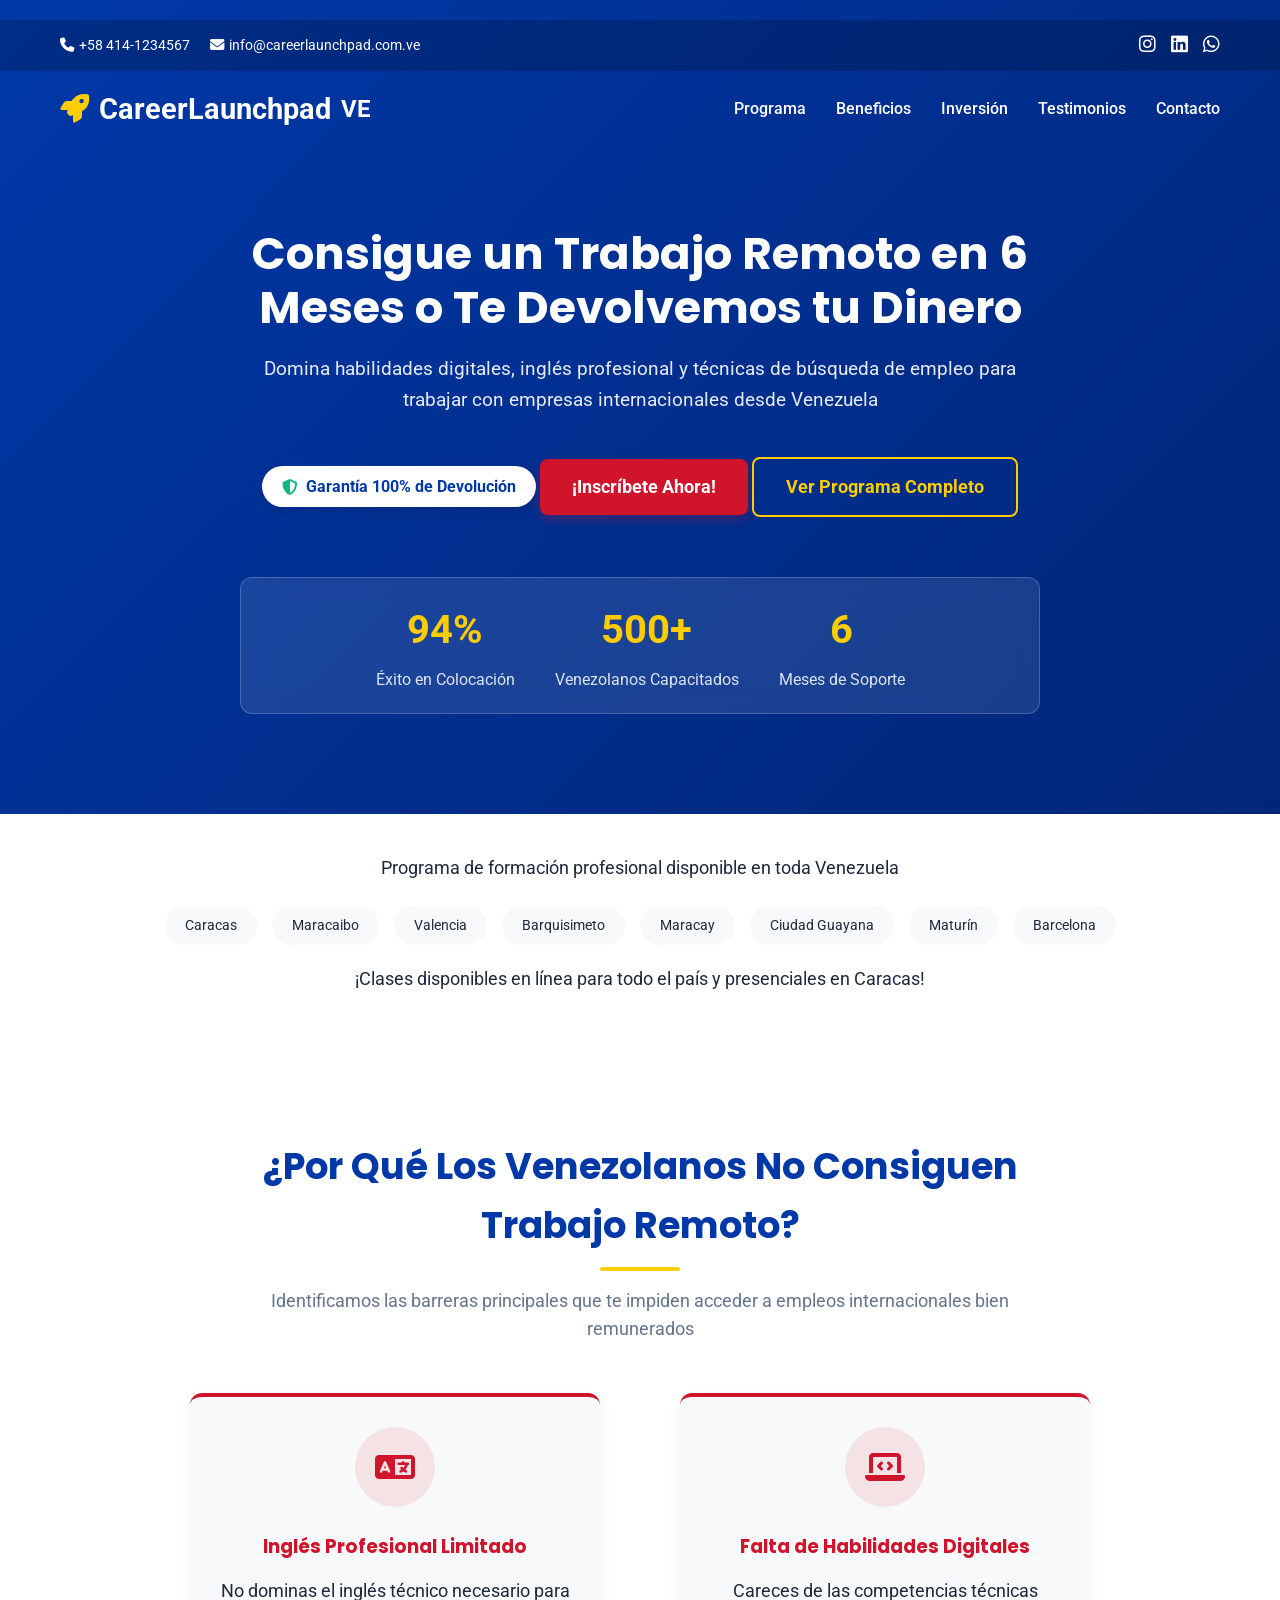
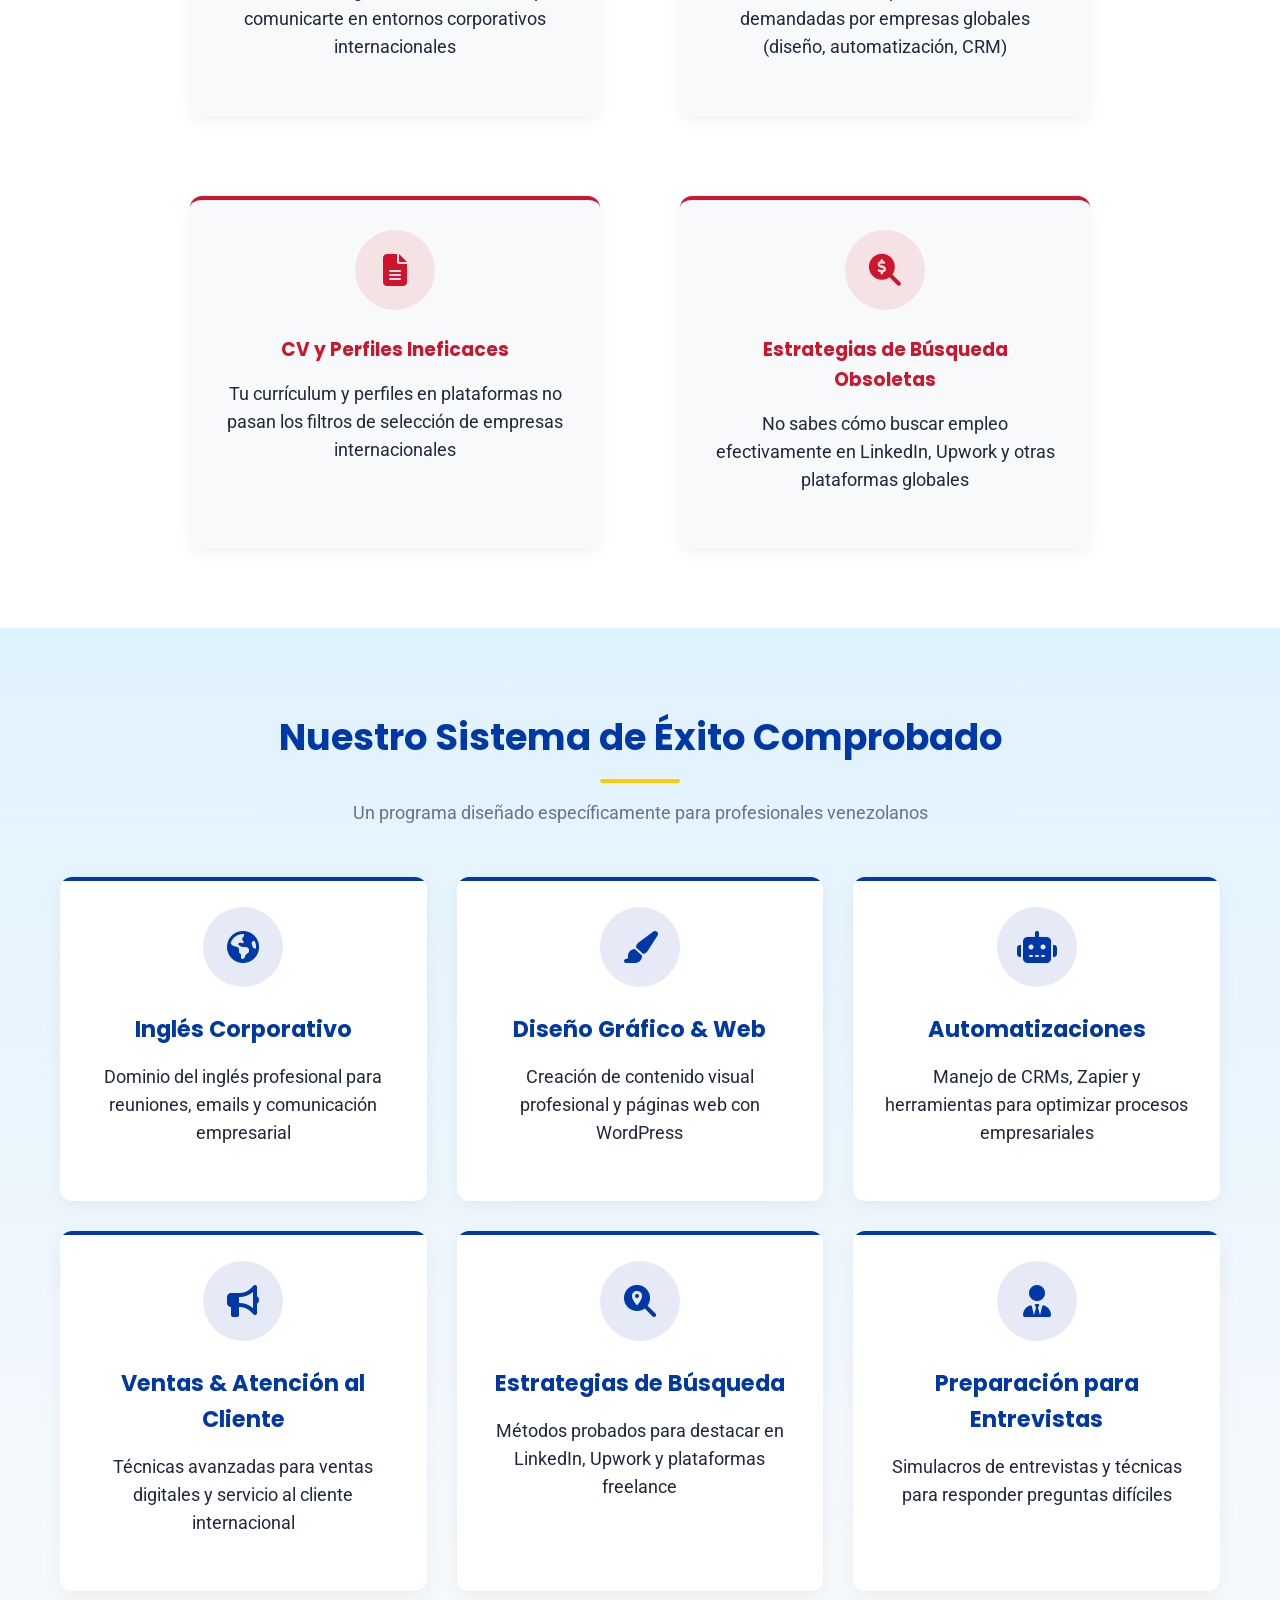
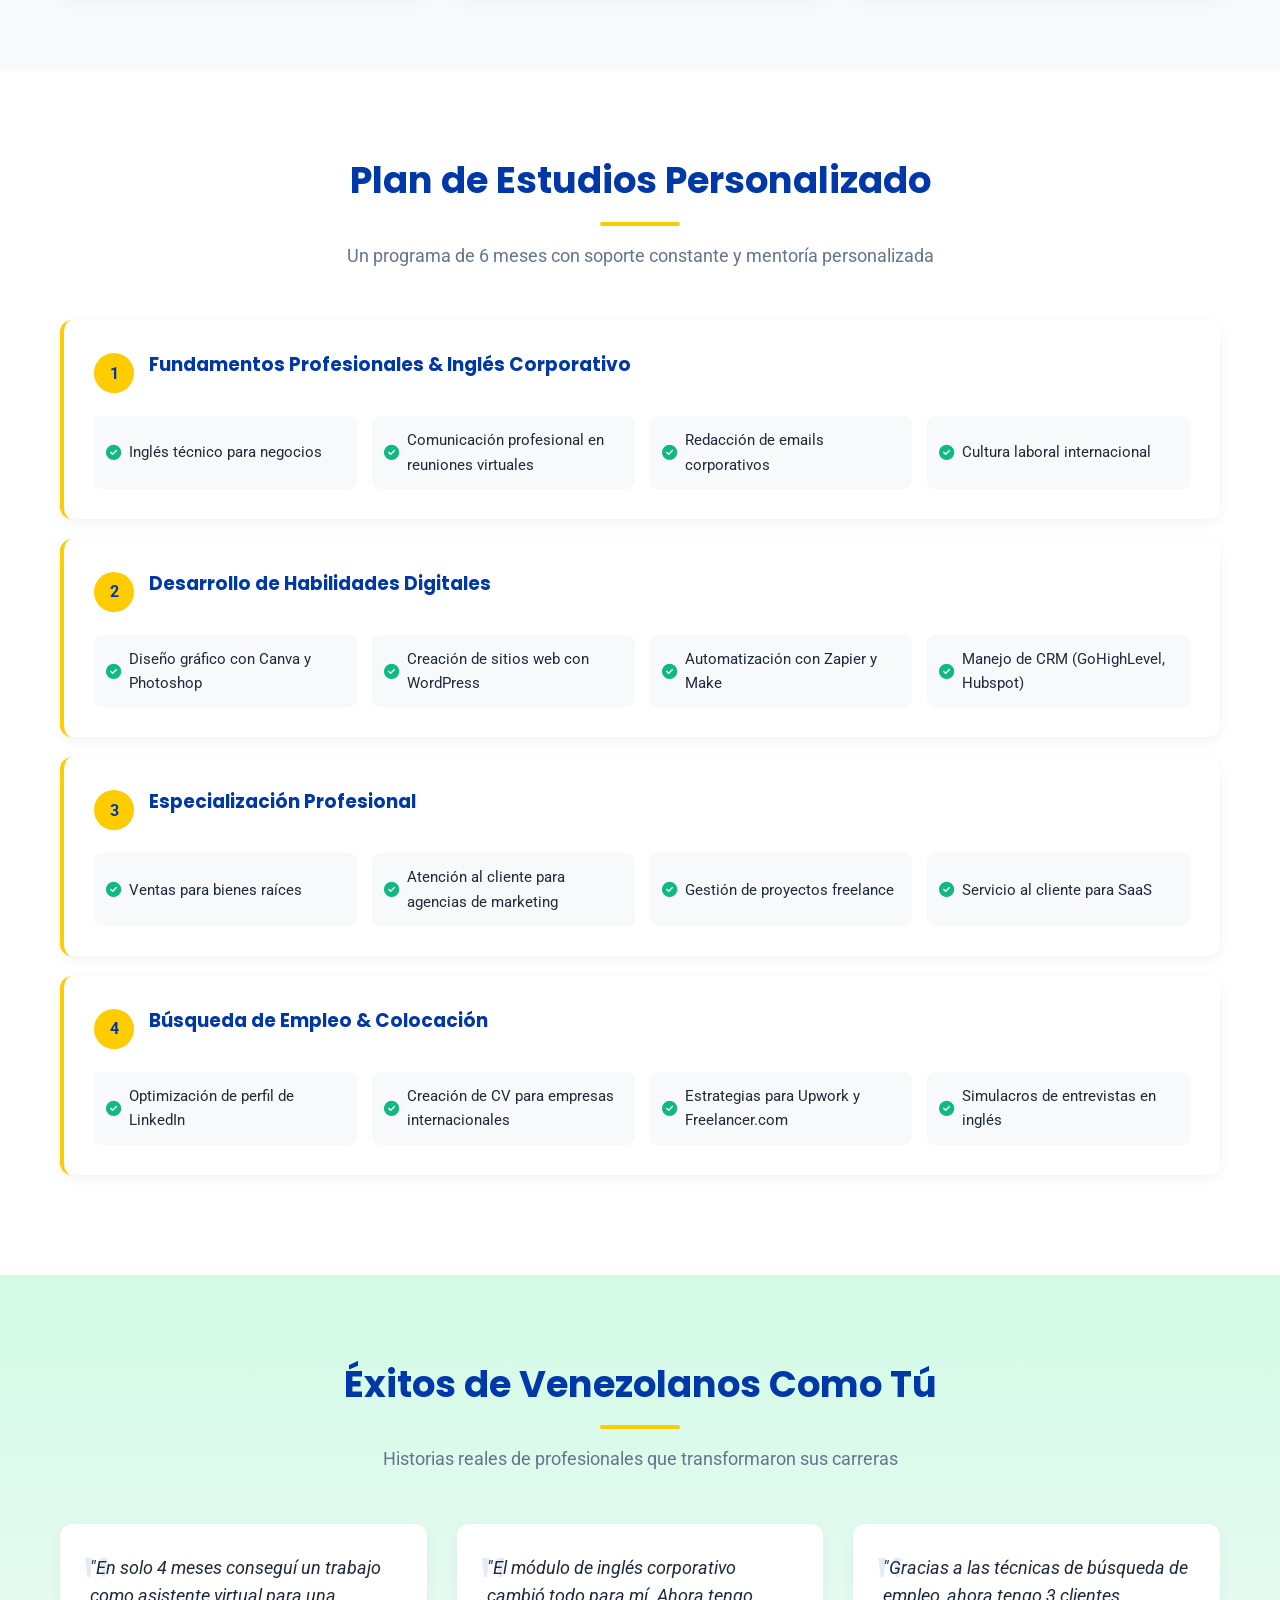
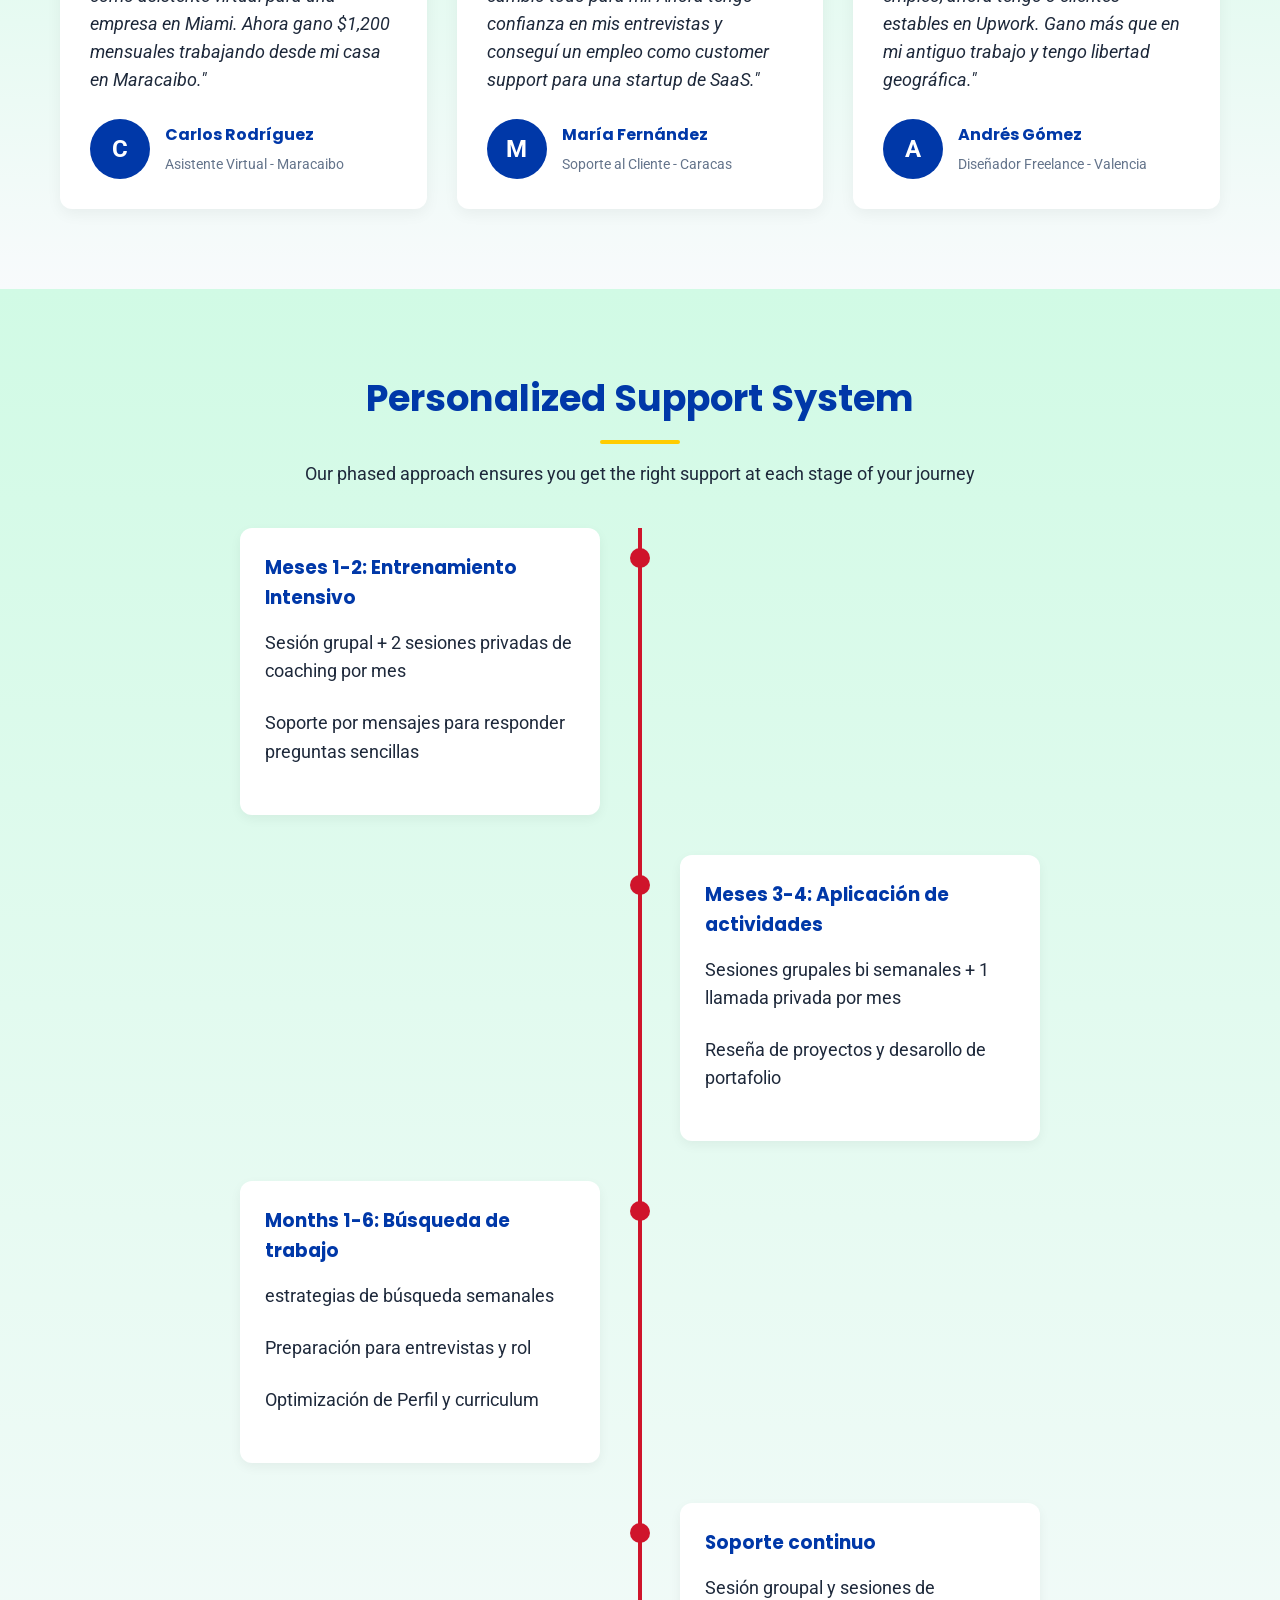
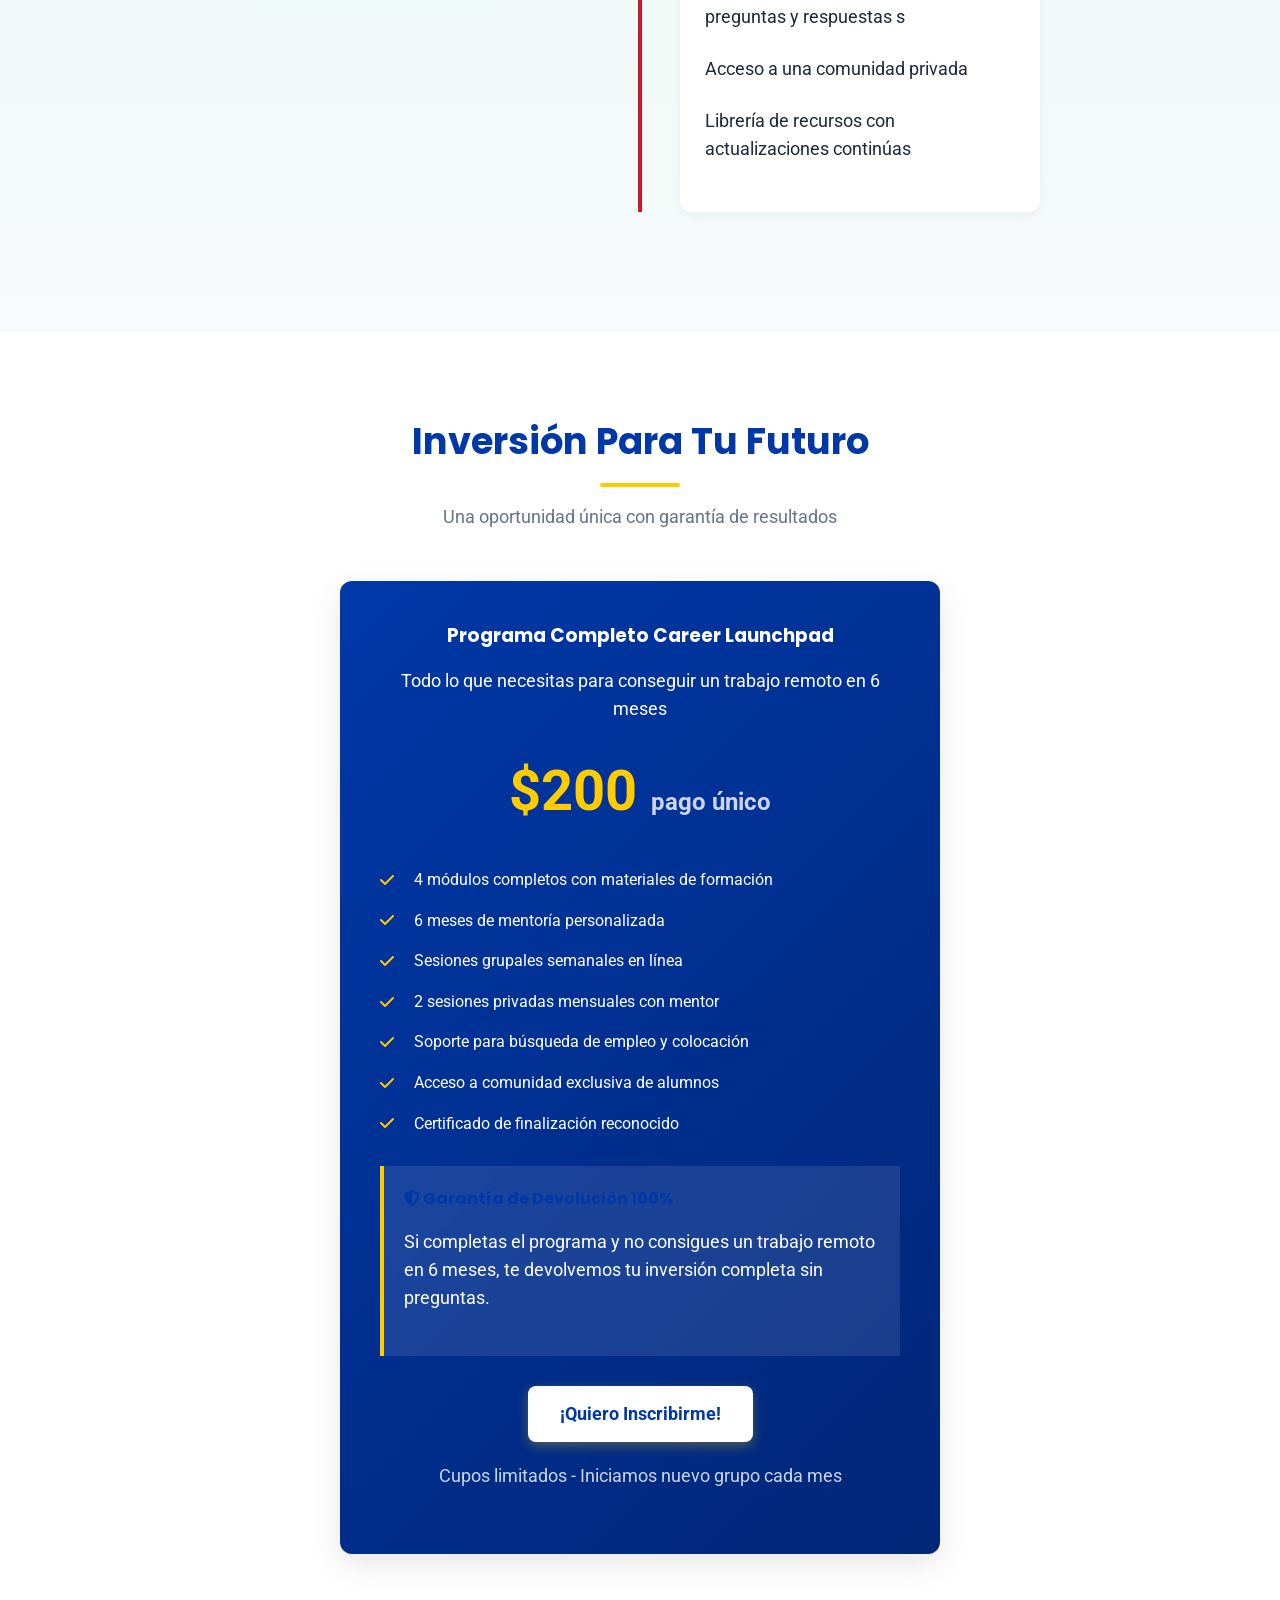
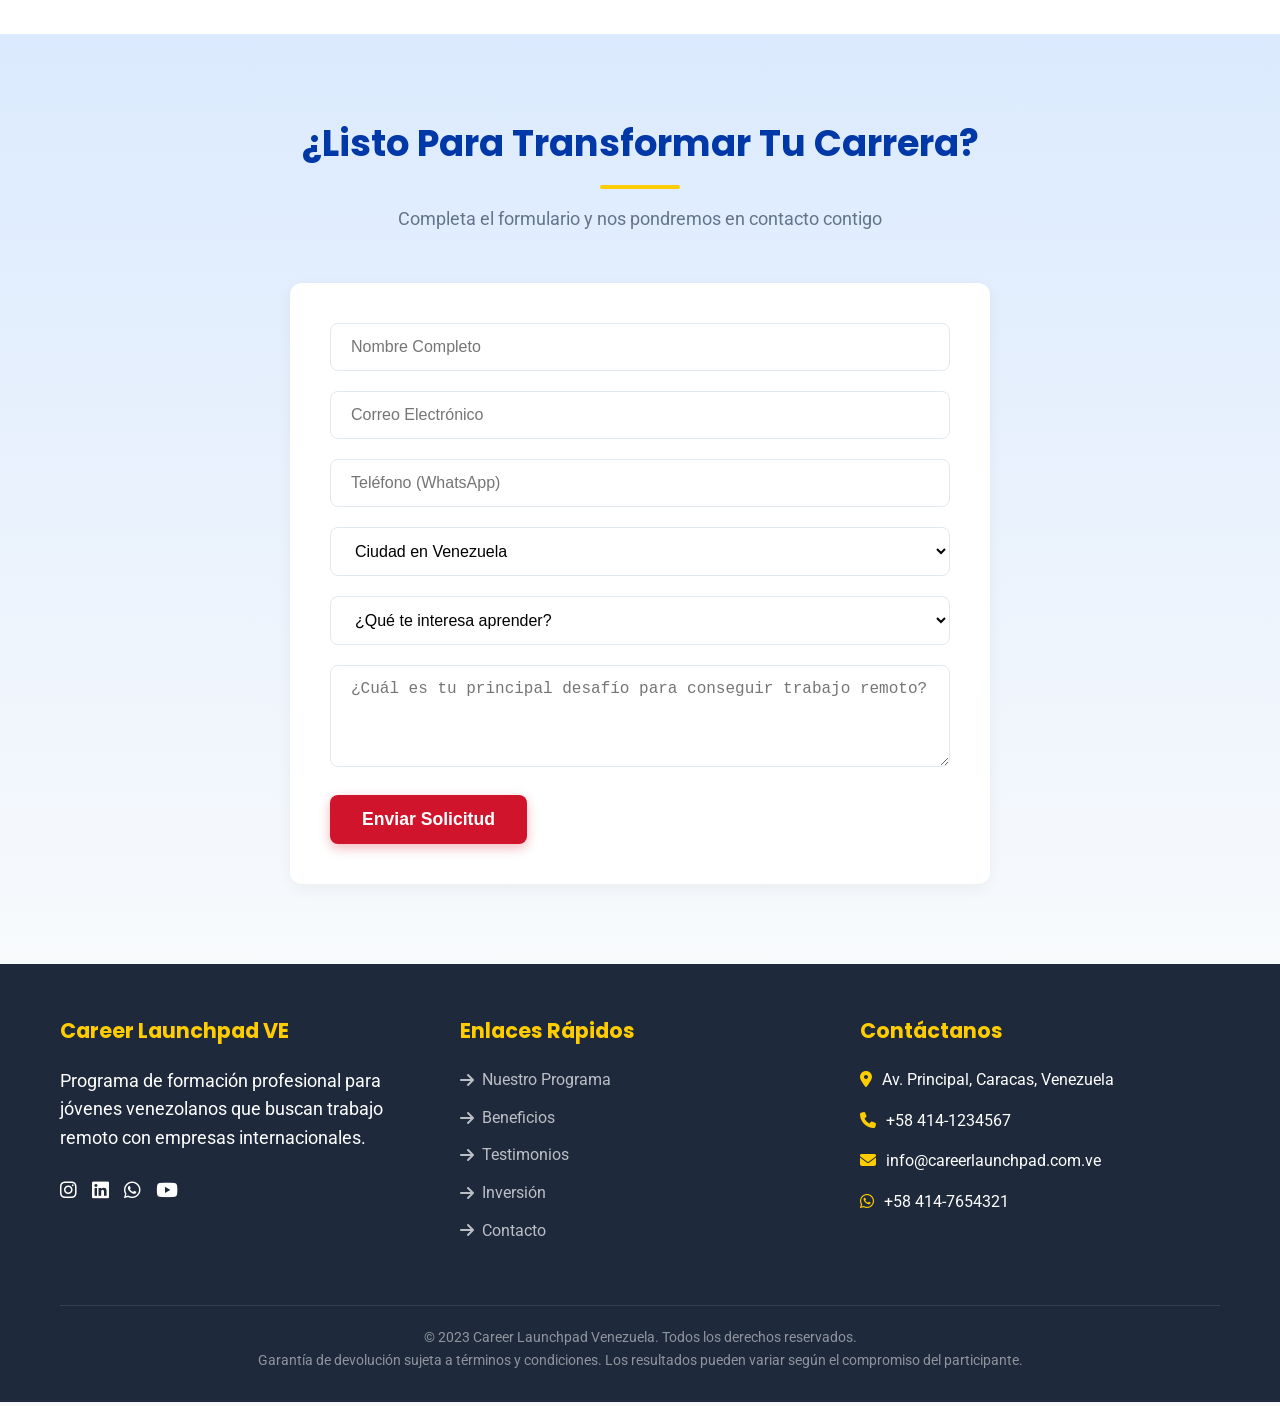
==== index.html @ 711d24e9 "Rename index - Copy.html to index.html" ====
<!DOCTYPE html>
<html lang="es-VE">
<head>
    <meta charset="UTF-8">
    <meta name="viewport" content="width=device-width, initial-scale=1.0">
    <title>Sé un especialista | Consigue Trabajo Remoto en 6 Meses</title>
    <meta name="description" content="Programa de formación profesional para jóvenes venezolanos. Aprende habilidades digitales, inglés profesional y consigue trabajo remoto en 6 meses con nuestra garantía.">
    <meta name="keywords" content="trabajo remoto venezuela, empleo remoto, cursos profesionales caracas, aprender inglés caracas, habilidades digitales venezuela, trabajo online, upwork venezuela">
    <meta name="author" content="Miguel Poleo">
    <link rel="stylesheet" href="https://cdnjs.cloudflare.com/ajax/libs/font-awesome/6.4.0/css/all.min.css">
    <link href="https://fonts.googleapis.com/css2?family=Poppins:wght@300;400;500;600;700&family=Roboto:wght@300;400;500;700&display=swap" rel="stylesheet">
    <style>
        :root {
            --primary: #0038A8;
            --primary-dark: #002677;
            --accent: #FFCC00;
            --accent-dark: #E6B800;
            --secondary: #CF142B;
            --light: #F8F9FA;
            --dark: #1E293B;
            --gray: #64748B;
            --light-gray: #E2E8F0;
            --success: #10B981;
        }
        
        * {
            margin: 0;
            padding: 0;
            box-sizing: border-box;
        }
        
        body {
            font-family: 'Roboto', sans-serif;
            background-color: var(--light);
            color: var(--dark);
            line-height: 1.6;
        }
        
        h1, h2, h3, h4, h5 {
            font-family: 'Poppins', sans-serif;
            font-weight: 700;
            margin-bottom: 1rem;
            color: var(--primary);
        }
        
        h1 {
            font-size: 2.8rem;
            line-height: 1.2;
        }
        
        h2 {
            font-size: 2.3rem;
            position: relative;
            padding-bottom: 1rem;
            text-align: center;
        }
        
        h2:after {
            content: '';
            position: absolute;
            bottom: 0;
            left: 50%;
            transform: translateX(-50%);
            width: 80px;
            height: 4px;
            background: var(--accent);
            border-radius: 2px;
        }
        
        p {
            margin-bottom: 1.5rem;
            font-size: 1.1rem;
        }
        
        .container {
            width: 100%;
            max-width: 1200px;
            margin: 0 auto;
            padding: 0 20px;
        }
        
        .btn {
            display: inline-block;
            background: var(--accent);
            color: var(--primary);
            padding: 14px 32px;
            font-size: 1.1rem;
            font-weight: 700;
            border: none;
            border-radius: 8px;
            cursor: pointer;
            transition: all 0.3s ease;
            text-decoration: none;
            text-align: center;
            box-shadow: 0 4px 12px rgba(255, 204, 0, 0.3);
        }
        
        .btn:hover {
            background: var(--accent-dark);
            transform: translateY(-3px);
            box-shadow: 0 6px 16px rgba(255, 204, 0, 0.4);
        }
        
        .btn-secondary {
            background: var(--secondary);
            color: white;
            box-shadow: 0 4px 12px rgba(207, 20, 43, 0.3);
        }
        
        .btn-secondary:hover {
            background: #B51125;
            box-shadow: 0 6px 16px rgba(207, 20, 43, 0.4);
        }
        
        .btn-outline {
            background: transparent;
            border: 2px solid var(--accent);
            color: var(--accent);
            box-shadow: none;
        }
        
        .btn-outline:hover {
            background: rgba(255, 204, 0, 0.1);
        }
        
        /* Header Styles */
        header {
            background: linear-gradient(135deg, var(--primary) 0%, var(--primary-dark) 100%);
            color: white;
            padding: 20px 0 80px;
            position: relative;
            overflow: hidden;
        }
        
        .top-bar {
            background: rgba(0, 0, 0, 0.2);
            padding: 10px 0;
            font-size: 0.9rem;
            text-align: center;
        }
        
        .top-bar .container {
            display: flex;
            justify-content: space-between;
            align-items: center;
        }
        
        .contact-info {
            display: flex;
            gap: 20px;
        }
        
        .contact-info a {
            color: white;
            text-decoration: none;
            display: flex;
            align-items: center;
            gap: 5px;
        }
        
        .social-icons {
            display: flex;
            gap: 15px;
        }
        
        .social-icons a {
            color: white;
            font-size: 1.2rem;
        }
        
        .nav-container {
            display: flex;
            justify-content: space-between;
            align-items: center;
            padding: 15px 0;
        }
        
        .logo {
            font-size: 1.8rem;
            font-weight: 700;
            color: white;
            display: flex;
            align-items: center;
            gap: 10px;
        }
        
        .logo i {
            color: var(--accent);
        }
        
        .nav-links {
            display: flex;
            gap: 30px;
        }
        
        .nav-links a {
            color: white;
            text-decoration: none;
            font-weight: 500;
            transition: color 0.3s;
        }
        
        .nav-links a:hover {
            color: var(--accent);
        }
        
        .mobile-menu-btn {
            display: none;
            background: none;
            border: none;
            color: white;
            font-size: 1.5rem;
            cursor: pointer;
        }
        
        .header-content {
            position: relative;
            max-width: 800px;
            margin: 60px auto 0;
            text-align: center;
            z-index: 2;
            padding: 20px 0;
        }
        
        .header-content h1 {
            color: white;
            margin-bottom: 20px;
        }
        
        .header-content p {
            font-size: 1.2rem;
            margin-bottom: 30px;
            opacity: 0.9;
            color: white;
        }
        
        .guarantee-badge {
            display: inline-flex;
            align-items: center;
            background: white;
            color: var(--primary);
            padding: 8px 20px;
            border-radius: 50px;
            font-weight: 700;
            margin: 20px 0;
            box-shadow: 0 4px 10px rgba(0, 0, 0, 0.1);
        }
        
        .guarantee-badge i {
            margin-right: 8px;
            color: var(--success);
        }
        
        .header-stats {
            display: flex;
            justify-content: center;
            gap: 40px;
            margin-top: 50px;
            flex-wrap: wrap;
            background: rgba(255, 255, 255, 0.1);
            backdrop-filter: blur(10px);
            padding: 20px;
            border-radius: 12px;
            border: 1px solid rgba(255, 255, 255, 0.2);
        }
        
        .stat-item {
            text-align: center;
            color: white;
        }
        
        .stat-number {
            font-size: 2.5rem;
            font-weight: 700;
            color: var(--accent);
            margin-bottom: 5px;
        }
        
        .stat-text {
            font-size: 1rem;
            opacity: 0.85;
        }
        
        /* Problem Section */
        .problem-section {
            background: white;
            padding: 80px 0;
        }
        
        .section-title {
            text-align: center;
            max-width: 800px;
            margin: 0 auto 50px;
        }
        
        .section-title p {
            font-size: 1.1rem;
            color: var(--gray);
        }
        
        .problem-container {
            display: grid;
            grid-template-columns: repeat(2, 1fr);
            grid-template-row: repeat(2,auto);
            gap: 80px;
            margin: 0 auto;
            max-width: 900px;
        }
        
        .problem-card {
            background: var(--light);
            border-radius: 12px;
            padding: 30px;
            text-align: center;
            box-shadow: 0 5px 15px rgba(0, 0, 0, 0.05);
            transition: all 0.3s ease;
            border-top: 4px solid var(--secondary);
        }
        
        .problem-card:hover {
            transform: translateY(-10px);
            box-shadow: 0 15px 30px rgba(0, 0, 0, 0.1);
        }
        
        .problem-icon {
            width: 80px;
            height: 80px;
            background: rgba(207, 20, 43, 0.1);
            border-radius: 50%;
            display: flex;
            align-items: center;
            justify-content: center;
            margin: 0 auto 25px;
            color: var(--secondary);
            font-size: 2rem;
        }
        
        .problem-card h3 {
            color: var(--secondary);
            margin-bottom: 15px;
        }
        
        /* Features Section */
        .features-section {
            padding: 80px 0;
            background: linear-gradient(to bottom, #e0f2fe 0%, #f8fafc 100%);
        }
        
        .features {
            display: grid;
            grid-template-columns: repeat(auto-fit, minmax(280px, 1fr));
            gap: 30px;
        }
        
        .feature {
            background: white;
            border-radius: 12px;
            padding: 30px;
            text-align: center;
            box-shadow: 0 5px 20px rgba(0, 0, 0, 0.05);
            transition: all 0.4s ease;
            position: relative;
            overflow: hidden;
            z-index: 1;
        }
        
        .feature:hover {
            transform: translateY(-10px);
            box-shadow: 0 15px 30px rgba(0, 0, 0, 0.1);
        }
        
        .feature:after {
            content: '';
            position: absolute;
            top: 0;
            left: 0;
            width: 100%;
            height: 4px;
            background: var(--primary);
            z-index: 2;
        }
        
        .feature-icon {
            width: 80px;
            height: 80px;
            background: rgba(0, 56, 168, 0.1);
            border-radius: 50%;
            display: flex;
            align-items: center;
            justify-content: center;
            margin: 0 auto 25px;
            color: var(--primary);
            font-size: 2rem;
            transition: all 0.3s ease;
        }
        
        .feature:hover .feature-icon {
            background: var(--primary);
            color: white;
            transform: scale(1.1);
        }
        
        .feature h3 {
            font-size: 1.4rem;
            margin-bottom: 15px;
        }
        
        /* Curriculum Section */
        .curriculum-section {
            padding: 80px 0;
            background: white;
        }
        
        .module {
            background: white;
            border-radius: 12px;
            padding: 30px;
            margin-bottom: 20px;
            box-shadow: 0 4px 12px rgba(0, 0, 0, 0.05);
            border-left: 4px solid var(--accent);
        }
        
        .module-header {
            display: flex;
            align-items: center;
            margin-bottom: 20px;
        }
        
        .module-number {
            width: 40px;
            height: 40px;
            background: var(--accent);
            color: var(--primary);
            border-radius: 50%;
            display: flex;
            align-items: center;
            justify-content: center;
            font-weight: bold;
            margin-right: 15px;
        }
        
        .topics {
            display: grid;
            grid-template-columns: repeat(auto-fill, minmax(220px, 1fr));
            gap: 15px;
        }
        
        .topic {
            background: var(--light);
            padding: 12px;
            border-radius: 8px;
            font-size: 0.95rem;
            display: flex;
            align-items: center;
        }
        
        .topic i {
            color: var(--success);
            margin-right: 8px;
        }
        
        /* Testimonials */
        .testimonials-section {
            padding: 80px 0;
            background: linear-gradient(to bottom, #d1fae5 0%, #f8fafc 100%);
        }
        
        .testimonials {
            display: grid;
            grid-template-columns: repeat(auto-fit, minmax(300px, 1fr));
            gap: 30px;
        }
        
        .testimonial {
            background: white;
            border-radius: 12px;
            padding: 30px;
            box-shadow: 0 5px 15px rgba(0, 0, 0, 0.05);
            position: relative;
        }
        
        .testimonial:before {
            content: '"';
            position: absolute;
            top: 20px;
            left: 20px;
            font-size: 5rem;
            font-family: serif;
            color: rgba(0, 56, 168, 0.1);
            line-height: 1;
        }
        
        .testimonial-content {
            position: relative;
            z-index: 2;
        }
        
        .testimonial p {
            font-style: italic;
            margin-bottom: 25px;
        }
        
        .testimonial-author {
            display: flex;
            align-items: center;
        }
        
        .author-avatar {
            width: 60px;
            height: 60px;
            border-radius: 50%;
            background: var(--primary);
            display: flex;
            align-items: center;
            justify-content: center;
            color: white;
            font-size: 1.5rem;
            font-weight: bold;
            margin-right: 15px;
        }
        
        .author-info h4 {
            margin-bottom: 5px;
            color: var(--primary);
        }
        
        .author-info p {
            margin: 0;
            font-size: 0.9rem;
            color: var(--gray);
            font-style: normal;
        }

        /* Linea del tiempo Soporte Curriculum */
        /* Support Section */
    .support-section {
      padding: 80px 0;
      background: linear-gradient(to bottom, #d1fae5 0%, #f8fafc 100%);
    }
    
    .support-timeline {
      max-width: 800px;
      margin: 0 auto;
      position: relative;
    }
    
    .support-timeline:before {
      content: '';
      position: absolute;
      top: 0;
      left: 50%;
      transform: translateX(-50%);
      width: 4px;
      height: 100%;
      background: var(--secondary);
    }
    
    .timeline-item {
      display: flex;
      margin-bottom: 40px;
      position: relative;
    }
    
    .timeline-item:nth-child(odd) {
      justify-content: flex-start;
    }
    
    .timeline-item:nth-child(even) {
      justify-content: flex-end;
    }
    
    .timeline-content {
      width: 45%;
      background: white;
      padding: 25px;
      border-radius: 12px;
      box-shadow: 0 4px 12px rgba(0, 0, 0, 0.05);
      position: relative;
    }
    
    .timeline-content:after {
      content: '';
      position: absolute;
      top: 20px;
      width: 20px;
      height: 20px;
      background: var(--secondary);
      border-radius: 50%;
    }
    
    .timeline-item:nth-child(odd) .timeline-content:after {
      right: -50px;
    }
    
    .timeline-item:nth-child(even) .timeline-content:after {
      left: -50px;
    }
    
        /* Pricing Section */
        .pricing-section {
            padding: 80px 0;
            background: white;
        }
        
        .pricing-card {
            background: linear-gradient(135deg, var(--primary) 0%, var(--primary-dark) 100%);
            border-radius: 12px;
            padding: 40px;
            text-align: center;
            box-shadow: 0 10px 30px rgba(0, 0, 0, 0.1);
            max-width: 600px;
            margin: 0 auto;
            position: relative;
            overflow: hidden;
            color: white;
        }
        
        .pricing-card h3 {
            color: white;
        }
        
        .price {
            font-size: 3.5rem;
            font-weight: 700;
            color: var(--accent);
            margin: 20px 0;
        }
        
        .price span {
            font-size: 1.5rem;
            color: rgba(255, 255, 255, 0.8);
        }
        
        .included-list {
            text-align: left;
            margin: 30px 0;
        }
        
        .included-item {
            display: flex;
            align-items: center;
            margin-bottom: 15px;
        }
        
        .included-item i {
            color: var(--accent);
            margin-right: 10px;
            min-width: 24px;
        }
        
        .guarantee-box {
            background: rgba(255, 255, 255, 0.1);
            border-left: 4px solid var(--accent);
            padding: 20px;
            margin: 30px 0;
            text-align: left;
            backdrop-filter: blur(5px);
        }
        
        /* Contact Section */
        .contact-section {
            padding: 80px 0;
            background: linear-gradient(to bottom, #dbeafe 0%, #f8fafc 100%);
        }
        
        .form-container {
            max-width: 700px;
            margin: 0 auto;
            background: white;
            padding: 40px;
            border-radius: 12px;
            box-shadow: 0 5px 15px rgba(0, 0, 0, 0.05);
        }
        
        .form-group {
            margin-bottom: 20px;
        }
        
        .form-control {
            width: 100%;
            padding: 14px 20px;
            font-size: 1rem;
            border: 1px solid var(--light-gray);
            border-radius: 8px;
            background: white;
            transition: all 0.3s ease;
        }
        
        .form-control:focus {
            border-color: var(--primary);
            outline: none;
            box-shadow: 0 0 0 3px rgba(0, 56, 168, 0.1);
        }
        
        /* Footer */
        footer {
            background: var(--dark);
            color: white;
            padding: 50px 0 30px;
        }
        
        .footer-content {
            display: grid;
            grid-template-columns: repeat(auto-fit, minmax(250px, 1fr));
            gap: 40px;
        }
        
        .footer-column h4 {
            color: var(--accent);
            margin-bottom: 20px;
            font-size: 1.3rem;
        }
        
        .footer-links {
            list-style: none;
        }
        
        .footer-links li {
            margin-bottom: 12px;
        }
        
        .footer-links a {
            color: rgba(255, 255, 255, 0.7);
            text-decoration: none;
            transition: color 0.3s ease;
            display: flex;
            align-items: center;
            gap: 8px;
        }
        
        .footer-links a:hover {
            color: var(--accent);
        }
        
        .contact-info-footer {
            display: flex;
            flex-direction: column;
            gap: 15px;
        }
        
        .contact-item {
            display: flex;
            align-items: flex-start;
            gap: 10px;
        }
        
        .contact-item i {
            color: var(--accent);
            margin-top: 4px;
        }
        
        .copyright {
            text-align: center;
            color: rgba(255, 255, 255, 0.5);
            font-size: 0.9rem;
            margin-top: 50px;
            padding-top: 20px;
            border-top: 1px solid rgba(255, 255, 255, 0.1);
        }
        
        /* Local SEO Elements */
        .local-seo {
            background: white;
            padding: 40px 0;
            text-align: center;
        }
        
        .cities-container {
            display: flex;
            flex-wrap: wrap;
            justify-content: center;
            gap: 15px;
            margin: 20px 0;
        }
        
        .city-badge {
            background: var(--light);
            padding: 8px 20px;
            border-radius: 30px;
            font-size: 0.9rem;
        }
        
        /* Responsive */
        @media (max-width: 768px) {
            h1 {
                font-size: 2.2rem;
            }
            
            h2 {
                font-size: 1.8rem;
            }
            
            .top-bar .container {
                flex-direction: column;
                gap: 10px;
            }
            
            .nav-links {
                display: none;
            }
            
            .mobile-menu-btn {
                display: block;
            }
            
            .header-stats {
                gap: 20px;
            }
            
            .stat-number {
                font-size: 2rem;
            }
        }
        
        @media (max-width: 480px) {
            h1 {
                font-size: 1.8rem;
            }
            
            h2 {
                font-size: 1.5rem;
            }
            
            .header-stats {
                flex-direction: column;
                gap: 15px;
            }
            
            .btn {
                width: 100%;
                margin-bottom: 10px;
            }
            .curriculum-section-content {
              width:90%;
            }
            .curriculum-section-ln-item:nth-child(odd) .curriculum-section-content:after,           
            .curriculum-section-ln-item:nth-child(even) .curriculum-section-content:after {
              display: none;
            }
            .curriculum-section-ln:before {
              left:20px;
            }
        }
    </style>
</head>
<body>
    <!-- Header Section -->
    <header>
        <div class="top-bar">
            <div class="container">
                <div class="contact-info">
                    <a href="tel:+584141234567"><i class="fas fa-phone"></i> +58 414-1234567</a>
                    <a href="mailto:info@careerlaunchpad.com.ve"><i class="fas fa-envelope"></i> info@careerlaunchpad.com.ve</a>
                </div>
                <div class="social-icons">
                    <a href="#"><i class="fab fa-instagram"></i></a>
                    <a href="#"><i class="fab fa-linkedin"></i></a>
                    <a href="#"><i class="fab fa-whatsapp"></i></a>
                </div>
            </div>
        </div>
        
        <div class="container">
            <div class="nav-container">
                <div class="logo">
                    <i class="fas fa-rocket"></i>
                    CareerLaunchpad<sup>VE</sup>
                </div>
                <div class="nav-links">
                    <a href="#programa">Programa</a>
                    <a href="#beneficios">Beneficios</a>
                    <a href="#precio">Inversión</a>
                    <a href="#testimonios">Testimonios</a>
                    <a href="#contacto">Contacto</a>
                </div>
                <button class="mobile-menu-btn">
                    <i class="fas fa-bars"></i>
                </button>
            </div>
            
            <div class="header-content">
                <h1>Consigue un Trabajo Remoto en 6 Meses o Te Devolvemos tu Dinero</h1>
                <p>Domina habilidades digitales, inglés profesional y técnicas de búsqueda de empleo para trabajar con empresas internacionales desde Venezuela</p>
                
                <div class="guarantee-badge">
                    <i class="fas fa-shield-alt"></i>
                    <span>Garantía 100% de Devolución</span>
                </div>
                
                <a href="#contacto" class="btn btn-secondary">¡Inscríbete Ahora!</a>
                <a href="#programa" class="btn btn-outline">Ver Programa Completo</a>
                
                <div class="header-stats">
                    <div class="stat-item">
                        <div class="stat-number">94%</div>
                        <div class="stat-text">Éxito en Colocación</div>
                    </div>
                    <div class="stat-item">
                        <div class="stat-number">500+</div>
                        <div class="stat-text">Venezolanos Capacitados</div>
                    </div>
                    <div class="stat-item">
                        <div class="stat-number">6</div>
                        <div class="stat-text">Meses de Soporte</div>
                    </div>
                </div>
            </div>
        </div>
    </header>

    <!-- Local SEO Section -->
    <section class="local-seo">
        <div class="container">
            <p>Programa de formación profesional disponible en toda Venezuela</p>
            <div class="cities-container">
                <div class="city-badge">Caracas</div>
                <div class="city-badge">Maracaibo</div>
                <div class="city-badge">Valencia</div>
                <div class="city-badge">Barquisimeto</div>
                <div class="city-badge">Maracay</div>
                <div class="city-badge">Ciudad Guayana</div>
                <div class="city-badge">Maturín</div>
                <div class="city-badge">Barcelona</div>
            </div>
            <p>¡Clases disponibles en línea para todo el país y presenciales en Caracas!</p>
        </div>
    </section>

    <!-- Problem Section -->
    <section class="problem-section" id="programa">
        <div class="container">
            <div class="section-title">
                <h2>¿Por Qué Los Venezolanos No Consiguen Trabajo Remoto?</h2>
                <p>Identificamos las barreras principales que te impiden acceder a empleos internacionales bien remunerados</p>
            </div>
          
            <!--Cards-->
            <div class="problem-container">
                <div class="problem-card">
                    <div class="problem-icon">
                        <i class="fas fa-language"></i>
                    </div>
                    <h3>Inglés Profesional Limitado</h3>
                    <p>No dominas el inglés técnico necesario para comunicarte en entornos corporativos internacionales</p>
                </div>
                
                <div class="problem-card">
                    <div class="problem-icon">
                        <i class="fas fa-laptop-code"></i>
                    </div>
                    <h3>Falta de Habilidades Digitales</h3>
                    <p>Careces de las competencias técnicas demandadas por empresas globales (diseño, automatización, CRM)</p>
                </div>
                
                <div class="problem-card">
                    <div class="problem-icon">
                        <i class="fas fa-file-alt"></i>
                    </div>
                    <h3>CV y Perfiles Ineficaces</h3>
                    <p>Tu currículum y perfiles en plataformas no pasan los filtros de selección de empresas internacionales</p>
                </div>
                
                <div class="problem-card">
                    <div class="problem-icon">
                        <i class="fas fa-search-dollar"></i>
                    </div>
                    <h3>Estrategias de Búsqueda Obsoletas</h3>
                    <p>No sabes cómo buscar empleo efectivamente en LinkedIn, Upwork y otras plataformas globales</p>
                </div>
            </div>
        </div>
    </section>

    <!-- Features Section -->
    <section class="features-section" id="beneficios">
        <div class="container">
            <div class="section-title">
                <h2>Nuestro Sistema de Éxito Comprobado</h2>
                <p>Un programa diseñado específicamente para profesionales venezolanos</p>
            </div>
            
            <div class="features">
                <div class="feature">
                    <div class="feature-icon">
                        <i class="fas fa-globe-americas"></i>
                    </div>
                    <h3>Inglés Corporativo</h3>
                    <p>Dominio del inglés profesional para reuniones, emails y comunicación empresarial</p>
                </div>
                
                <div class="feature">
                    <div class="feature-icon">
                        <i class="fas fa-paint-brush"></i>
                    </div>
                    <h3>Diseño Gráfico & Web</h3>
                    <p>Creación de contenido visual profesional y páginas web con WordPress</p>
                </div>
                
                <div class="feature">
                    <div class="feature-icon">
                        <i class="fas fa-robot"></i>
                    </div>
                    <h3>Automatizaciones</h3>
                    <p>Manejo de CRMs, Zapier y herramientas para optimizar procesos empresariales</p>
                </div>
                
                <div class="feature">
                    <div class="feature-icon">
                        <i class="fas fa-bullhorn"></i>
                    </div>
                    <h3>Ventas & Atención al Cliente</h3>
                    <p>Técnicas avanzadas para ventas digitales y servicio al cliente internacional</p>
                </div>
                
                <div class="feature">
                    <div class="feature-icon">
                        <i class="fas fa-search-location"></i>
                    </div>
                    <h3>Estrategias de Búsqueda</h3>
                    <p>Métodos probados para destacar en LinkedIn, Upwork y plataformas freelance</p>
                </div>
                
                <div class="feature">
                    <div class="feature-icon">
                        <i class="fas fa-user-tie"></i>
                    </div>
                    <h3>Preparación para Entrevistas</h3>
                    <p>Simulacros de entrevistas y técnicas para responder preguntas difíciles</p>
                </div>
            </div>
        </div>
    </section>

    <!-- Curriculum Section -->
    <section class="curriculum-section">
        <div class="container">
            <div class="section-title">
                <h2>Plan de Estudios Personalizado</h2>
                <p>Un programa de 6 meses con soporte constante y mentoría personalizada</p>
            </div>
            
            <div class="module">
                <div class="module-header">
                    <div class="module-number">1</div>
                    <h3>Fundamentos Profesionales & Inglés Corporativo</h3>
                </div>
                <div class="topics">
                    <div class="topic"><i class="fas fa-check-circle"></i> Inglés técnico para negocios</div>
                    <div class="topic"><i class="fas fa-check-circle"></i> Comunicación profesional en reuniones virtuales</div>
                    <div class="topic"><i class="fas fa-check-circle"></i> Redacción de emails corporativos</div>
                    <div class="topic"><i class="fas fa-check-circle"></i> Cultura laboral internacional</div>
                </div>
            </div>
            
            <div class="module">
                <div class="module-header">
                    <div class="module-number">2</div>
                    <h3>Desarrollo de Habilidades Digitales</h3>
                </div>
                <div class="topics">
                    <div class="topic"><i class="fas fa-check-circle"></i> Diseño gráfico con Canva y Photoshop</div>
                    <div class="topic"><i class="fas fa-check-circle"></i> Creación de sitios web con WordPress</div>
                    <div class="topic"><i class="fas fa-check-circle"></i> Automatización con Zapier y Make</div>
                    <div class="topic"><i class="fas fa-check-circle"></i> Manejo de CRM (GoHighLevel, Hubspot)</div>
                </div>
            </div>
            
            <div class="module">
                <div class="module-header">
                    <div class="module-number">3</div>
                    <h3>Especialización Profesional</h3>
                </div>
                <div class="topics">
                    <div class="topic"><i class="fas fa-check-circle"></i> Ventas para bienes raíces</div>
                    <div class="topic"><i class="fas fa-check-circle"></i> Atención al cliente para agencias de marketing</div>
                    <div class="topic"><i class="fas fa-check-circle"></i> Gestión de proyectos freelance</div>
                    <div class="topic"><i class="fas fa-check-circle"></i> Servicio al cliente para SaaS</div>
                </div>
            </div>
            
            <div class="module">
                <div class="module-header">
                    <div class="module-number">4</div>
                    <h3>Búsqueda de Empleo & Colocación</h3>
                </div>
                <div class="topics">
                    <div class="topic"><i class="fas fa-check-circle"></i> Optimización de perfil de LinkedIn</div>
                    <div class="topic"><i class="fas fa-check-circle"></i> Creación de CV para empresas internacionales</div>
                    <div class="topic"><i class="fas fa-check-circle"></i> Estrategias para Upwork y Freelancer.com</div>
                    <div class="topic"><i class="fas fa-check-circle"></i> Simulacros de entrevistas en inglés</div>
                </div>
            </div>
        </div>
    </section>

    <!-- Testimonials Section -->
    <section class="testimonials-section" id="testimonios">
        <div class="container">
            <div class="section-title">
                <h2>Éxitos de Venezolanos Como Tú</h2>
                <p>Historias reales de profesionales que transformaron sus carreras</p>
            </div>
            
            <div class="testimonials">
                <div class="testimonial">
                    <div class="testimonial-content">
                        <p>"En solo 4 meses conseguí un trabajo como asistente virtual para una empresa en Miami. Ahora gano $1,200 mensuales trabajando desde mi casa en Maracaibo."</p>
                        <div class="testimonial-author">
                            <div class="author-avatar">C</div>
                            <div class="author-info">
                                <h4>Carlos Rodríguez</h4>
                                <p>Asistente Virtual - Maracaibo</p>
                            </div>
                        </div>
                    </div>
                </div>
                
                <div class="testimonial">
                    <div class="testimonial-content">
                        <p>"El módulo de inglés corporativo cambió todo para mí. Ahora tengo confianza en mis entrevistas y conseguí un empleo como customer support para una startup de SaaS."</p>
                        <div class="testimonial-author">
                            <div class="author-avatar">M</div>
                            <div class="author-info">
                                <h4>María Fernández</h4>
                                <p>Soporte al Cliente - Caracas</p>
                            </div>
                        </div>
                    </div>
                </div>
                
                <div class="testimonial">
                    <div class="testimonial-content">
                        <p>"Gracias a las técnicas de búsqueda de empleo, ahora tengo 3 clientes estables en Upwork. Gano más que en mi antiguo trabajo y tengo libertad geográfica."</p>
                        <div class="testimonial-author">
                            <div class="author-avatar">A</div>
                            <div class="author-info">
                                <h4>Andrés Gómez</h4>
                                <p>Diseñador Freelance - Valencia</p>
                            </div>
                        </div>
                    </div>
                </div>
            </div>
        </div>
    </section>
  <!-- Support Section -->
  <section class="support-section">
    <div class="container">
      <h2>Personalized Support System</h2>
      <p style="text-align: center; max-width: 800px; margin: 0 auto 40px;">Our phased approach ensures you get the right support at each stage of your journey</p>
      
      <div class="support-timeline">
        <div class="timeline-item">
          <div class="timeline-content">
            <h3>Meses 1-2: Entrenamiento Intensivo</h3>
            <p>Sesión  grupal + 2 sesiones privadas de coaching por mes</p>
            <p>Soporte por mensajes para responder preguntas sencillas</p>
          </div>
        </div>
        
        <div class="timeline-item">
          <div class="timeline-content">
            <h3>Meses 3-4: Aplicación de actividades</h3>
            <p>Sesiones grupales bi semanales  + 1 llamada privada por mes</p>
            <p>Reseña de proyectos y desarollo de portafolio </p>
          </div>
        </div>
        
        <div class="timeline-item">
          <div class="timeline-content">
            <h3>Months 1-6: Búsqueda de trabajo</h3>
            <p>estrategias de búsqueda semanales</p>
            <p> Preparación para entrevistas y rol</p>
            <p>Optimización de Perfil y curriculum</p>
          </div>
        </div>
        
        <div class="timeline-item">
          <div class="timeline-content">
            <h3>Soporte continuo</h3>
            <p>Sesión groupal y sesiones de preguntas y respuestas s</p>
            <p>Acceso a una comunidad privada</p>
            <p>Librería de recursos con actualizaciones continúas</p>
          </div>
        </div>
      </div>
    </div>
  </section>


    <!-- Pricing Section -->
    <section class="pricing-section" id="precio">
        <div class="container">
            <div class="section-title">
                <h2>Inversión Para Tu Futuro</h2>
                <p>Una oportunidad única con garantía de resultados</p>
            </div>
            
            <div class="pricing-card">
                <h3>Programa Completo Career Launchpad</h3>
                <p>Todo lo que necesitas para conseguir un trabajo remoto en 6 meses</p>
                
                <div class="price">$200 <span>pago único</span></div>
                
                <div class="included-list">
                    <div class="included-item">
                        <i class="fas fa-check"></i>
                        <div>4 módulos completos con materiales de formación</div>
                    </div>
                    <div class="included-item">
                        <i class="fas fa-check"></i>
                        <div>6 meses de mentoría personalizada</div>
                    </div>
                    <div class="included-item">
                        <i class="fas fa-check"></i>
                        <div>Sesiones grupales semanales en línea</div>
                    </div>
                    <div class="included-item">
                        <i class="fas fa-check"></i>
                        <div>2 sesiones privadas mensuales con mentor</div>
                    </div>
                    <div class="included-item">
                        <i class="fas fa-check"></i>
                        <div>Soporte para búsqueda de empleo y colocación</div>
                    </div>
                    <div class="included-item">
                        <i class="fas fa-check"></i>
                        <div>Acceso a comunidad exclusiva de alumnos</div>
                    </div>
                    <div class="included-item">
                        <i class="fas fa-check"></i>
                        <div>Certificado de finalización reconocido</div>
                    </div>
                </div>
                
                <div class="guarantee-box">
                    <h4><i class="fas fa-shield-alt"></i> Garantía de Devolución 100%</h4>
                    <p>Si completas el programa y no consigues un trabajo remoto en 6 meses, te devolvemos tu inversión completa sin preguntas.</p>
                </div>
                
                <a href="#contacto" class="btn" style="background: white; color: var(--primary);">¡Quiero Inscribirme!</a>
                <p style="margin-top: 20px; color: rgba(255, 255, 255, 0.8);">Cupos limitados - Iniciamos nuevo grupo cada mes</p>
            </div>
        </div>
    </section>

    <!-- Contact Section -->
    <section class="contact-section" id="contacto">
        <div class="container">
            <div class="section-title">
                <h2>¿Listo Para Transformar Tu Carrera?</h2>
                <p>Completa el formulario y nos pondremos en contacto contigo</p>
            </div>
            
            <div class="form-container">
                <form>
                    <div class="form-group">
                        <input type="text" class="form-control" placeholder="Nombre Completo" required>
                    </div>
                    
                    <div class="form-group">
                        <input type="email" class="form-control" placeholder="Correo Electrónico" required>
                    </div>
                    
                    <div class="form-group">
                        <input type="tel" class="form-control" placeholder="Teléfono (WhatsApp)">
                    </div>
                    
                    <div class="form-group">
                        <select class="form-control" required>
                            <option value="" disabled selected>Ciudad en Venezuela</option>
                            <option>Caracas</option>
                            <option>Maracaibo</option>
                            <option>Valencia</option>
                            <option>Barquisimeto</option>
                            <option>Maracay</option>
                            <option>Ciudad Guayana</option>
                            <option>Otra ciudad</option>
                        </select>
                    </div>
                    
                    <div class="form-group">
                        <select class="form-control" required>
                            <option value="" disabled selected>¿Qué te interesa aprender?</option>
                            <option>Inglés profesional</option>
                            <option>Diseño gráfico/web</option>
                            <option>Automatizaciones y CRM</option>
                            <option>Atención al cliente</option>
                            <option>Técnicas de ventas</option>
                            <option>Búsqueda de empleo remoto</option>
                            <option>Todas las áreas</option>
                        </select>
                    </div>
                    
                    <div class="form-group">
                        <textarea class="form-control" placeholder="¿Cuál es tu principal desafío para conseguir trabajo remoto?" rows="4"></textarea>
                    </div>
                    
                    <button type="submit" class="btn btn-secondary">Enviar Solicitud</button>
                </form>
            </div>
        </div>
    </section>

    <!-- Footer -->
    <footer>
        <div class="container">
            <div class="footer-content">
                <div class="footer-column">
                    <h4>Career Launchpad VE</h4>
                    <p>Programa de formación profesional para jóvenes venezolanos que buscan trabajo remoto con empresas internacionales.</p>
                    <div class="social-icons" style="margin-top: 20px;">
                        <a href="#"><i class="fab fa-instagram"></i></a>
                        <a href="#"><i class="fab fa-linkedin"></i></a>
                        <a href="#"><i class="fab fa-whatsapp"></i></a>
                        <a href="#"><i class="fab fa-youtube"></i></a>
                    </div>
                </div>
                
                <div class="footer-column">
                    <h4>Enlaces Rápidos</h4>
                    <ul class="footer-links">
                        <li><a href="#programa"><i class="fas fa-arrow-right"></i> Nuestro Programa</a></li>
                        <li><a href="#beneficios"><i class="fas fa-arrow-right"></i> Beneficios</a></li>
                        <li><a href="#testimonios"><i class="fas fa-arrow-right"></i> Testimonios</a></li>
                        <li><a href="#precio"><i class="fas fa-arrow-right"></i> Inversión</a></li>
                        <li><a href="#contacto"><i class="fas fa-arrow-right"></i> Contacto</a></li>
                    </ul>
                </div>
                
                <div class="footer-column">
                    <h4>Contáctanos</h4>
                    <div class="contact-info-footer">
                        <div class="contact-item">
                            <i class="fas fa-map-marker-alt"></i>
                            <span>Av. Principal, Caracas, Venezuela</span>
                        </div>
                        <div class="contact-item">
                            <i class="fas fa-phone"></i>
                            <span>+58 414-1234567</span>
                        </div>
                        <div class="contact-item">
                            <i class="fas fa-envelope"></i>
                            <span>info@careerlaunchpad.com.ve</span>
                        </div>
                        <div class="contact-item">
                            <i class="fab fa-whatsapp"></i>
                            <span>+58 414-7654321</span>
                        </div>
                    </div>
                </div>
            </div>
            
            <div class="copyright">
                &copy; 2023 Career Launchpad Venezuela. Todos los derechos reservados.<br>
                Garantía de devolución sujeta a términos y condiciones. Los resultados pueden variar según el compromiso del participante.
            </div>
        </div>
    </footer>

    <script>
        // Simple smooth scrolling for navigation
        document.querySelectorAll('a[href^="#"]').forEach(anchor => {
            anchor.addEventListener('click', function (e) {
                e.preventDefault();
                document.querySelector(this.getAttribute('href')).scrollIntoView({
                    behavior: 'smooth'
                });
            });
        });
    </script>
</body>
</html>
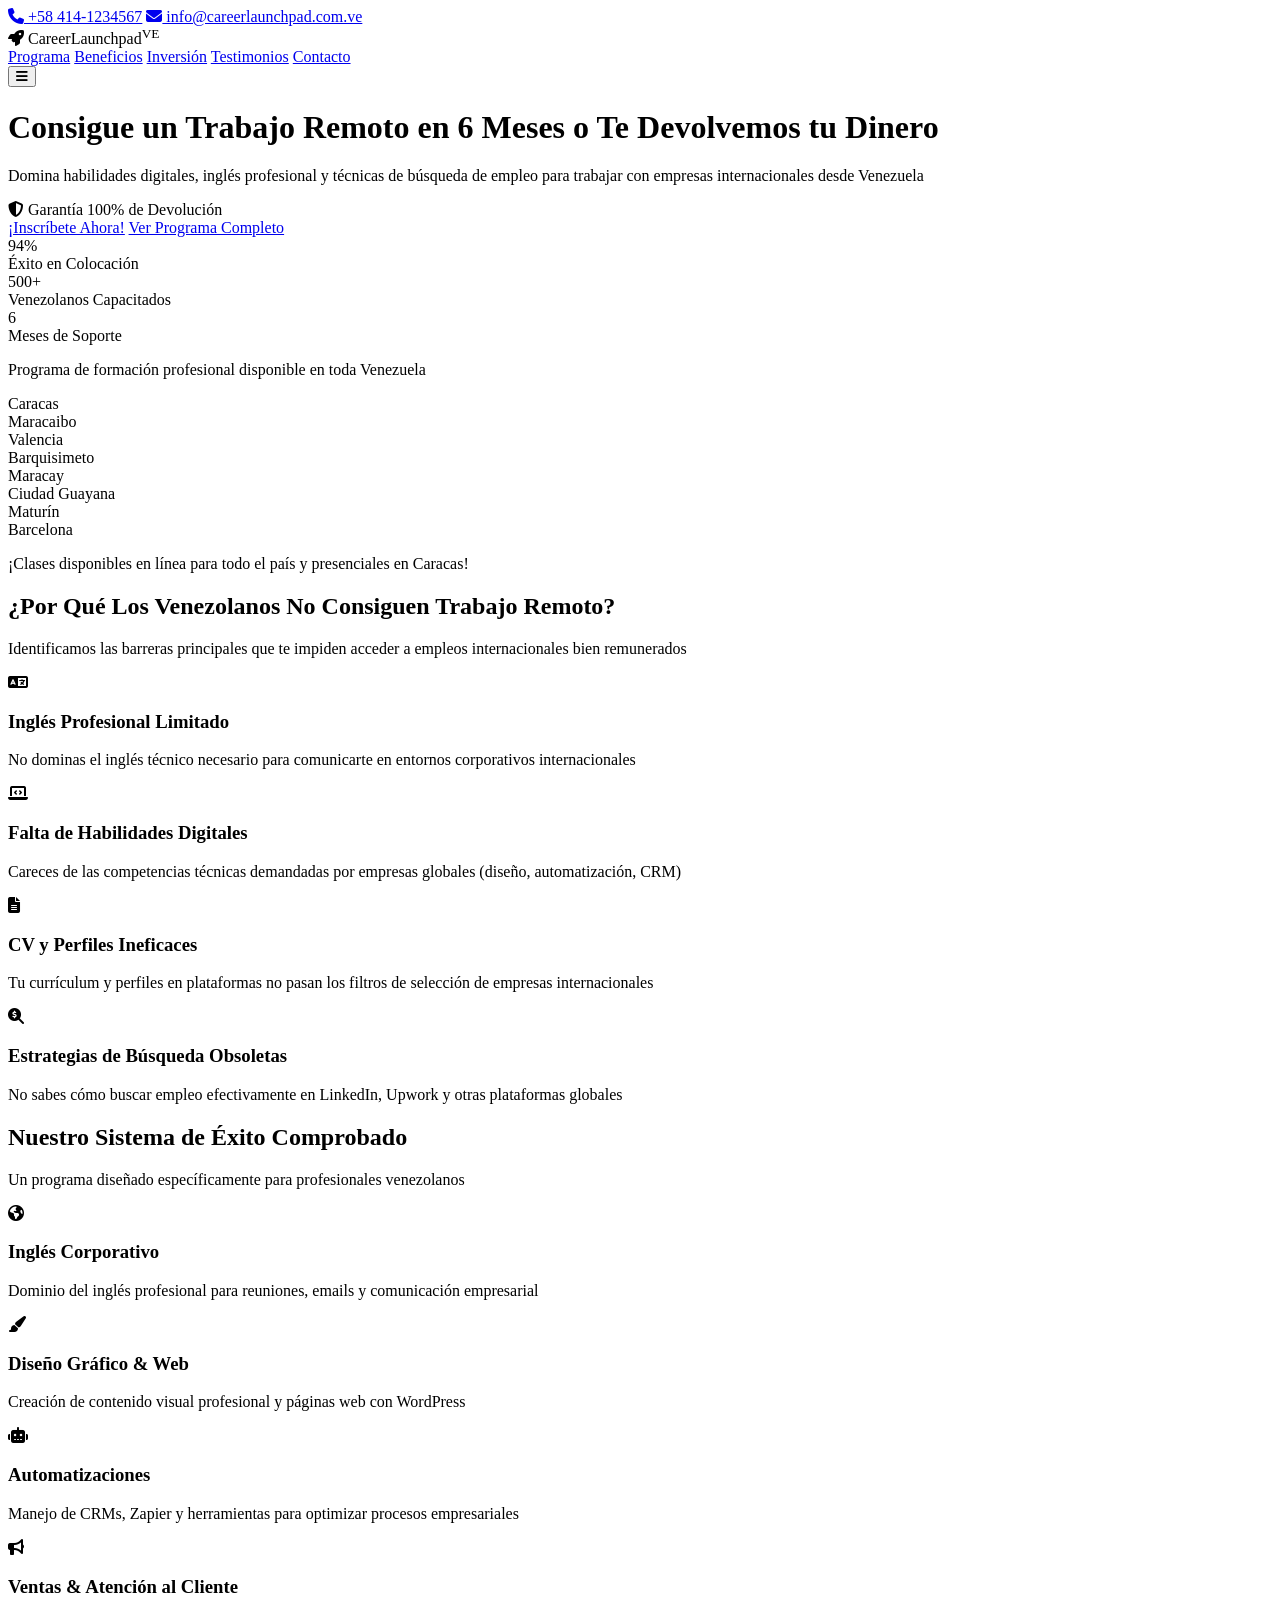
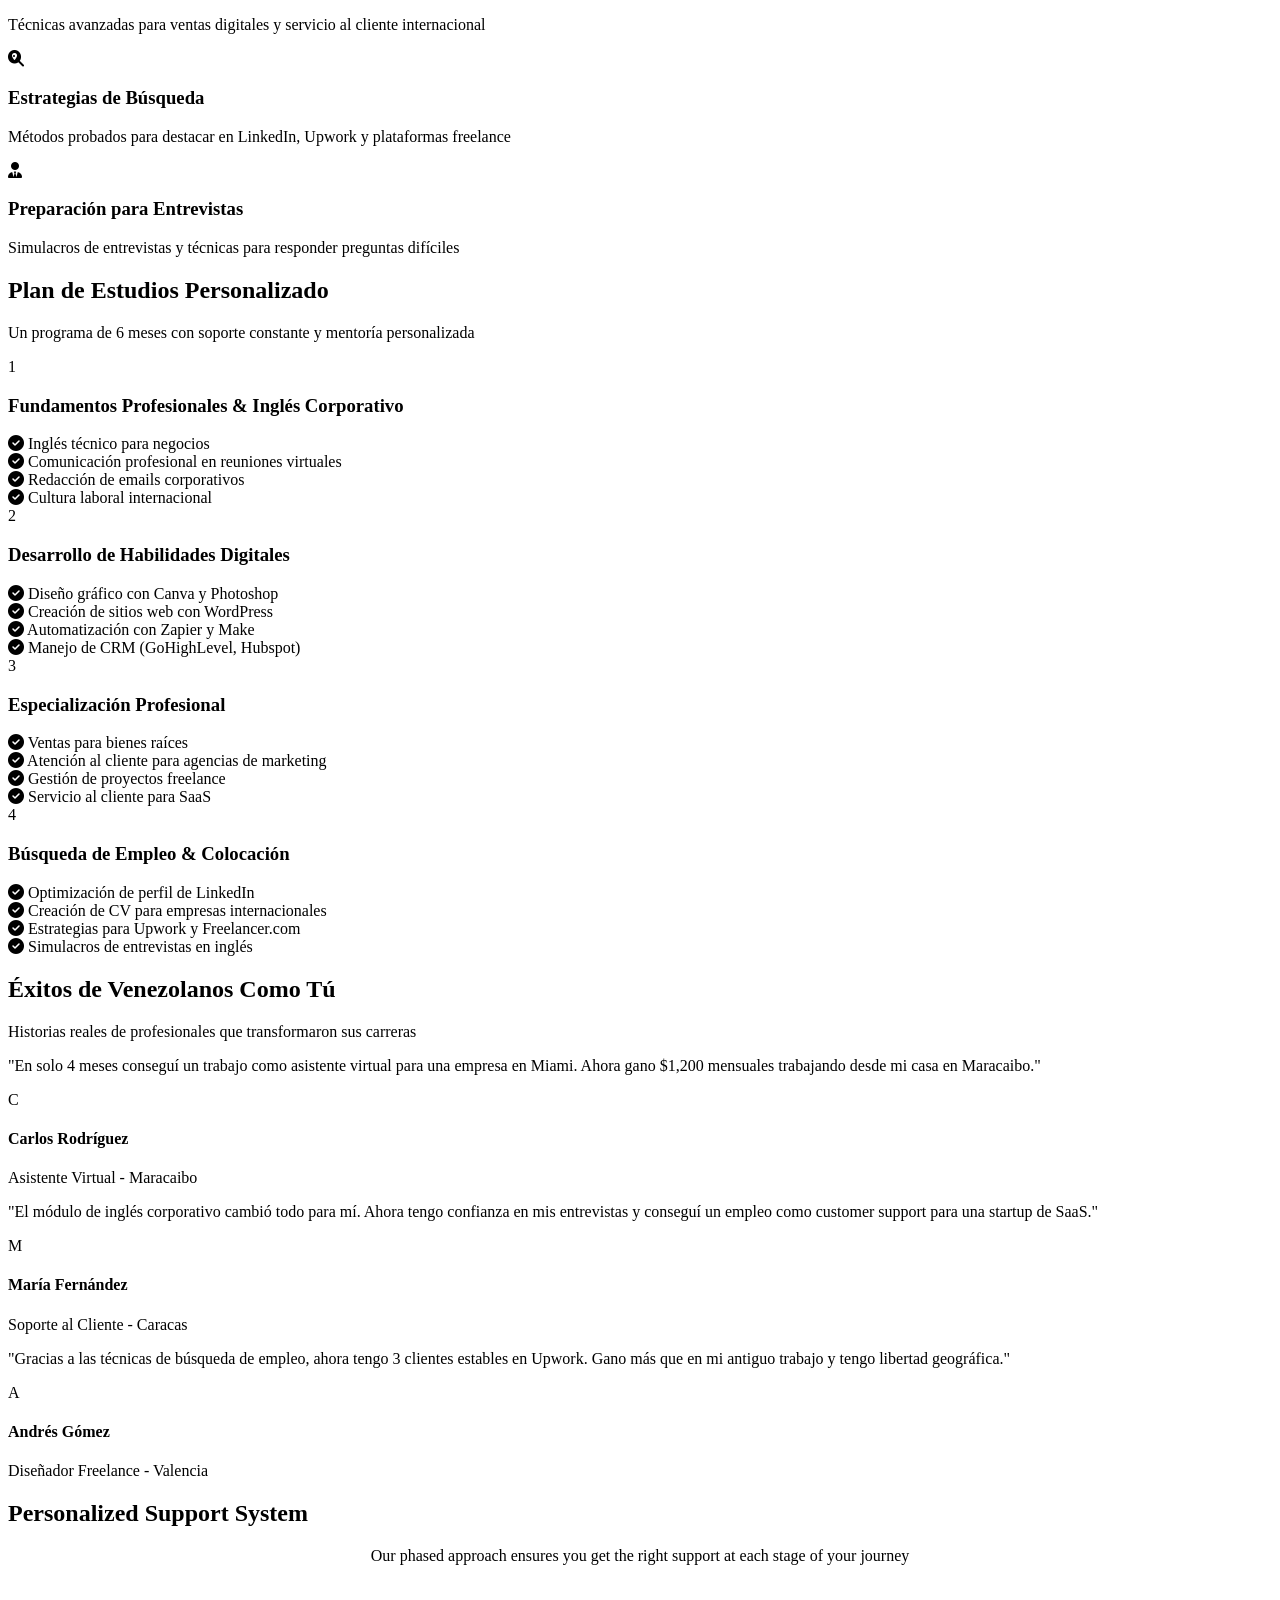
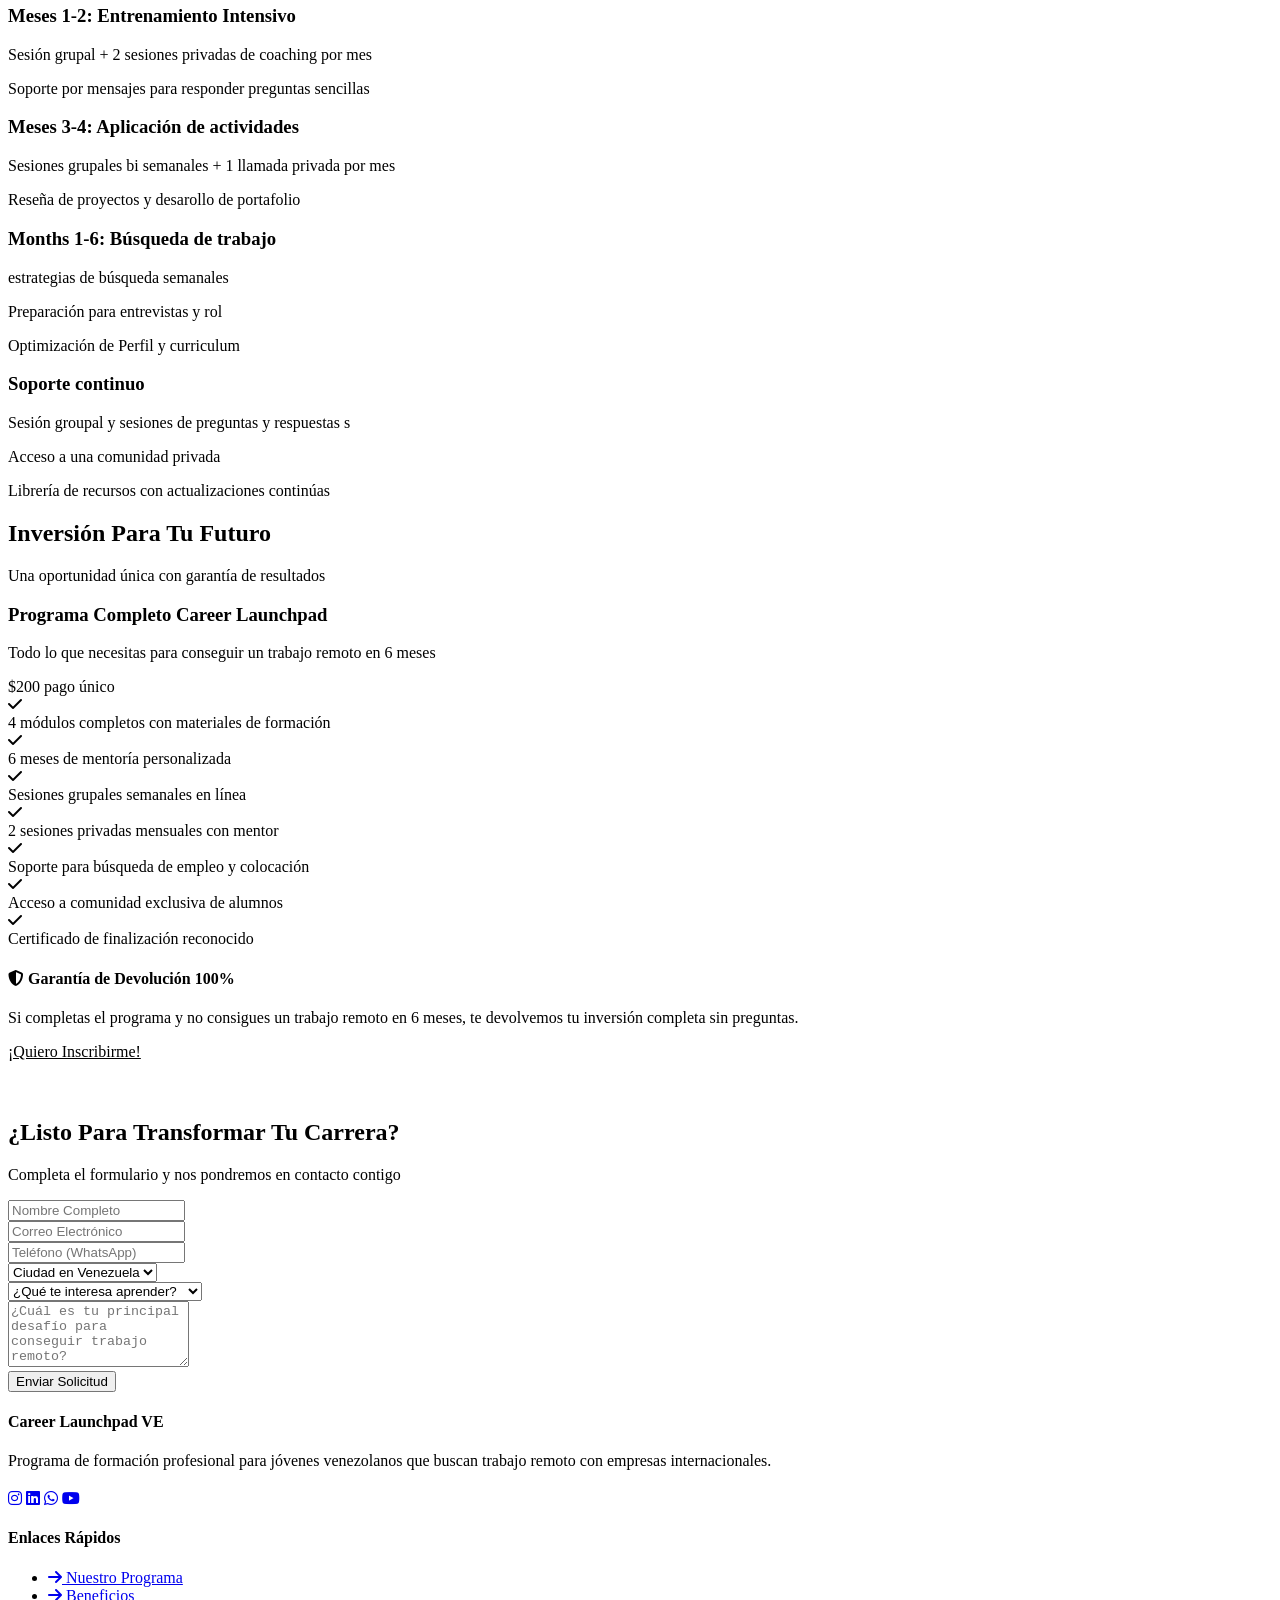
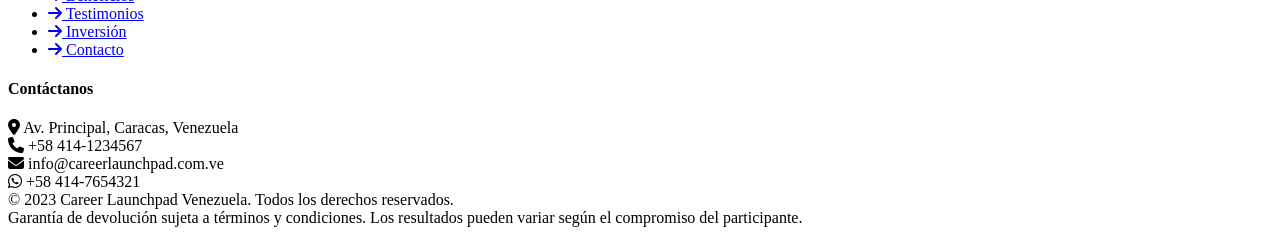
==== commit fa7d6441: "Initial commit to main branch" ====
--- a/index.html
+++ b/index.html
@@ -9,839 +9,7 @@
     <meta name="author" content="Miguel Poleo">
     <link rel="stylesheet" href="https://cdnjs.cloudflare.com/ajax/libs/font-awesome/6.4.0/css/all.min.css">
     <link href="https://fonts.googleapis.com/css2?family=Poppins:wght@300;400;500;600;700&family=Roboto:wght@300;400;500;700&display=swap" rel="stylesheet">
-    <style>
-        :root {
-            --primary: #0038A8;
-            --primary-dark: #002677;
-            --accent: #FFCC00;
-            --accent-dark: #E6B800;
-            --secondary: #CF142B;
-            --light: #F8F9FA;
-            --dark: #1E293B;
-            --gray: #64748B;
-            --light-gray: #E2E8F0;
-            --success: #10B981;
-        }
-        
-        * {
-            margin: 0;
-            padding: 0;
-            box-sizing: border-box;
-        }
-        
-        body {
-            font-family: 'Roboto', sans-serif;
-            background-color: var(--light);
-            color: var(--dark);
-            line-height: 1.6;
-        }
-        
-        h1, h2, h3, h4, h5 {
-            font-family: 'Poppins', sans-serif;
-            font-weight: 700;
-            margin-bottom: 1rem;
-            color: var(--primary);
-        }
-        
-        h1 {
-            font-size: 2.8rem;
-            line-height: 1.2;
-        }
-        
-        h2 {
-            font-size: 2.3rem;
-            position: relative;
-            padding-bottom: 1rem;
-            text-align: center;
-        }
-        
-        h2:after {
-            content: '';
-            position: absolute;
-            bottom: 0;
-            left: 50%;
-            transform: translateX(-50%);
-            width: 80px;
-            height: 4px;
-            background: var(--accent);
-            border-radius: 2px;
-        }
-        
-        p {
-            margin-bottom: 1.5rem;
-            font-size: 1.1rem;
-        }
-        
-        .container {
-            width: 100%;
-            max-width: 1200px;
-            margin: 0 auto;
-            padding: 0 20px;
-        }
-        
-        .btn {
-            display: inline-block;
-            background: var(--accent);
-            color: var(--primary);
-            padding: 14px 32px;
-            font-size: 1.1rem;
-            font-weight: 700;
-            border: none;
-            border-radius: 8px;
-            cursor: pointer;
-            transition: all 0.3s ease;
-            text-decoration: none;
-            text-align: center;
-            box-shadow: 0 4px 12px rgba(255, 204, 0, 0.3);
-        }
-        
-        .btn:hover {
-            background: var(--accent-dark);
-            transform: translateY(-3px);
-            box-shadow: 0 6px 16px rgba(255, 204, 0, 0.4);
-        }
-        
-        .btn-secondary {
-            background: var(--secondary);
-            color: white;
-            box-shadow: 0 4px 12px rgba(207, 20, 43, 0.3);
-        }
-        
-        .btn-secondary:hover {
-            background: #B51125;
-            box-shadow: 0 6px 16px rgba(207, 20, 43, 0.4);
-        }
-        
-        .btn-outline {
-            background: transparent;
-            border: 2px solid var(--accent);
-            color: var(--accent);
-            box-shadow: none;
-        }
-        
-        .btn-outline:hover {
-            background: rgba(255, 204, 0, 0.1);
-        }
-        
-        /* Header Styles */
-        header {
-            background: linear-gradient(135deg, var(--primary) 0%, var(--primary-dark) 100%);
-            color: white;
-            padding: 20px 0 80px;
-            position: relative;
-            overflow: hidden;
-        }
-        
-        .top-bar {
-            background: rgba(0, 0, 0, 0.2);
-            padding: 10px 0;
-            font-size: 0.9rem;
-            text-align: center;
-        }
-        
-        .top-bar .container {
-            display: flex;
-            justify-content: space-between;
-            align-items: center;
-        }
-        
-        .contact-info {
-            display: flex;
-            gap: 20px;
-        }
-        
-        .contact-info a {
-            color: white;
-            text-decoration: none;
-            display: flex;
-            align-items: center;
-            gap: 5px;
-        }
-        
-        .social-icons {
-            display: flex;
-            gap: 15px;
-        }
-        
-        .social-icons a {
-            color: white;
-            font-size: 1.2rem;
-        }
-        
-        .nav-container {
-            display: flex;
-            justify-content: space-between;
-            align-items: center;
-            padding: 15px 0;
-        }
-        
-        .logo {
-            font-size: 1.8rem;
-            font-weight: 700;
-            color: white;
-            display: flex;
-            align-items: center;
-            gap: 10px;
-        }
-        
-        .logo i {
-            color: var(--accent);
-        }
-        
-        .nav-links {
-            display: flex;
-            gap: 30px;
-        }
-        
-        .nav-links a {
-            color: white;
-            text-decoration: none;
-            font-weight: 500;
-            transition: color 0.3s;
-        }
-        
-        .nav-links a:hover {
-            color: var(--accent);
-        }
-        
-        .mobile-menu-btn {
-            display: none;
-            background: none;
-            border: none;
-            color: white;
-            font-size: 1.5rem;
-            cursor: pointer;
-        }
-        
-        .header-content {
-            position: relative;
-            max-width: 800px;
-            margin: 60px auto 0;
-            text-align: center;
-            z-index: 2;
-            padding: 20px 0;
-        }
-        
-        .header-content h1 {
-            color: white;
-            margin-bottom: 20px;
-        }
-        
-        .header-content p {
-            font-size: 1.2rem;
-            margin-bottom: 30px;
-            opacity: 0.9;
-            color: white;
-        }
-        
-        .guarantee-badge {
-            display: inline-flex;
-            align-items: center;
-            background: white;
-            color: var(--primary);
-            padding: 8px 20px;
-            border-radius: 50px;
-            font-weight: 700;
-            margin: 20px 0;
-            box-shadow: 0 4px 10px rgba(0, 0, 0, 0.1);
-        }
-        
-        .guarantee-badge i {
-            margin-right: 8px;
-            color: var(--success);
-        }
-        
-        .header-stats {
-            display: flex;
-            justify-content: center;
-            gap: 40px;
-            margin-top: 50px;
-            flex-wrap: wrap;
-            background: rgba(255, 255, 255, 0.1);
-            backdrop-filter: blur(10px);
-            padding: 20px;
-            border-radius: 12px;
-            border: 1px solid rgba(255, 255, 255, 0.2);
-        }
-        
-        .stat-item {
-            text-align: center;
-            color: white;
-        }
-        
-        .stat-number {
-            font-size: 2.5rem;
-            font-weight: 700;
-            color: var(--accent);
-            margin-bottom: 5px;
-        }
-        
-        .stat-text {
-            font-size: 1rem;
-            opacity: 0.85;
-        }
-        
-        /* Problem Section */
-        .problem-section {
-            background: white;
-            padding: 80px 0;
-        }
-        
-        .section-title {
-            text-align: center;
-            max-width: 800px;
-            margin: 0 auto 50px;
-        }
-        
-        .section-title p {
-            font-size: 1.1rem;
-            color: var(--gray);
-        }
-        
-        .problem-container {
-            display: grid;
-            grid-template-columns: repeat(2, 1fr);
-            grid-template-row: repeat(2,auto);
-            gap: 80px;
-            margin: 0 auto;
-            max-width: 900px;
-        }
-        
-        .problem-card {
-            background: var(--light);
-            border-radius: 12px;
-            padding: 30px;
-            text-align: center;
-            box-shadow: 0 5px 15px rgba(0, 0, 0, 0.05);
-            transition: all 0.3s ease;
-            border-top: 4px solid var(--secondary);
-        }
-        
-        .problem-card:hover {
-            transform: translateY(-10px);
-            box-shadow: 0 15px 30px rgba(0, 0, 0, 0.1);
-        }
-        
-        .problem-icon {
-            width: 80px;
-            height: 80px;
-            background: rgba(207, 20, 43, 0.1);
-            border-radius: 50%;
-            display: flex;
-            align-items: center;
-            justify-content: center;
-            margin: 0 auto 25px;
-            color: var(--secondary);
-            font-size: 2rem;
-        }
-        
-        .problem-card h3 {
-            color: var(--secondary);
-            margin-bottom: 15px;
-        }
-        
-        /* Features Section */
-        .features-section {
-            padding: 80px 0;
-            background: linear-gradient(to bottom, #e0f2fe 0%, #f8fafc 100%);
-        }
-        
-        .features {
-            display: grid;
-            grid-template-columns: repeat(auto-fit, minmax(280px, 1fr));
-            gap: 30px;
-        }
-        
-        .feature {
-            background: white;
-            border-radius: 12px;
-            padding: 30px;
-            text-align: center;
-            box-shadow: 0 5px 20px rgba(0, 0, 0, 0.05);
-            transition: all 0.4s ease;
-            position: relative;
-            overflow: hidden;
-            z-index: 1;
-        }
-        
-        .feature:hover {
-            transform: translateY(-10px);
-            box-shadow: 0 15px 30px rgba(0, 0, 0, 0.1);
-        }
-        
-        .feature:after {
-            content: '';
-            position: absolute;
-            top: 0;
-            left: 0;
-            width: 100%;
-            height: 4px;
-            background: var(--primary);
-            z-index: 2;
-        }
-        
-        .feature-icon {
-            width: 80px;
-            height: 80px;
-            background: rgba(0, 56, 168, 0.1);
-            border-radius: 50%;
-            display: flex;
-            align-items: center;
-            justify-content: center;
-            margin: 0 auto 25px;
-            color: var(--primary);
-            font-size: 2rem;
-            transition: all 0.3s ease;
-        }
-        
-        .feature:hover .feature-icon {
-            background: var(--primary);
-            color: white;
-            transform: scale(1.1);
-        }
-        
-        .feature h3 {
-            font-size: 1.4rem;
-            margin-bottom: 15px;
-        }
-        
-        /* Curriculum Section */
-        .curriculum-section {
-            padding: 80px 0;
-            background: white;
-        }
-        
-        .module {
-            background: white;
-            border-radius: 12px;
-            padding: 30px;
-            margin-bottom: 20px;
-            box-shadow: 0 4px 12px rgba(0, 0, 0, 0.05);
-            border-left: 4px solid var(--accent);
-        }
-        
-        .module-header {
-            display: flex;
-            align-items: center;
-            margin-bottom: 20px;
-        }
-        
-        .module-number {
-            width: 40px;
-            height: 40px;
-            background: var(--accent);
-            color: var(--primary);
-            border-radius: 50%;
-            display: flex;
-            align-items: center;
-            justify-content: center;
-            font-weight: bold;
-            margin-right: 15px;
-        }
-        
-        .topics {
-            display: grid;
-            grid-template-columns: repeat(auto-fill, minmax(220px, 1fr));
-            gap: 15px;
-        }
-        
-        .topic {
-            background: var(--light);
-            padding: 12px;
-            border-radius: 8px;
-            font-size: 0.95rem;
-            display: flex;
-            align-items: center;
-        }
-        
-        .topic i {
-            color: var(--success);
-            margin-right: 8px;
-        }
-        
-        /* Testimonials */
-        .testimonials-section {
-            padding: 80px 0;
-            background: linear-gradient(to bottom, #d1fae5 0%, #f8fafc 100%);
-        }
-        
-        .testimonials {
-            display: grid;
-            grid-template-columns: repeat(auto-fit, minmax(300px, 1fr));
-            gap: 30px;
-        }
-        
-        .testimonial {
-            background: white;
-            border-radius: 12px;
-            padding: 30px;
-            box-shadow: 0 5px 15px rgba(0, 0, 0, 0.05);
-            position: relative;
-        }
-        
-        .testimonial:before {
-            content: '"';
-            position: absolute;
-            top: 20px;
-            left: 20px;
-            font-size: 5rem;
-            font-family: serif;
-            color: rgba(0, 56, 168, 0.1);
-            line-height: 1;
-        }
-        
-        .testimonial-content {
-            position: relative;
-            z-index: 2;
-        }
-        
-        .testimonial p {
-            font-style: italic;
-            margin-bottom: 25px;
-        }
-        
-        .testimonial-author {
-            display: flex;
-            align-items: center;
-        }
-        
-        .author-avatar {
-            width: 60px;
-            height: 60px;
-            border-radius: 50%;
-            background: var(--primary);
-            display: flex;
-            align-items: center;
-            justify-content: center;
-            color: white;
-            font-size: 1.5rem;
-            font-weight: bold;
-            margin-right: 15px;
-        }
-        
-        .author-info h4 {
-            margin-bottom: 5px;
-            color: var(--primary);
-        }
-        
-        .author-info p {
-            margin: 0;
-            font-size: 0.9rem;
-            color: var(--gray);
-            font-style: normal;
-        }
-
-        /* Linea del tiempo Soporte Curriculum */
-        /* Support Section */
-    .support-section {
-      padding: 80px 0;
-      background: linear-gradient(to bottom, #d1fae5 0%, #f8fafc 100%);
-    }
-    
-    .support-timeline {
-      max-width: 800px;
-      margin: 0 auto;
-      position: relative;
-    }
-    
-    .support-timeline:before {
-      content: '';
-      position: absolute;
-      top: 0;
-      left: 50%;
-      transform: translateX(-50%);
-      width: 4px;
-      height: 100%;
-      background: var(--secondary);
-    }
-    
-    .timeline-item {
-      display: flex;
-      margin-bottom: 40px;
-      position: relative;
-    }
-    
-    .timeline-item:nth-child(odd) {
-      justify-content: flex-start;
-    }
-    
-    .timeline-item:nth-child(even) {
-      justify-content: flex-end;
-    }
-    
-    .timeline-content {
-      width: 45%;
-      background: white;
-      padding: 25px;
-      border-radius: 12px;
-      box-shadow: 0 4px 12px rgba(0, 0, 0, 0.05);
-      position: relative;
-    }
-    
-    .timeline-content:after {
-      content: '';
-      position: absolute;
-      top: 20px;
-      width: 20px;
-      height: 20px;
-      background: var(--secondary);
-      border-radius: 50%;
-    }
-    
-    .timeline-item:nth-child(odd) .timeline-content:after {
-      right: -50px;
-    }
-    
-    .timeline-item:nth-child(even) .timeline-content:after {
-      left: -50px;
-    }
-    
-        /* Pricing Section */
-        .pricing-section {
-            padding: 80px 0;
-            background: white;
-        }
-        
-        .pricing-card {
-            background: linear-gradient(135deg, var(--primary) 0%, var(--primary-dark) 100%);
-            border-radius: 12px;
-            padding: 40px;
-            text-align: center;
-            box-shadow: 0 10px 30px rgba(0, 0, 0, 0.1);
-            max-width: 600px;
-            margin: 0 auto;
-            position: relative;
-            overflow: hidden;
-            color: white;
-        }
-        
-        .pricing-card h3 {
-            color: white;
-        }
-        
-        .price {
-            font-size: 3.5rem;
-            font-weight: 700;
-            color: var(--accent);
-            margin: 20px 0;
-        }
-        
-        .price span {
-            font-size: 1.5rem;
-            color: rgba(255, 255, 255, 0.8);
-        }
-        
-        .included-list {
-            text-align: left;
-            margin: 30px 0;
-        }
-        
-        .included-item {
-            display: flex;
-            align-items: center;
-            margin-bottom: 15px;
-        }
-        
-        .included-item i {
-            color: var(--accent);
-            margin-right: 10px;
-            min-width: 24px;
-        }
-        
-        .guarantee-box {
-            background: rgba(255, 255, 255, 0.1);
-            border-left: 4px solid var(--accent);
-            padding: 20px;
-            margin: 30px 0;
-            text-align: left;
-            backdrop-filter: blur(5px);
-        }
-        
-        /* Contact Section */
-        .contact-section {
-            padding: 80px 0;
-            background: linear-gradient(to bottom, #dbeafe 0%, #f8fafc 100%);
-        }
-        
-        .form-container {
-            max-width: 700px;
-            margin: 0 auto;
-            background: white;
-            padding: 40px;
-            border-radius: 12px;
-            box-shadow: 0 5px 15px rgba(0, 0, 0, 0.05);
-        }
-        
-        .form-group {
-            margin-bottom: 20px;
-        }
-        
-        .form-control {
-            width: 100%;
-            padding: 14px 20px;
-            font-size: 1rem;
-            border: 1px solid var(--light-gray);
-            border-radius: 8px;
-            background: white;
-            transition: all 0.3s ease;
-        }
-        
-        .form-control:focus {
-            border-color: var(--primary);
-            outline: none;
-            box-shadow: 0 0 0 3px rgba(0, 56, 168, 0.1);
-        }
-        
-        /* Footer */
-        footer {
-            background: var(--dark);
-            color: white;
-            padding: 50px 0 30px;
-        }
-        
-        .footer-content {
-            display: grid;
-            grid-template-columns: repeat(auto-fit, minmax(250px, 1fr));
-            gap: 40px;
-        }
-        
-        .footer-column h4 {
-            color: var(--accent);
-            margin-bottom: 20px;
-            font-size: 1.3rem;
-        }
-        
-        .footer-links {
-            list-style: none;
-        }
-        
-        .footer-links li {
-            margin-bottom: 12px;
-        }
-        
-        .footer-links a {
-            color: rgba(255, 255, 255, 0.7);
-            text-decoration: none;
-            transition: color 0.3s ease;
-            display: flex;
-            align-items: center;
-            gap: 8px;
-        }
-        
-        .footer-links a:hover {
-            color: var(--accent);
-        }
-        
-        .contact-info-footer {
-            display: flex;
-            flex-direction: column;
-            gap: 15px;
-        }
-        
-        .contact-item {
-            display: flex;
-            align-items: flex-start;
-            gap: 10px;
-        }
-        
-        .contact-item i {
-            color: var(--accent);
-            margin-top: 4px;
-        }
-        
-        .copyright {
-            text-align: center;
-            color: rgba(255, 255, 255, 0.5);
-            font-size: 0.9rem;
-            margin-top: 50px;
-            padding-top: 20px;
-            border-top: 1px solid rgba(255, 255, 255, 0.1);
-        }
-        
-        /* Local SEO Elements */
-        .local-seo {
-            background: white;
-            padding: 40px 0;
-            text-align: center;
-        }
-        
-        .cities-container {
-            display: flex;
-            flex-wrap: wrap;
-            justify-content: center;
-            gap: 15px;
-            margin: 20px 0;
-        }
-        
-        .city-badge {
-            background: var(--light);
-            padding: 8px 20px;
-            border-radius: 30px;
-            font-size: 0.9rem;
-        }
-        
-        /* Responsive */
-        @media (max-width: 768px) {
-            h1 {
-                font-size: 2.2rem;
-            }
-            
-            h2 {
-                font-size: 1.8rem;
-            }
-            
-            .top-bar .container {
-                flex-direction: column;
-                gap: 10px;
-            }
-            
-            .nav-links {
-                display: none;
-            }
-            
-            .mobile-menu-btn {
-                display: block;
-            }
-            
-            .header-stats {
-                gap: 20px;
-            }
-            
-            .stat-number {
-                font-size: 2rem;
-            }
-        }
-        
-        @media (max-width: 480px) {
-            h1 {
-                font-size: 1.8rem;
-            }
-            
-            h2 {
-                font-size: 1.5rem;
-            }
-            
-            .header-stats {
-                flex-direction: column;
-                gap: 15px;
-            }
-            
-            .btn {
-                width: 100%;
-                margin-bottom: 10px;
-            }
-            .curriculum-section-content {
-              width:90%;
-            }
-            .curriculum-section-ln-item:nth-child(odd) .curriculum-section-content:after,           
-            .curriculum-section-ln-item:nth-child(even) .curriculum-section-content:after {
-              display: none;
-            }
-            .curriculum-section-ln:before {
-              left:20px;
-            }
-        }
-    </style>
+
 </head>
 <body>
     <!-- Header Section -->
@@ -850,13 +18,13 @@
             <div class="container">
                 <div class="contact-info">
                     <a href="tel:+584141234567"><i class="fas fa-phone"></i> +58 414-1234567</a>
-                    <a href="mailto:info@careerlaunchpad.com.ve"><i class="fas fa-envelope"></i> info@careerlaunchpad.com.ve</a>
-                </div>
-                <div class="social-icons">
+                    <a href="mailto:info@careerlaunchpad.om.ve"><i class="fas fa-envelope"></i> info@careerlaunchpad.com.ve</a>
+                </div>
+                <!-- <div class="social-icons">
                     <a href="#"><i class="fab fa-instagram"></i></a>
                     <a href="#"><i class="fab fa-linkedin"></i></a>
                     <a href="#"><i class="fab fa-whatsapp"></i></a>
-                </div>
+                </div>-->
             </div>
         </div>
         
@@ -1357,17 +525,5 @@
             </div>
         </div>
     </footer>
-
-    <script>
-        // Simple smooth scrolling for navigation
-        document.querySelectorAll('a[href^="#"]').forEach(anchor => {
-            anchor.addEventListener('click', function (e) {
-                e.preventDefault();
-                document.querySelector(this.getAttribute('href')).scrollIntoView({
-                    behavior: 'smooth'
-                });
-            });
-        });
-    </script>
 </body>
-</html>
+</html>
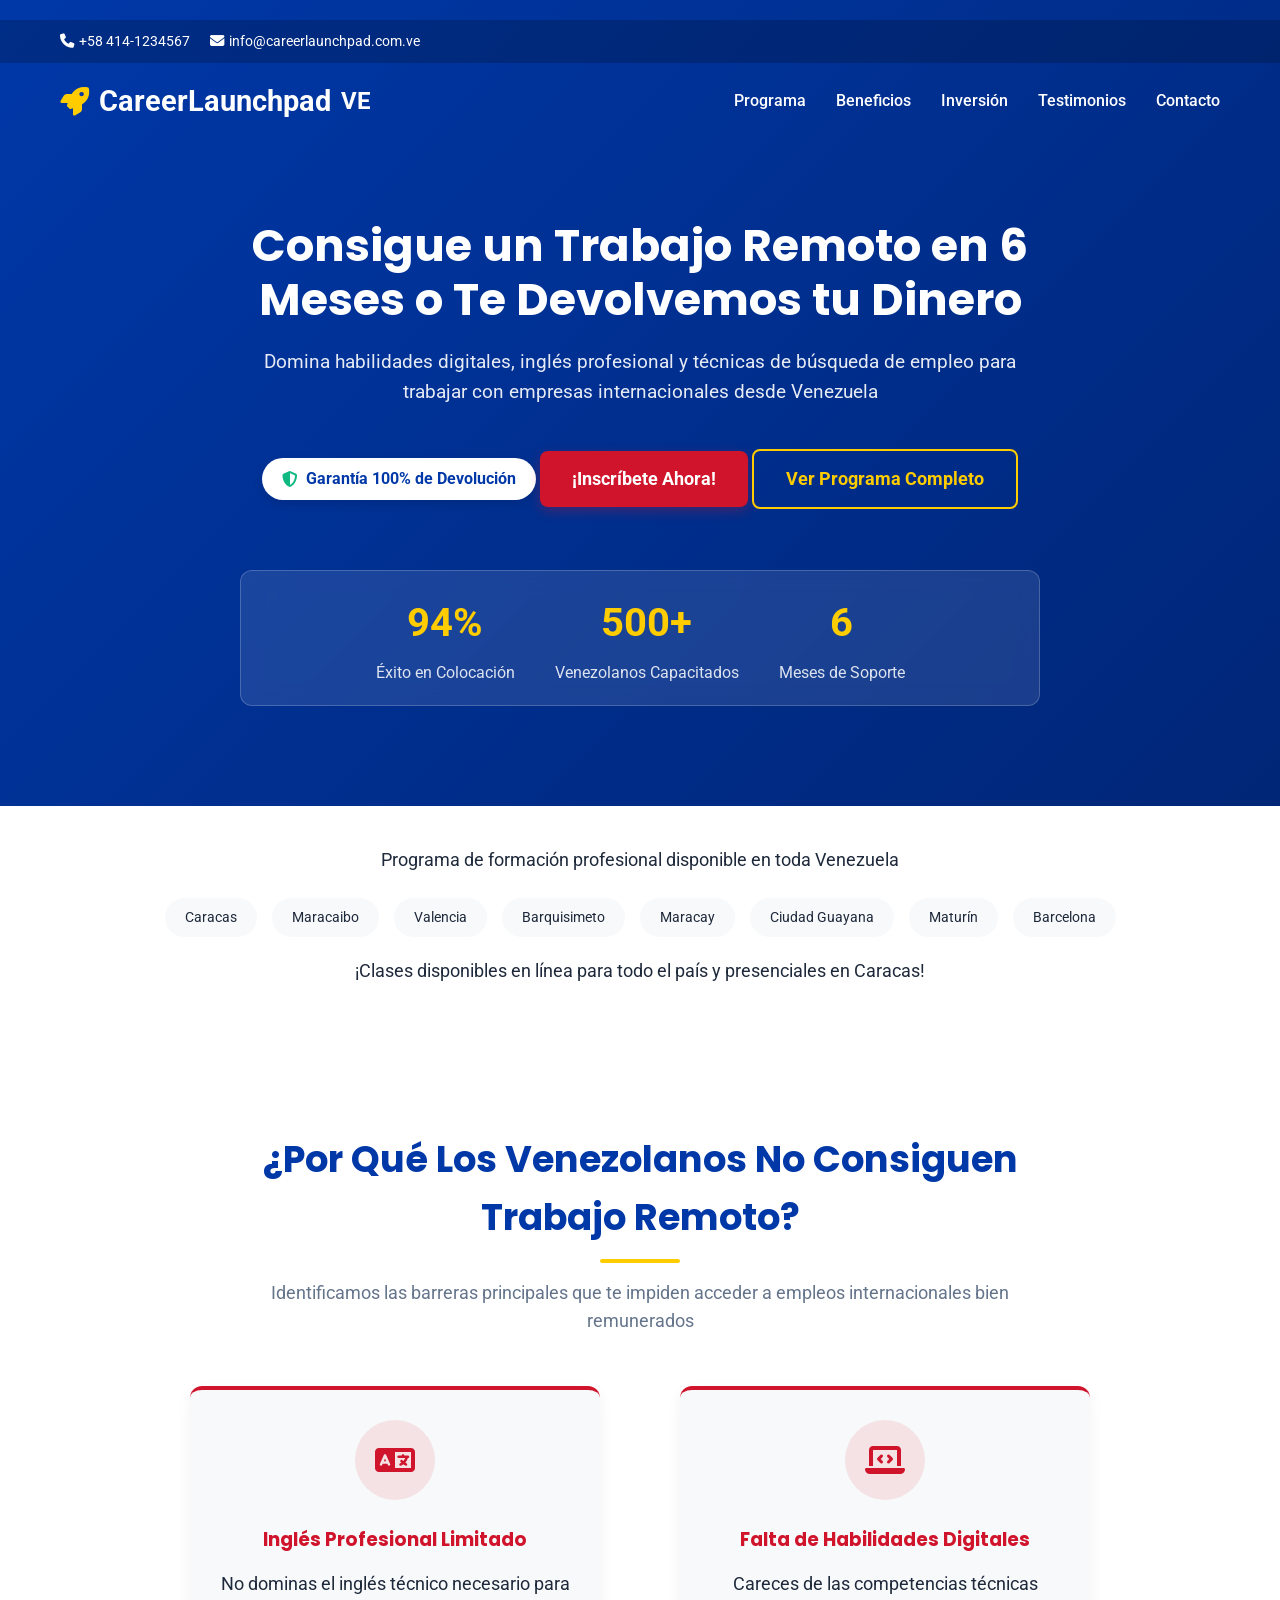
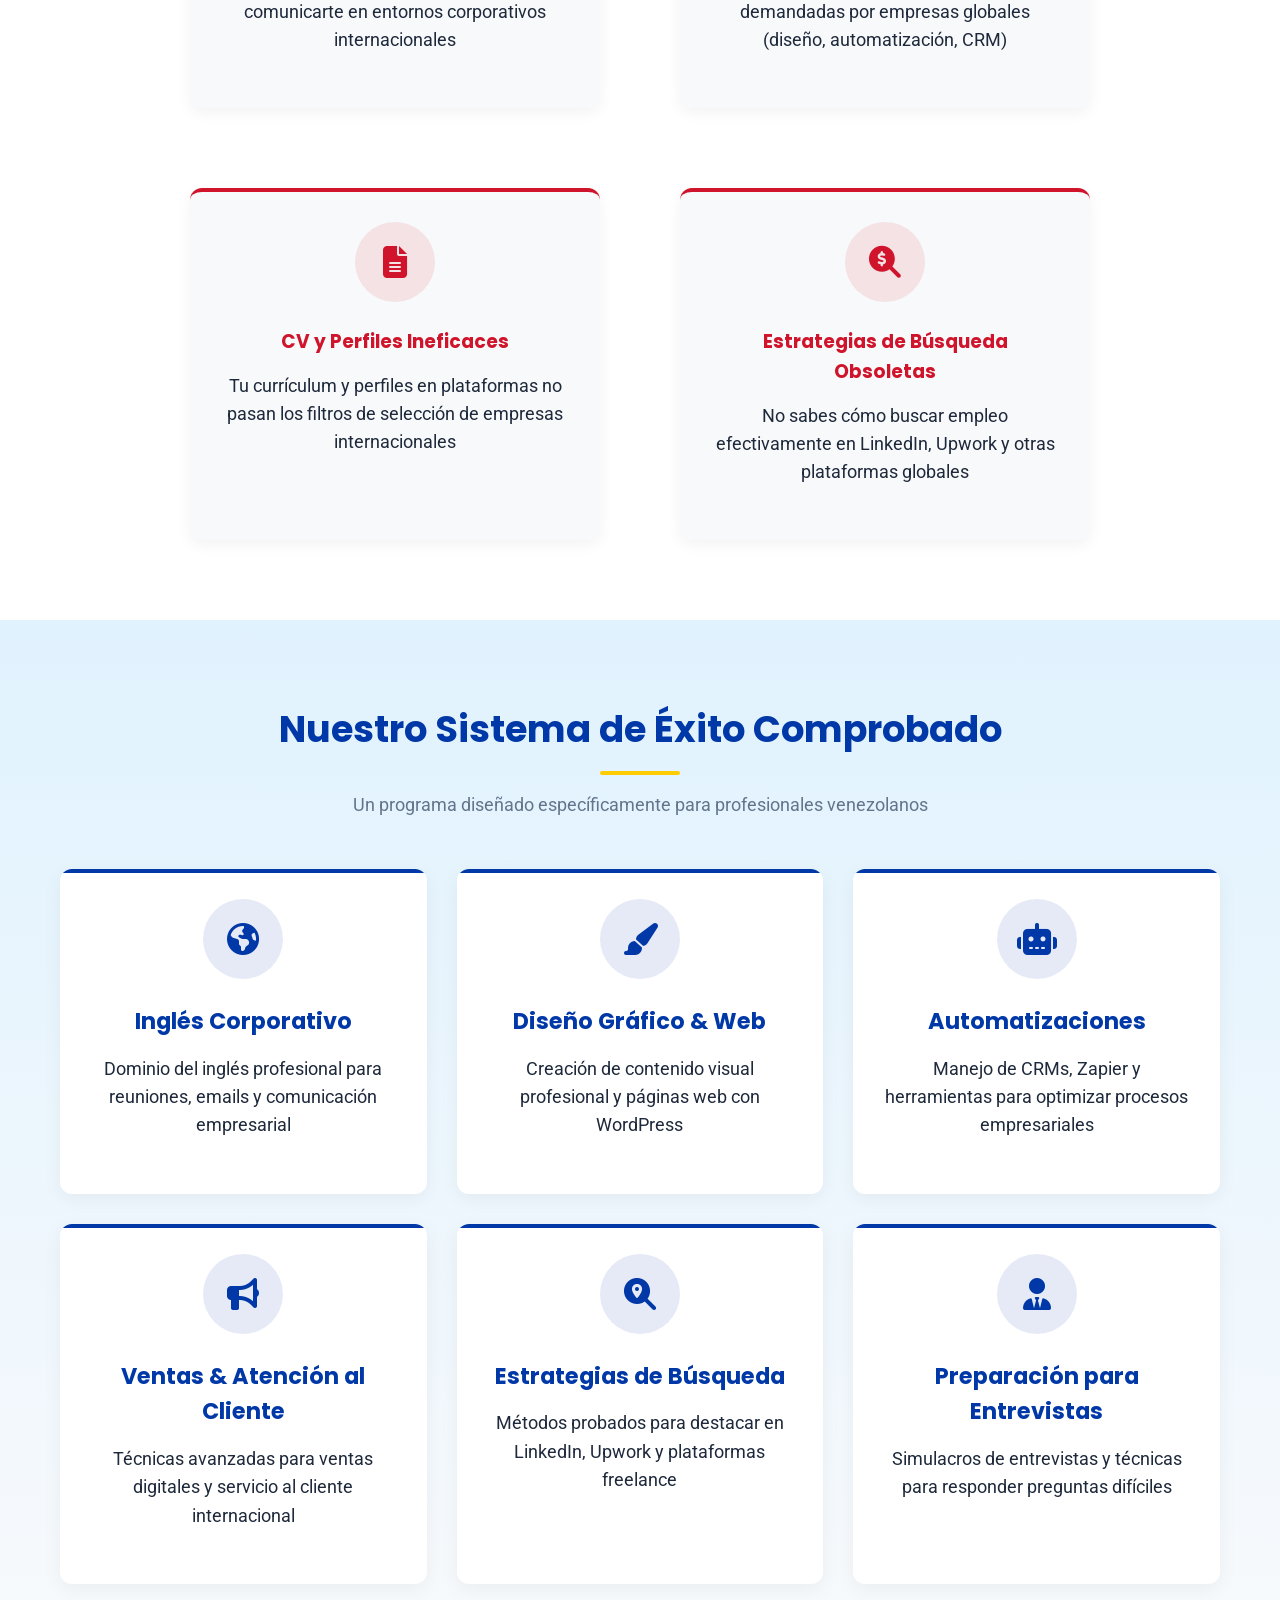
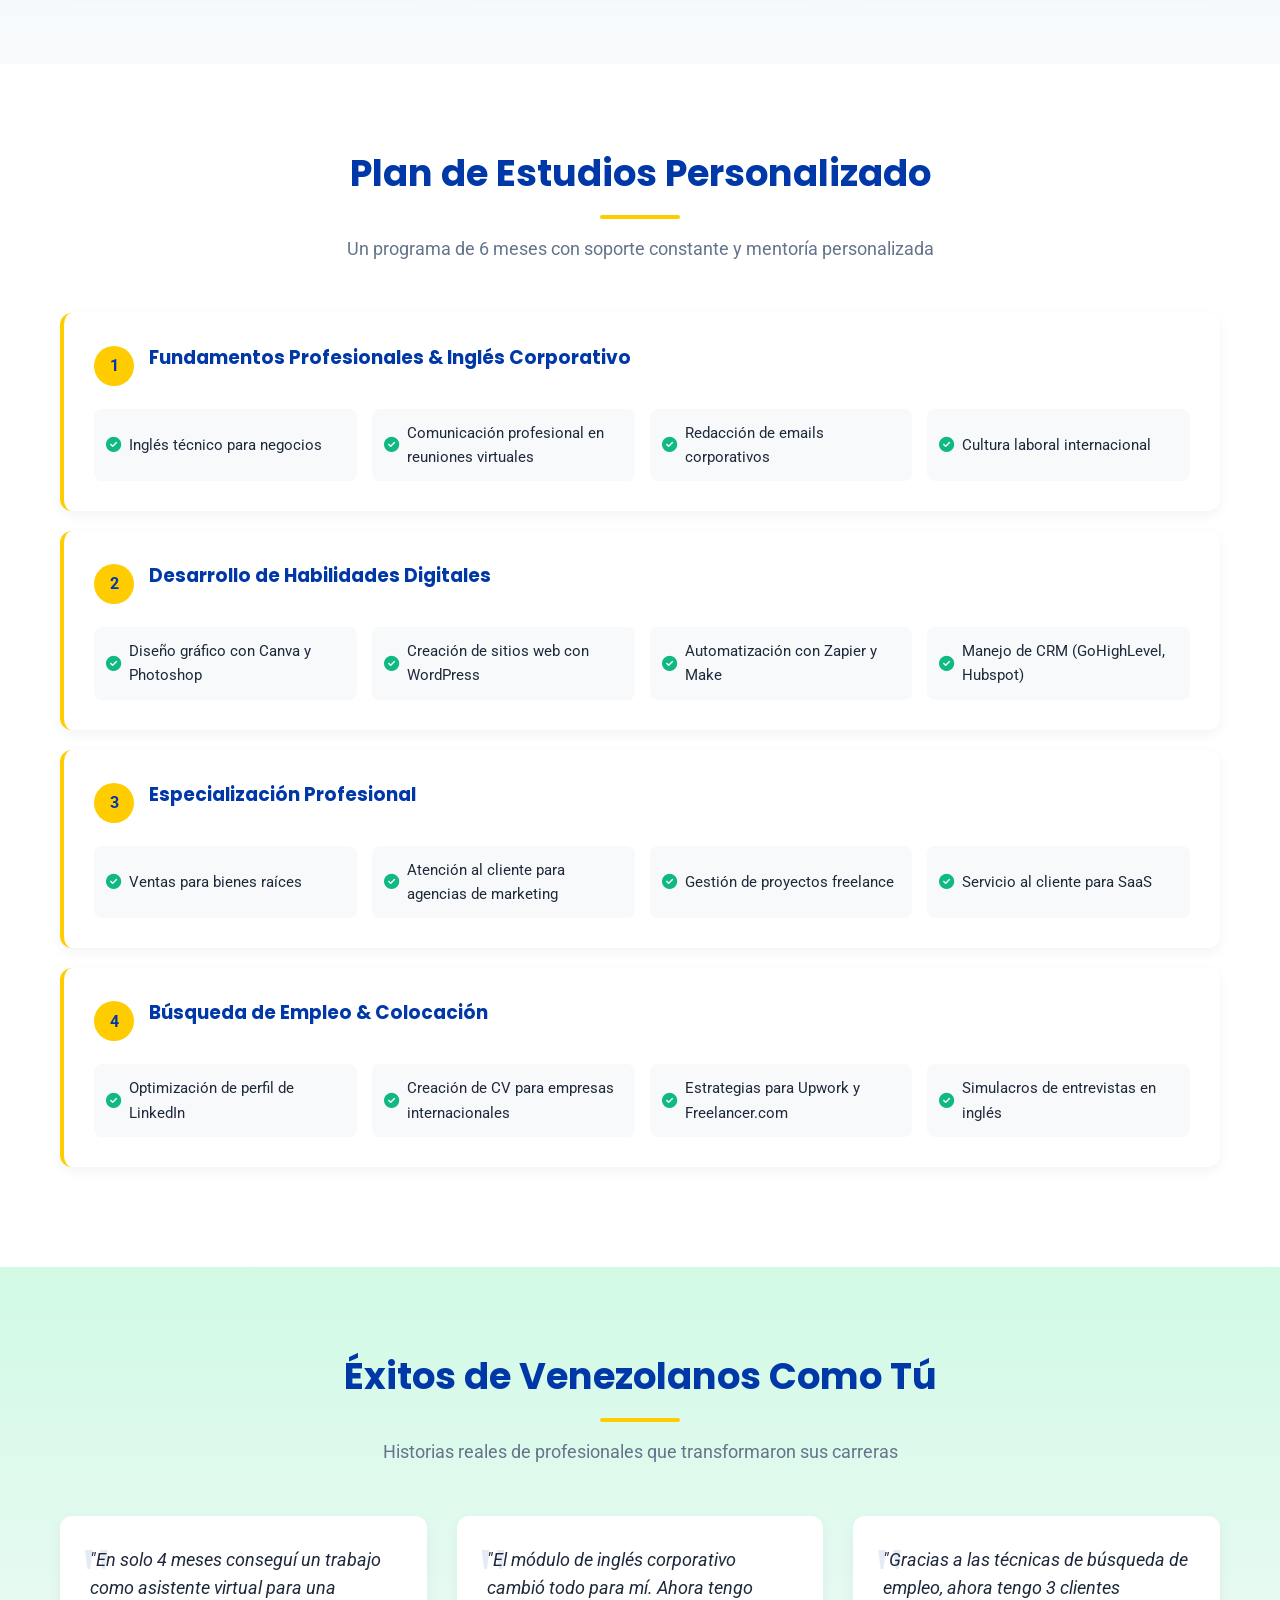
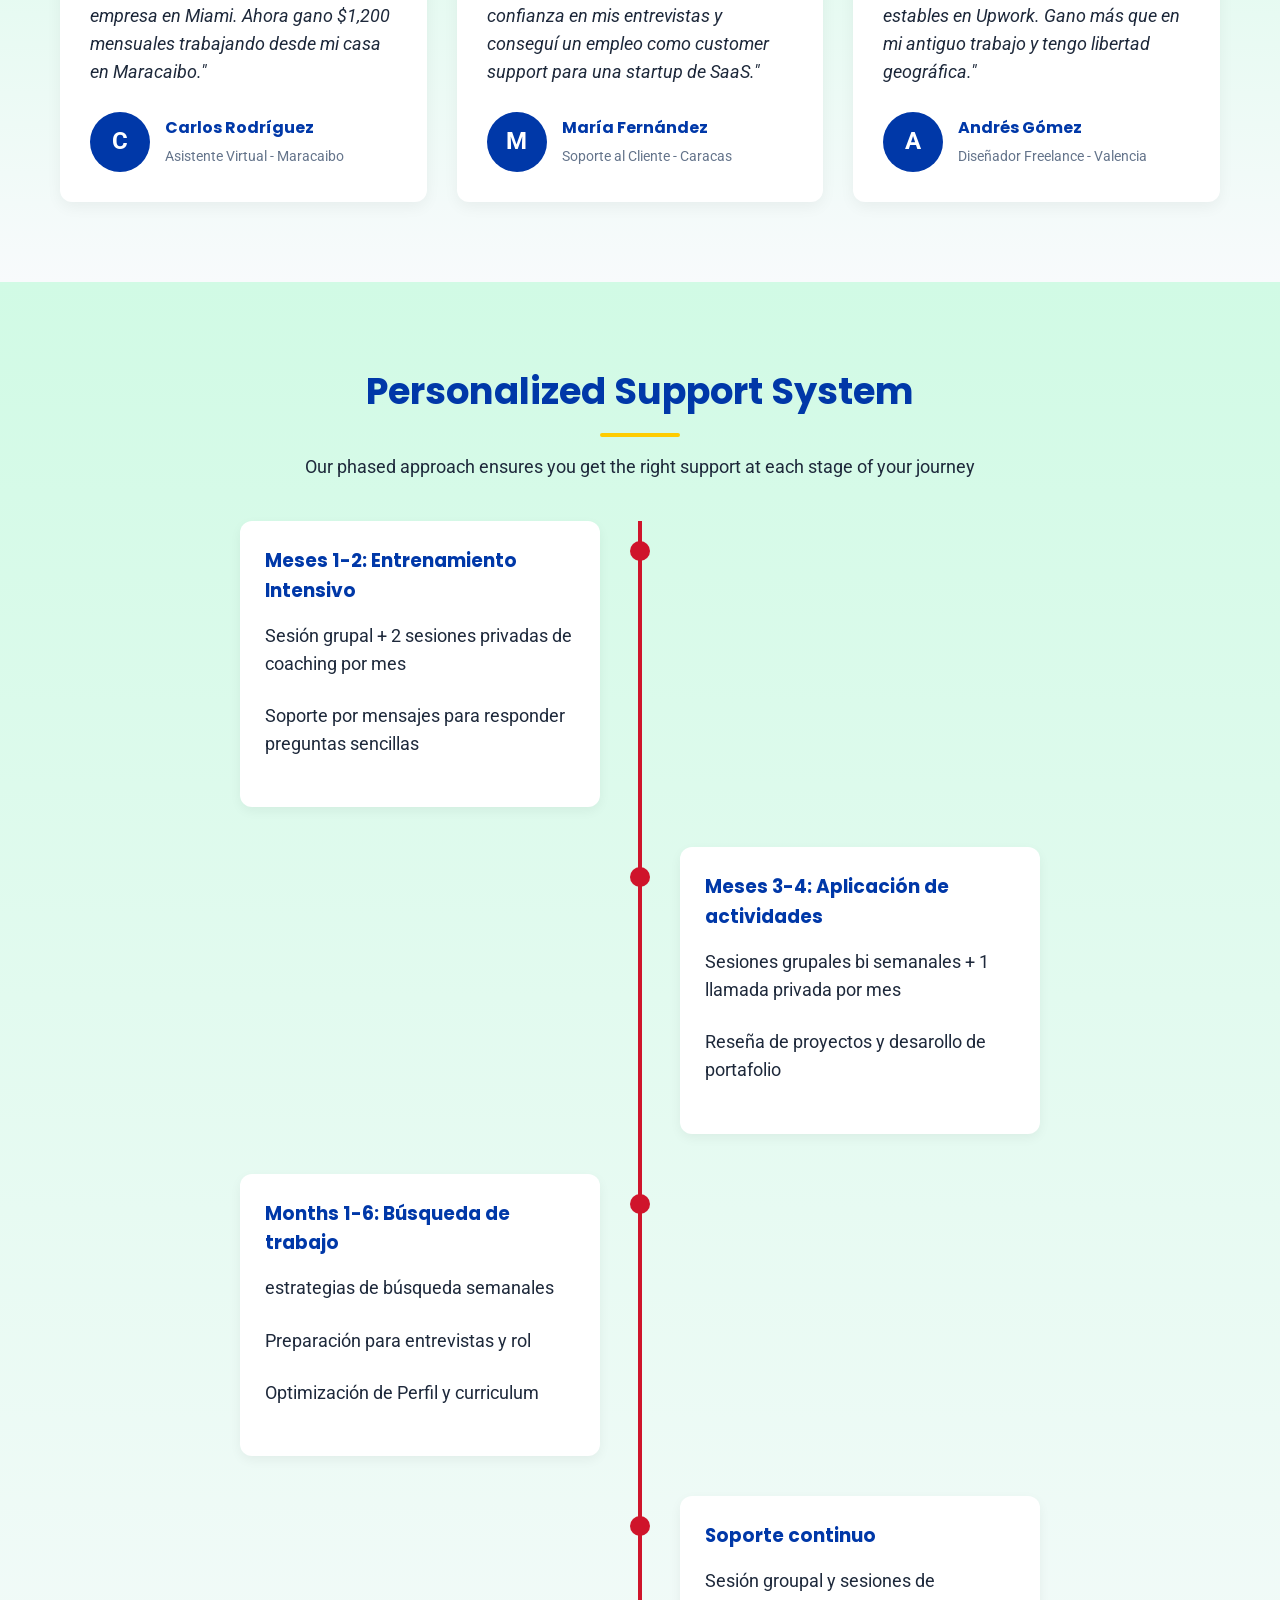
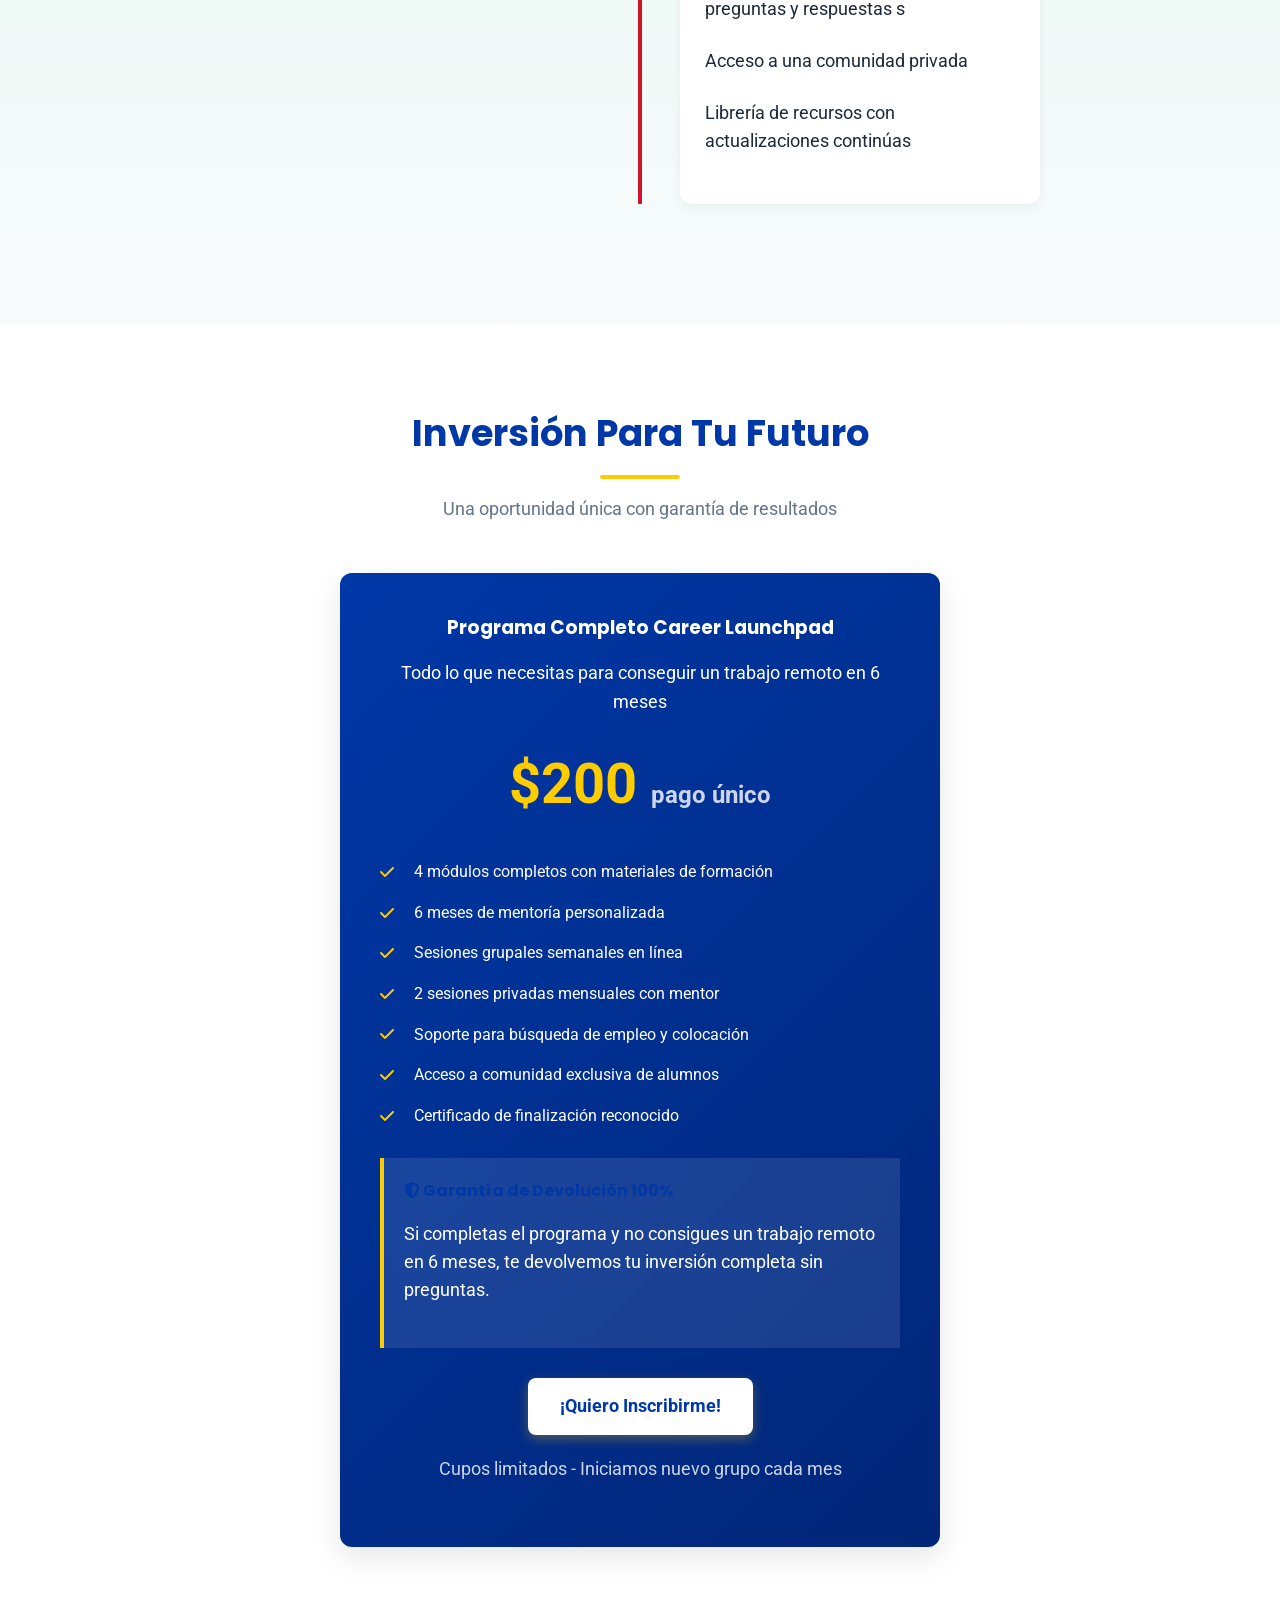
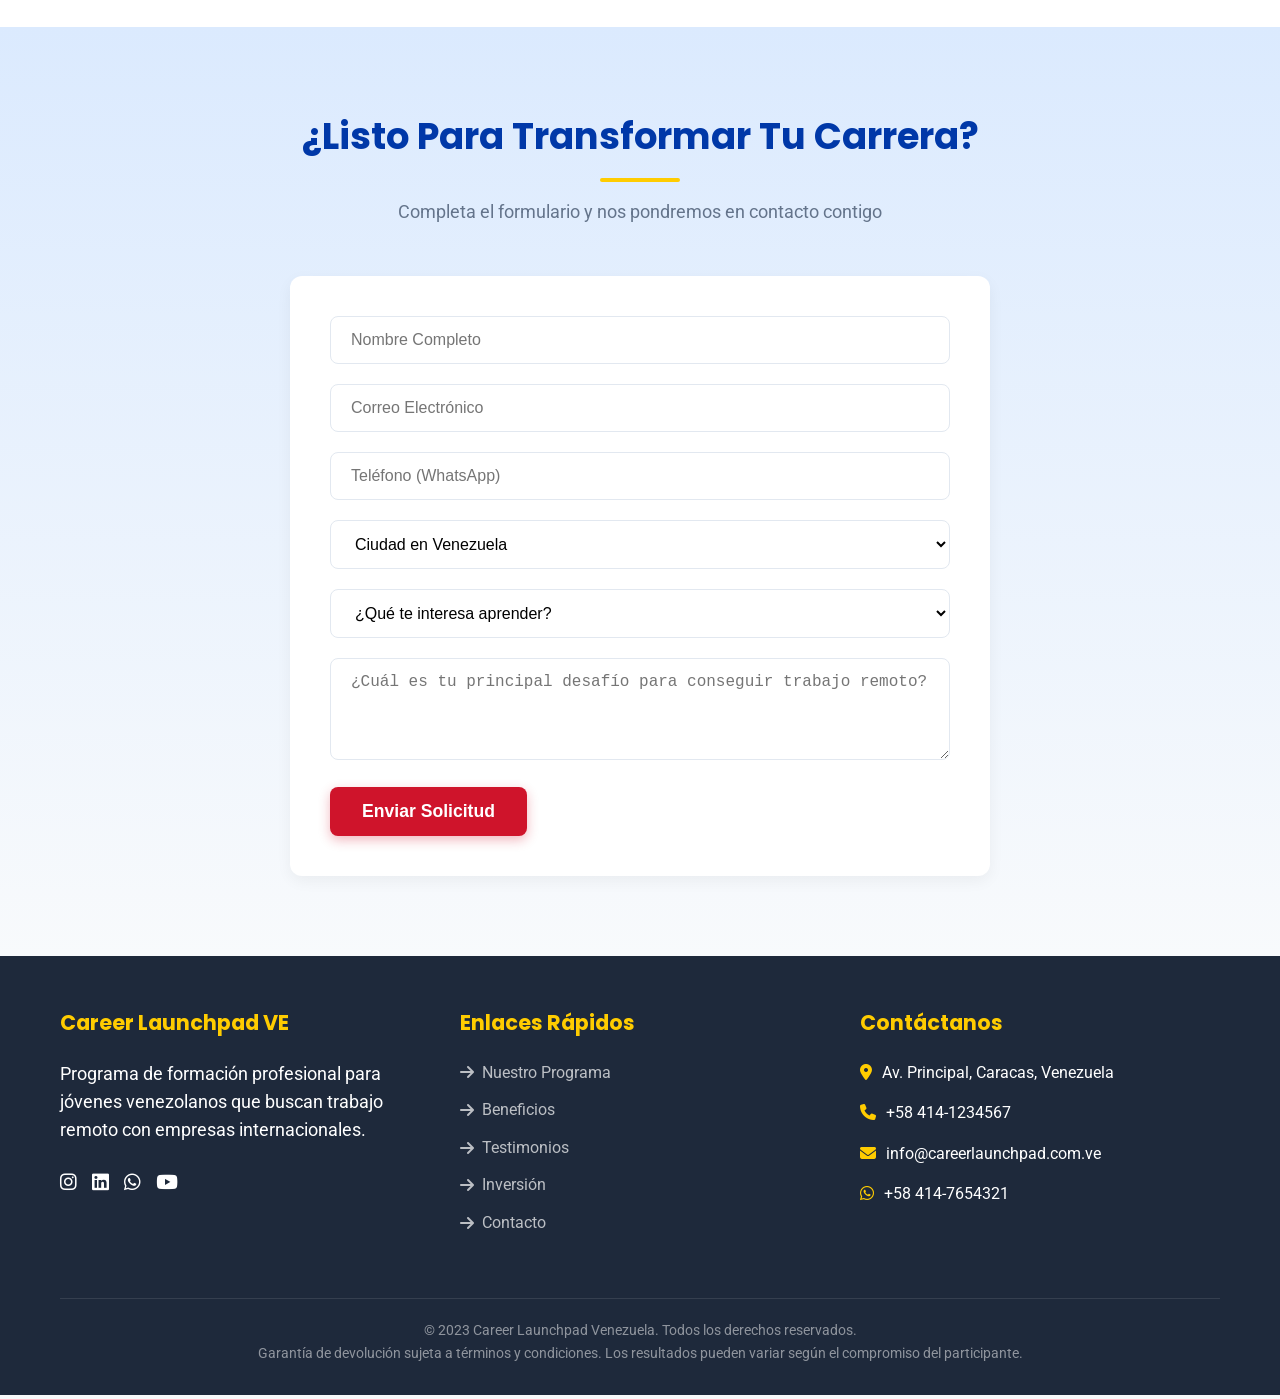
==== commit c4f59c75: "Fix Workflow for root-level files" ====
--- a/index.html
+++ b/index.html
@@ -9,7 +9,7 @@
     <meta name="author" content="Miguel Poleo">
     <link rel="stylesheet" href="https://cdnjs.cloudflare.com/ajax/libs/font-awesome/6.4.0/css/all.min.css">
     <link href="https://fonts.googleapis.com/css2?family=Poppins:wght@300;400;500;600;700&family=Roboto:wght@300;400;500;700&display=swap" rel="stylesheet">
-
+    <link rel="stylesheet" href="style.css">
 </head>
 <body>
     <!-- Header Section -->
@@ -525,5 +525,6 @@
             </div>
         </div>
     </footer>
+    <link rel="stylesheet" href="style.css">
 </body>
 </html>
--- a/style.css
+++ b/style.css
@@ -0,0 +1,832 @@
+
+        :root {
+            --primary: #0038A8;
+            --primary-dark: #002677;
+            --accent: #FFCC00;
+            --accent-dark: #E6B800;
+            --secondary: #CF142B;
+            --light: #F8F9FA;
+            --dark: #1E293B;
+            --gray: #64748B;
+            --light-gray: #E2E8F0;
+            --success: #10B981;
+        }
+        
+        * {
+            margin: 0;
+            padding: 0;
+            box-sizing: border-box;
+        }
+        
+        body {
+            font-family: 'Roboto', sans-serif;
+            background-color: var(--light);
+            color: var(--dark);
+            line-height: 1.6;
+        }
+        
+        h1, h2, h3, h4, h5 {
+            font-family: 'Poppins', sans-serif;
+            font-weight: 700;
+            margin-bottom: 1rem;
+            color: var(--primary);
+        }
+        
+        h1 {
+            font-size: 2.8rem;
+            line-height: 1.2;
+        }
+        
+        h2 {
+            font-size: 2.3rem;
+            position: relative;
+            padding-bottom: 1rem;
+            text-align: center;
+        }
+        
+        h2:after {
+            content: '';
+            position: absolute;
+            bottom: 0;
+            left: 50%;
+            transform: translateX(-50%);
+            width: 80px;
+            height: 4px;
+            background: var(--accent);
+            border-radius: 2px;
+        }
+        
+        p {
+            margin-bottom: 1.5rem;
+            font-size: 1.1rem;
+        }
+        
+        .container {
+            width: 100%;
+            max-width: 1200px;
+            margin: 0 auto;
+            padding: 0 20px;
+        }
+        
+        .btn {
+            display: inline-block;
+            background: var(--accent);
+            color: var(--primary);
+            padding: 14px 32px;
+            font-size: 1.1rem;
+            font-weight: 700;
+            border: none;
+            border-radius: 8px;
+            cursor: pointer;
+            transition: all 0.3s ease;
+            text-decoration: none;
+            text-align: center;
+            box-shadow: 0 4px 12px rgba(255, 204, 0, 0.3);
+        }
+        
+        .btn:hover {
+            background: var(--accent-dark);
+            transform: translateY(-3px);
+            box-shadow: 0 6px 16px rgba(255, 204, 0, 0.4);
+        }
+        
+        .btn-secondary {
+            background: var(--secondary);
+            color: white;
+            box-shadow: 0 4px 12px rgba(207, 20, 43, 0.3);
+        }
+        
+        .btn-secondary:hover {
+            background: #B51125;
+            box-shadow: 0 6px 16px rgba(207, 20, 43, 0.4);
+        }
+        
+        .btn-outline {
+            background: transparent;
+            border: 2px solid var(--accent);
+            color: var(--accent);
+            box-shadow: none;
+        }
+        
+        .btn-outline:hover {
+            background: rgba(255, 204, 0, 0.1);
+        }
+        
+        /* Header Styles */
+        header {
+            background: linear-gradient(135deg, var(--primary) 0%, var(--primary-dark) 100%);
+            color: white;
+            padding: 20px 0 80px;
+            position: relative;
+            overflow: hidden;
+        }
+        
+        .top-bar {
+            background: rgba(0, 0, 0, 0.2);
+            padding: 10px 0;
+            font-size: 0.9rem;
+            text-align: center;
+        }
+        
+        .top-bar .container {
+            display: flex;
+            justify-content: space-between;
+            align-items: center;
+        }
+        
+        .contact-info {
+            display: flex;
+            gap: 20px;
+        }
+        
+        .contact-info a {
+            color: white;
+            text-decoration: none;
+            display: flex;
+            align-items: center;
+            gap: 5px;
+        }
+        
+        .social-icons {
+            display: flex;
+            gap: 15px;
+        }
+        
+        .social-icons a {
+            color: white;
+            font-size: 1.2rem;
+        }
+        
+        .nav-container {
+            display: flex;
+            justify-content: space-between;
+            align-items: center;
+            padding: 15px 0;
+        }
+        
+        .logo {
+            font-size: 1.8rem;
+            font-weight: 700;
+            color: white;
+            display: flex;
+            align-items: center;
+            gap: 10px;
+        }
+        
+        .logo i {
+            color: var(--accent);
+        }
+        
+        .nav-links {
+            display: flex;
+            gap: 30px;
+        }
+        
+        .nav-links a {
+            color: white;
+            text-decoration: none;
+            font-weight: 500;
+            transition: color 0.3s;
+        }
+        
+        .nav-links a:hover {
+            color: var(--accent);
+        }
+        
+        .mobile-menu-btn {
+            display: none;
+            background: none;
+            border: none;
+            color: white;
+            font-size: 1.5rem;
+            cursor: pointer;
+        }
+        
+        .header-content {
+            position: relative;
+            max-width: 800px;
+            margin: 60px auto 0;
+            text-align: center;
+            z-index: 2;
+            padding: 20px 0;
+        }
+        
+        .header-content h1 {
+            color: white;
+            margin-bottom: 20px;
+        }
+        
+        .header-content p {
+            font-size: 1.2rem;
+            margin-bottom: 30px;
+            opacity: 0.9;
+            color: white;
+        }
+        
+        .guarantee-badge {
+            display: inline-flex;
+            align-items: center;
+            background: white;
+            color: var(--primary);
+            padding: 8px 20px;
+            border-radius: 50px;
+            font-weight: 700;
+            margin: 20px 0;
+            box-shadow: 0 4px 10px rgba(0, 0, 0, 0.1);
+        }
+        
+        .guarantee-badge i {
+            margin-right: 8px;
+            color: var(--success);
+        }
+        
+        .header-stats {
+            display: flex;
+            justify-content: center;
+            gap: 40px;
+            margin-top: 50px;
+            flex-wrap: wrap;
+            background: rgba(255, 255, 255, 0.1);
+            backdrop-filter: blur(10px);
+            padding: 20px;
+            border-radius: 12px;
+            border: 1px solid rgba(255, 255, 255, 0.2);
+        }
+        
+        .stat-item {
+            text-align: center;
+            color: white;
+        }
+        
+        .stat-number {
+            font-size: 2.5rem;
+            font-weight: 700;
+            color: var(--accent);
+            margin-bottom: 5px;
+        }
+        
+        .stat-text {
+            font-size: 1rem;
+            opacity: 0.85;
+        }
+        
+        /* Problem Section */
+        .problem-section {
+            background: white;
+            padding: 80px 0;
+        }
+        
+        .section-title {
+            text-align: center;
+            max-width: 800px;
+            margin: 0 auto 50px;
+        }
+        
+        .section-title p {
+            font-size: 1.1rem;
+            color: var(--gray);
+        }
+        
+        .problem-container {
+            display: grid;
+            grid-template-columns: repeat(2, 1fr);
+            grid-template-row: repeat(2,auto);
+            gap: 80px;
+            margin: 0 auto;
+            max-width: 900px;
+        }
+        
+        .problem-card {
+            background: var(--light);
+            border-radius: 12px;
+            padding: 30px;
+            text-align: center;
+            box-shadow: 0 5px 15px rgba(0, 0, 0, 0.05);
+            transition: all 0.3s ease;
+            border-top: 4px solid var(--secondary);
+        }
+        
+        .problem-card:hover {
+            transform: translateY(-10px);
+            box-shadow: 0 15px 30px rgba(0, 0, 0, 0.1);
+        }
+        
+        .problem-icon {
+            width: 80px;
+            height: 80px;
+            background: rgba(207, 20, 43, 0.1);
+            border-radius: 50%;
+            display: flex;
+            align-items: center;
+            justify-content: center;
+            margin: 0 auto 25px;
+            color: var(--secondary);
+            font-size: 2rem;
+        }
+        
+        .problem-card h3 {
+            color: var(--secondary);
+            margin-bottom: 15px;
+        }
+        
+        /* Features Section */
+        .features-section {
+            padding: 80px 0;
+            background: linear-gradient(to bottom, #e0f2fe 0%, #f8fafc 100%);
+        }
+        
+        .features {
+            display: grid;
+            grid-template-columns: repeat(auto-fit, minmax(280px, 1fr));
+            gap: 30px;
+        }
+        
+        .feature {
+            background: white;
+            border-radius: 12px;
+            padding: 30px;
+            text-align: center;
+            box-shadow: 0 5px 20px rgba(0, 0, 0, 0.05);
+            transition: all 0.4s ease;
+            position: relative;
+            overflow: hidden;
+            z-index: 1;
+        }
+        
+        .feature:hover {
+            transform: translateY(-10px);
+            box-shadow: 0 15px 30px rgba(0, 0, 0, 0.1);
+        }
+        
+        .feature:after {
+            content: '';
+            position: absolute;
+            top: 0;
+            left: 0;
+            width: 100%;
+            height: 4px;
+            background: var(--primary);
+            z-index: 2;
+        }
+        
+        .feature-icon {
+            width: 80px;
+            height: 80px;
+            background: rgba(0, 56, 168, 0.1);
+            border-radius: 50%;
+            display: flex;
+            align-items: center;
+            justify-content: center;
+            margin: 0 auto 25px;
+            color: var(--primary);
+            font-size: 2rem;
+            transition: all 0.3s ease;
+        }
+        
+        .feature:hover .feature-icon {
+            background: var(--primary);
+            color: white;
+            transform: scale(1.1);
+        }
+        
+        .feature h3 {
+            font-size: 1.4rem;
+            margin-bottom: 15px;
+        }
+        
+        /* Curriculum Section */
+        .curriculum-section {
+            padding: 80px 0;
+            background: white;
+        }
+        
+        .module {
+            background: white;
+            border-radius: 12px;
+            padding: 30px;
+            margin-bottom: 20px;
+            box-shadow: 0 4px 12px rgba(0, 0, 0, 0.05);
+            border-left: 4px solid var(--accent);
+        }
+        
+        .module-header {
+            display: flex;
+            align-items: center;
+            margin-bottom: 20px;
+        }
+        
+        .module-number {
+            width: 40px;
+            height: 40px;
+            background: var(--accent);
+            color: var(--primary);
+            border-radius: 50%;
+            display: flex;
+            align-items: center;
+            justify-content: center;
+            font-weight: bold;
+            margin-right: 15px;
+        }
+        
+        .topics {
+            display: grid;
+            grid-template-columns: repeat(auto-fill, minmax(220px, 1fr));
+            gap: 15px;
+        }
+        
+        .topic {
+            background: var(--light);
+            padding: 12px;
+            border-radius: 8px;
+            font-size: 0.95rem;
+            display: flex;
+            align-items: center;
+        }
+        
+        .topic i {
+            color: var(--success);
+            margin-right: 8px;
+        }
+        
+        /* Testimonials */
+        .testimonials-section {
+            padding: 80px 0;
+            background: linear-gradient(to bottom, #d1fae5 0%, #f8fafc 100%);
+        }
+        
+        .testimonials {
+            display: grid;
+            grid-template-columns: repeat(auto-fit, minmax(300px, 1fr));
+            gap: 30px;
+        }
+        
+        .testimonial {
+            background: white;
+            border-radius: 12px;
+            padding: 30px;
+            box-shadow: 0 5px 15px rgba(0, 0, 0, 0.05);
+            position: relative;
+        }
+        
+        .testimonial:before {
+            content: '"';
+            position: absolute;
+            top: 20px;
+            left: 20px;
+            font-size: 5rem;
+            font-family: serif;
+            color: rgba(0, 56, 168, 0.1);
+            line-height: 1;
+        }
+        
+        .testimonial-content {
+            position: relative;
+            z-index: 2;
+        }
+        
+        .testimonial p {
+            font-style: italic;
+            margin-bottom: 25px;
+        }
+        
+        .testimonial-author {
+            display: flex;
+            align-items: center;
+        }
+        
+        .author-avatar {
+            width: 60px;
+            height: 60px;
+            border-radius: 50%;
+            background: var(--primary);
+            display: flex;
+            align-items: center;
+            justify-content: center;
+            color: white;
+            font-size: 1.5rem;
+            font-weight: bold;
+            margin-right: 15px;
+        }
+        
+        .author-info h4 {
+            margin-bottom: 5px;
+            color: var(--primary);
+        }
+        
+        .author-info p {
+            margin: 0;
+            font-size: 0.9rem;
+            color: var(--gray);
+            font-style: normal;
+        }
+
+        /* Linea del tiempo Soporte Curriculum */
+        /* Support Section */
+    .support-section {
+      padding: 80px 0;
+      background: linear-gradient(to bottom, #d1fae5 0%, #f8fafc 100%);
+    }
+    
+    .support-timeline {
+      max-width: 800px;
+      margin: 0 auto;
+      position: relative;
+    }
+    
+    .support-timeline:before {
+      content: '';
+      position: absolute;
+      top: 0;
+      left: 50%;
+      transform: translateX(-50%);
+      width: 4px;
+      height: 100%;
+      background: var(--secondary);
+    }
+    
+    .timeline-item {
+      display: flex;
+      margin-bottom: 40px;
+      position: relative;
+    }
+    
+    .timeline-item:nth-child(odd) {
+      justify-content: flex-start;
+    }
+    
+    .timeline-item:nth-child(even) {
+      justify-content: flex-end;
+    }
+    
+    .timeline-content {
+      width: 45%;
+      background: white;
+      padding: 25px;
+      border-radius: 12px;
+      box-shadow: 0 4px 12px rgba(0, 0, 0, 0.05);
+      position: relative;
+    }
+    
+    .timeline-content:after {
+      content: '';
+      position: absolute;
+      top: 20px;
+      width: 20px;
+      height: 20px;
+      background: var(--secondary);
+      border-radius: 50%;
+    }
+    
+    .timeline-item:nth-child(odd) .timeline-content:after {
+      right: -50px;
+    }
+    
+    .timeline-item:nth-child(even) .timeline-content:after {
+      left: -50px;
+    }
+    
+        /* Pricing Section */
+        .pricing-section {
+            padding: 80px 0;
+            background: white;
+        }
+        
+        .pricing-card {
+            background: linear-gradient(135deg, var(--primary) 0%, var(--primary-dark) 100%);
+            border-radius: 12px;
+            padding: 40px;
+            text-align: center;
+            box-shadow: 0 10px 30px rgba(0, 0, 0, 0.1);
+            max-width: 600px;
+            margin: 0 auto;
+            position: relative;
+            overflow: hidden;
+            color: white;
+        }
+        
+        .pricing-card h3 {
+            color: white;
+        }
+        
+        .price {
+            font-size: 3.5rem;
+            font-weight: 700;
+            color: var(--accent);
+            margin: 20px 0;
+        }
+        
+        .price span {
+            font-size: 1.5rem;
+            color: rgba(255, 255, 255, 0.8);
+        }
+        
+        .included-list {
+            text-align: left;
+            margin: 30px 0;
+        }
+        
+        .included-item {
+            display: flex;
+            align-items: center;
+            margin-bottom: 15px;
+        }
+        
+        .included-item i {
+            color: var(--accent);
+            margin-right: 10px;
+            min-width: 24px;
+        }
+        
+        .guarantee-box {
+            background: rgba(255, 255, 255, 0.1);
+            border-left: 4px solid var(--accent);
+            padding: 20px;
+            margin: 30px 0;
+            text-align: left;
+            backdrop-filter: blur(5px);
+        }
+        
+        /* Contact Section */
+        .contact-section {
+            padding: 80px 0;
+            background: linear-gradient(to bottom, #dbeafe 0%, #f8fafc 100%);
+        }
+        
+        .form-container {
+            max-width: 700px;
+            margin: 0 auto;
+            background: white;
+            padding: 40px;
+            border-radius: 12px;
+            box-shadow: 0 5px 15px rgba(0, 0, 0, 0.05);
+        }
+        
+        .form-group {
+            margin-bottom: 20px;
+        }
+        
+        .form-control {
+            width: 100%;
+            padding: 14px 20px;
+            font-size: 1rem;
+            border: 1px solid var(--light-gray);
+            border-radius: 8px;
+            background: white;
+            transition: all 0.3s ease;
+        }
+        
+        .form-control:focus {
+            border-color: var(--primary);
+            outline: none;
+            box-shadow: 0 0 0 3px rgba(0, 56, 168, 0.1);
+        }
+        
+        /* Footer */
+        footer {
+            background: var(--dark);
+            color: white;
+            padding: 50px 0 30px;
+        }
+        
+        .footer-content {
+            display: grid;
+            grid-template-columns: repeat(auto-fit, minmax(250px, 1fr));
+            gap: 40px;
+        }
+        
+        .footer-column h4 {
+            color: var(--accent);
+            margin-bottom: 20px;
+            font-size: 1.3rem;
+        }
+        
+        .footer-links {
+            list-style: none;
+        }
+        
+        .footer-links li {
+            margin-bottom: 12px;
+        }
+        
+        .footer-links a {
+            color: rgba(255, 255, 255, 0.7);
+            text-decoration: none;
+            transition: color 0.3s ease;
+            display: flex;
+            align-items: center;
+            gap: 8px;
+        }
+        
+        .footer-links a:hover {
+            color: var(--accent);
+        }
+        
+        .contact-info-footer {
+            display: flex;
+            flex-direction: column;
+            gap: 15px;
+        }
+        
+        .contact-item {
+            display: flex;
+            align-items: flex-start;
+            gap: 10px;
+        }
+        
+        .contact-item i {
+            color: var(--accent);
+            margin-top: 4px;
+        }
+        
+        .copyright {
+            text-align: center;
+            color: rgba(255, 255, 255, 0.5);
+            font-size: 0.9rem;
+            margin-top: 50px;
+            padding-top: 20px;
+            border-top: 1px solid rgba(255, 255, 255, 0.1);
+        }
+        
+        /* Local SEO Elements */
+        .local-seo {
+            background: white;
+            padding: 40px 0;
+            text-align: center;
+        }
+        
+        .cities-container {
+            display: flex;
+            flex-wrap: wrap;
+            justify-content: center;
+            gap: 15px;
+            margin: 20px 0;
+        }
+        
+        .city-badge {
+            background: var(--light);
+            padding: 8px 20px;
+            border-radius: 30px;
+            font-size: 0.9rem;
+        }
+        
+        /* Responsive */
+        @media (max-width: 768px) {
+            h1 {
+                font-size: 2.2rem;
+            }
+            
+            h2 {
+                font-size: 1.8rem;
+            }
+            
+            .top-bar .container {
+                flex-direction: column;
+                gap: 10px;
+            }
+            
+            .nav-links {
+                display: none;
+            }
+            
+            .mobile-menu-btn {
+                display: block;
+            }
+            
+            .header-stats {
+                gap: 20px;
+            }
+            
+            .stat-number {
+                font-size: 2rem;
+            }
+        }
+        
+        @media (max-width: 480px) {
+            h1 {
+                font-size: 1.8rem;
+            }
+            
+            h2 {
+                font-size: 1.5rem;
+            }
+            
+            .header-stats {
+                flex-direction: column;
+                gap: 15px;
+            }
+            
+            .btn {
+                width: 100%;
+                margin-bottom: 10px;
+            }
+            .curriculum-section-content {
+              width:90%;
+            }
+            .curriculum-section-ln-item:nth-child(odd) .curriculum-section-content:after,           
+            .curriculum-section-ln-item:nth-child(even) .curriculum-section-content:after {
+              display: none;
+            }
+            .curriculum-section-ln:before {
+              left:20px;
+            }
+        }
--- a/style.css
+++ b/style.css
@@ -0,0 +1,832 @@
+
+        :root {
+            --primary: #0038A8;
+            --primary-dark: #002677;
+            --accent: #FFCC00;
+            --accent-dark: #E6B800;
+            --secondary: #CF142B;
+            --light: #F8F9FA;
+            --dark: #1E293B;
+            --gray: #64748B;
+            --light-gray: #E2E8F0;
+            --success: #10B981;
+        }
+        
+        * {
+            margin: 0;
+            padding: 0;
+            box-sizing: border-box;
+        }
+        
+        body {
+            font-family: 'Roboto', sans-serif;
+            background-color: var(--light);
+            color: var(--dark);
+            line-height: 1.6;
+        }
+        
+        h1, h2, h3, h4, h5 {
+            font-family: 'Poppins', sans-serif;
+            font-weight: 700;
+            margin-bottom: 1rem;
+            color: var(--primary);
+        }
+        
+        h1 {
+            font-size: 2.8rem;
+            line-height: 1.2;
+        }
+        
+        h2 {
+            font-size: 2.3rem;
+            position: relative;
+            padding-bottom: 1rem;
+            text-align: center;
+        }
+        
+        h2:after {
+            content: '';
+            position: absolute;
+            bottom: 0;
+            left: 50%;
+            transform: translateX(-50%);
+            width: 80px;
+            height: 4px;
+            background: var(--accent);
+            border-radius: 2px;
+        }
+        
+        p {
+            margin-bottom: 1.5rem;
+            font-size: 1.1rem;
+        }
+        
+        .container {
+            width: 100%;
+            max-width: 1200px;
+            margin: 0 auto;
+            padding: 0 20px;
+        }
+        
+        .btn {
+            display: inline-block;
+            background: var(--accent);
+            color: var(--primary);
+            padding: 14px 32px;
+            font-size: 1.1rem;
+            font-weight: 700;
+            border: none;
+            border-radius: 8px;
+            cursor: pointer;
+            transition: all 0.3s ease;
+            text-decoration: none;
+            text-align: center;
+            box-shadow: 0 4px 12px rgba(255, 204, 0, 0.3);
+        }
+        
+        .btn:hover {
+            background: var(--accent-dark);
+            transform: translateY(-3px);
+            box-shadow: 0 6px 16px rgba(255, 204, 0, 0.4);
+        }
+        
+        .btn-secondary {
+            background: var(--secondary);
+            color: white;
+            box-shadow: 0 4px 12px rgba(207, 20, 43, 0.3);
+        }
+        
+        .btn-secondary:hover {
+            background: #B51125;
+            box-shadow: 0 6px 16px rgba(207, 20, 43, 0.4);
+        }
+        
+        .btn-outline {
+            background: transparent;
+            border: 2px solid var(--accent);
+            color: var(--accent);
+            box-shadow: none;
+        }
+        
+        .btn-outline:hover {
+            background: rgba(255, 204, 0, 0.1);
+        }
+        
+        /* Header Styles */
+        header {
+            background: linear-gradient(135deg, var(--primary) 0%, var(--primary-dark) 100%);
+            color: white;
+            padding: 20px 0 80px;
+            position: relative;
+            overflow: hidden;
+        }
+        
+        .top-bar {
+            background: rgba(0, 0, 0, 0.2);
+            padding: 10px 0;
+            font-size: 0.9rem;
+            text-align: center;
+        }
+        
+        .top-bar .container {
+            display: flex;
+            justify-content: space-between;
+            align-items: center;
+        }
+        
+        .contact-info {
+            display: flex;
+            gap: 20px;
+        }
+        
+        .contact-info a {
+            color: white;
+            text-decoration: none;
+            display: flex;
+            align-items: center;
+            gap: 5px;
+        }
+        
+        .social-icons {
+            display: flex;
+            gap: 15px;
+        }
+        
+        .social-icons a {
+            color: white;
+            font-size: 1.2rem;
+        }
+        
+        .nav-container {
+            display: flex;
+            justify-content: space-between;
+            align-items: center;
+            padding: 15px 0;
+        }
+        
+        .logo {
+            font-size: 1.8rem;
+            font-weight: 700;
+            color: white;
+            display: flex;
+            align-items: center;
+            gap: 10px;
+        }
+        
+        .logo i {
+            color: var(--accent);
+        }
+        
+        .nav-links {
+            display: flex;
+            gap: 30px;
+        }
+        
+        .nav-links a {
+            color: white;
+            text-decoration: none;
+            font-weight: 500;
+            transition: color 0.3s;
+        }
+        
+        .nav-links a:hover {
+            color: var(--accent);
+        }
+        
+        .mobile-menu-btn {
+            display: none;
+            background: none;
+            border: none;
+            color: white;
+            font-size: 1.5rem;
+            cursor: pointer;
+        }
+        
+        .header-content {
+            position: relative;
+            max-width: 800px;
+            margin: 60px auto 0;
+            text-align: center;
+            z-index: 2;
+            padding: 20px 0;
+        }
+        
+        .header-content h1 {
+            color: white;
+            margin-bottom: 20px;
+        }
+        
+        .header-content p {
+            font-size: 1.2rem;
+            margin-bottom: 30px;
+            opacity: 0.9;
+            color: white;
+        }
+        
+        .guarantee-badge {
+            display: inline-flex;
+            align-items: center;
+            background: white;
+            color: var(--primary);
+            padding: 8px 20px;
+            border-radius: 50px;
+            font-weight: 700;
+            margin: 20px 0;
+            box-shadow: 0 4px 10px rgba(0, 0, 0, 0.1);
+        }
+        
+        .guarantee-badge i {
+            margin-right: 8px;
+            color: var(--success);
+        }
+        
+        .header-stats {
+            display: flex;
+            justify-content: center;
+            gap: 40px;
+            margin-top: 50px;
+            flex-wrap: wrap;
+            background: rgba(255, 255, 255, 0.1);
+            backdrop-filter: blur(10px);
+            padding: 20px;
+            border-radius: 12px;
+            border: 1px solid rgba(255, 255, 255, 0.2);
+        }
+        
+        .stat-item {
+            text-align: center;
+            color: white;
+        }
+        
+        .stat-number {
+            font-size: 2.5rem;
+            font-weight: 700;
+            color: var(--accent);
+            margin-bottom: 5px;
+        }
+        
+        .stat-text {
+            font-size: 1rem;
+            opacity: 0.85;
+        }
+        
+        /* Problem Section */
+        .problem-section {
+            background: white;
+            padding: 80px 0;
+        }
+        
+        .section-title {
+            text-align: center;
+            max-width: 800px;
+            margin: 0 auto 50px;
+        }
+        
+        .section-title p {
+            font-size: 1.1rem;
+            color: var(--gray);
+        }
+        
+        .problem-container {
+            display: grid;
+            grid-template-columns: repeat(2, 1fr);
+            grid-template-row: repeat(2,auto);
+            gap: 80px;
+            margin: 0 auto;
+            max-width: 900px;
+        }
+        
+        .problem-card {
+            background: var(--light);
+            border-radius: 12px;
+            padding: 30px;
+            text-align: center;
+            box-shadow: 0 5px 15px rgba(0, 0, 0, 0.05);
+            transition: all 0.3s ease;
+            border-top: 4px solid var(--secondary);
+        }
+        
+        .problem-card:hover {
+            transform: translateY(-10px);
+            box-shadow: 0 15px 30px rgba(0, 0, 0, 0.1);
+        }
+        
+        .problem-icon {
+            width: 80px;
+            height: 80px;
+            background: rgba(207, 20, 43, 0.1);
+            border-radius: 50%;
+            display: flex;
+            align-items: center;
+            justify-content: center;
+            margin: 0 auto 25px;
+            color: var(--secondary);
+            font-size: 2rem;
+        }
+        
+        .problem-card h3 {
+            color: var(--secondary);
+            margin-bottom: 15px;
+        }
+        
+        /* Features Section */
+        .features-section {
+            padding: 80px 0;
+            background: linear-gradient(to bottom, #e0f2fe 0%, #f8fafc 100%);
+        }
+        
+        .features {
+            display: grid;
+            grid-template-columns: repeat(auto-fit, minmax(280px, 1fr));
+            gap: 30px;
+        }
+        
+        .feature {
+            background: white;
+            border-radius: 12px;
+            padding: 30px;
+            text-align: center;
+            box-shadow: 0 5px 20px rgba(0, 0, 0, 0.05);
+            transition: all 0.4s ease;
+            position: relative;
+            overflow: hidden;
+            z-index: 1;
+        }
+        
+        .feature:hover {
+            transform: translateY(-10px);
+            box-shadow: 0 15px 30px rgba(0, 0, 0, 0.1);
+        }
+        
+        .feature:after {
+            content: '';
+            position: absolute;
+            top: 0;
+            left: 0;
+            width: 100%;
+            height: 4px;
+            background: var(--primary);
+            z-index: 2;
+        }
+        
+        .feature-icon {
+            width: 80px;
+            height: 80px;
+            background: rgba(0, 56, 168, 0.1);
+            border-radius: 50%;
+            display: flex;
+            align-items: center;
+            justify-content: center;
+            margin: 0 auto 25px;
+            color: var(--primary);
+            font-size: 2rem;
+            transition: all 0.3s ease;
+        }
+        
+        .feature:hover .feature-icon {
+            background: var(--primary);
+            color: white;
+            transform: scale(1.1);
+        }
+        
+        .feature h3 {
+            font-size: 1.4rem;
+            margin-bottom: 15px;
+        }
+        
+        /* Curriculum Section */
+        .curriculum-section {
+            padding: 80px 0;
+            background: white;
+        }
+        
+        .module {
+            background: white;
+            border-radius: 12px;
+            padding: 30px;
+            margin-bottom: 20px;
+            box-shadow: 0 4px 12px rgba(0, 0, 0, 0.05);
+            border-left: 4px solid var(--accent);
+        }
+        
+        .module-header {
+            display: flex;
+            align-items: center;
+            margin-bottom: 20px;
+        }
+        
+        .module-number {
+            width: 40px;
+            height: 40px;
+            background: var(--accent);
+            color: var(--primary);
+            border-radius: 50%;
+            display: flex;
+            align-items: center;
+            justify-content: center;
+            font-weight: bold;
+            margin-right: 15px;
+        }
+        
+        .topics {
+            display: grid;
+            grid-template-columns: repeat(auto-fill, minmax(220px, 1fr));
+            gap: 15px;
+        }
+        
+        .topic {
+            background: var(--light);
+            padding: 12px;
+            border-radius: 8px;
+            font-size: 0.95rem;
+            display: flex;
+            align-items: center;
+        }
+        
+        .topic i {
+            color: var(--success);
+            margin-right: 8px;
+        }
+        
+        /* Testimonials */
+        .testimonials-section {
+            padding: 80px 0;
+            background: linear-gradient(to bottom, #d1fae5 0%, #f8fafc 100%);
+        }
+        
+        .testimonials {
+            display: grid;
+            grid-template-columns: repeat(auto-fit, minmax(300px, 1fr));
+            gap: 30px;
+        }
+        
+        .testimonial {
+            background: white;
+            border-radius: 12px;
+            padding: 30px;
+            box-shadow: 0 5px 15px rgba(0, 0, 0, 0.05);
+            position: relative;
+        }
+        
+        .testimonial:before {
+            content: '"';
+            position: absolute;
+            top: 20px;
+            left: 20px;
+            font-size: 5rem;
+            font-family: serif;
+            color: rgba(0, 56, 168, 0.1);
+            line-height: 1;
+        }
+        
+        .testimonial-content {
+            position: relative;
+            z-index: 2;
+        }
+        
+        .testimonial p {
+            font-style: italic;
+            margin-bottom: 25px;
+        }
+        
+        .testimonial-author {
+            display: flex;
+            align-items: center;
+        }
+        
+        .author-avatar {
+            width: 60px;
+            height: 60px;
+            border-radius: 50%;
+            background: var(--primary);
+            display: flex;
+            align-items: center;
+            justify-content: center;
+            color: white;
+            font-size: 1.5rem;
+            font-weight: bold;
+            margin-right: 15px;
+        }
+        
+        .author-info h4 {
+            margin-bottom: 5px;
+            color: var(--primary);
+        }
+        
+        .author-info p {
+            margin: 0;
+            font-size: 0.9rem;
+            color: var(--gray);
+            font-style: normal;
+        }
+
+        /* Linea del tiempo Soporte Curriculum */
+        /* Support Section */
+    .support-section {
+      padding: 80px 0;
+      background: linear-gradient(to bottom, #d1fae5 0%, #f8fafc 100%);
+    }
+    
+    .support-timeline {
+      max-width: 800px;
+      margin: 0 auto;
+      position: relative;
+    }
+    
+    .support-timeline:before {
+      content: '';
+      position: absolute;
+      top: 0;
+      left: 50%;
+      transform: translateX(-50%);
+      width: 4px;
+      height: 100%;
+      background: var(--secondary);
+    }
+    
+    .timeline-item {
+      display: flex;
+      margin-bottom: 40px;
+      position: relative;
+    }
+    
+    .timeline-item:nth-child(odd) {
+      justify-content: flex-start;
+    }
+    
+    .timeline-item:nth-child(even) {
+      justify-content: flex-end;
+    }
+    
+    .timeline-content {
+      width: 45%;
+      background: white;
+      padding: 25px;
+      border-radius: 12px;
+      box-shadow: 0 4px 12px rgba(0, 0, 0, 0.05);
+      position: relative;
+    }
+    
+    .timeline-content:after {
+      content: '';
+      position: absolute;
+      top: 20px;
+      width: 20px;
+      height: 20px;
+      background: var(--secondary);
+      border-radius: 50%;
+    }
+    
+    .timeline-item:nth-child(odd) .timeline-content:after {
+      right: -50px;
+    }
+    
+    .timeline-item:nth-child(even) .timeline-content:after {
+      left: -50px;
+    }
+    
+        /* Pricing Section */
+        .pricing-section {
+            padding: 80px 0;
+            background: white;
+        }
+        
+        .pricing-card {
+            background: linear-gradient(135deg, var(--primary) 0%, var(--primary-dark) 100%);
+            border-radius: 12px;
+            padding: 40px;
+            text-align: center;
+            box-shadow: 0 10px 30px rgba(0, 0, 0, 0.1);
+            max-width: 600px;
+            margin: 0 auto;
+            position: relative;
+            overflow: hidden;
+            color: white;
+        }
+        
+        .pricing-card h3 {
+            color: white;
+        }
+        
+        .price {
+            font-size: 3.5rem;
+            font-weight: 700;
+            color: var(--accent);
+            margin: 20px 0;
+        }
+        
+        .price span {
+            font-size: 1.5rem;
+            color: rgba(255, 255, 255, 0.8);
+        }
+        
+        .included-list {
+            text-align: left;
+            margin: 30px 0;
+        }
+        
+        .included-item {
+            display: flex;
+            align-items: center;
+            margin-bottom: 15px;
+        }
+        
+        .included-item i {
+            color: var(--accent);
+            margin-right: 10px;
+            min-width: 24px;
+        }
+        
+        .guarantee-box {
+            background: rgba(255, 255, 255, 0.1);
+            border-left: 4px solid var(--accent);
+            padding: 20px;
+            margin: 30px 0;
+            text-align: left;
+            backdrop-filter: blur(5px);
+        }
+        
+        /* Contact Section */
+        .contact-section {
+            padding: 80px 0;
+            background: linear-gradient(to bottom, #dbeafe 0%, #f8fafc 100%);
+        }
+        
+        .form-container {
+            max-width: 700px;
+            margin: 0 auto;
+            background: white;
+            padding: 40px;
+            border-radius: 12px;
+            box-shadow: 0 5px 15px rgba(0, 0, 0, 0.05);
+        }
+        
+        .form-group {
+            margin-bottom: 20px;
+        }
+        
+        .form-control {
+            width: 100%;
+            padding: 14px 20px;
+            font-size: 1rem;
+            border: 1px solid var(--light-gray);
+            border-radius: 8px;
+            background: white;
+            transition: all 0.3s ease;
+        }
+        
+        .form-control:focus {
+            border-color: var(--primary);
+            outline: none;
+            box-shadow: 0 0 0 3px rgba(0, 56, 168, 0.1);
+        }
+        
+        /* Footer */
+        footer {
+            background: var(--dark);
+            color: white;
+            padding: 50px 0 30px;
+        }
+        
+        .footer-content {
+            display: grid;
+            grid-template-columns: repeat(auto-fit, minmax(250px, 1fr));
+            gap: 40px;
+        }
+        
+        .footer-column h4 {
+            color: var(--accent);
+            margin-bottom: 20px;
+            font-size: 1.3rem;
+        }
+        
+        .footer-links {
+            list-style: none;
+        }
+        
+        .footer-links li {
+            margin-bottom: 12px;
+        }
+        
+        .footer-links a {
+            color: rgba(255, 255, 255, 0.7);
+            text-decoration: none;
+            transition: color 0.3s ease;
+            display: flex;
+            align-items: center;
+            gap: 8px;
+        }
+        
+        .footer-links a:hover {
+            color: var(--accent);
+        }
+        
+        .contact-info-footer {
+            display: flex;
+            flex-direction: column;
+            gap: 15px;
+        }
+        
+        .contact-item {
+            display: flex;
+            align-items: flex-start;
+            gap: 10px;
+        }
+        
+        .contact-item i {
+            color: var(--accent);
+            margin-top: 4px;
+        }
+        
+        .copyright {
+            text-align: center;
+            color: rgba(255, 255, 255, 0.5);
+            font-size: 0.9rem;
+            margin-top: 50px;
+            padding-top: 20px;
+            border-top: 1px solid rgba(255, 255, 255, 0.1);
+        }
+        
+        /* Local SEO Elements */
+        .local-seo {
+            background: white;
+            padding: 40px 0;
+            text-align: center;
+        }
+        
+        .cities-container {
+            display: flex;
+            flex-wrap: wrap;
+            justify-content: center;
+            gap: 15px;
+            margin: 20px 0;
+        }
+        
+        .city-badge {
+            background: var(--light);
+            padding: 8px 20px;
+            border-radius: 30px;
+            font-size: 0.9rem;
+        }
+        
+        /* Responsive */
+        @media (max-width: 768px) {
+            h1 {
+                font-size: 2.2rem;
+            }
+            
+            h2 {
+                font-size: 1.8rem;
+            }
+            
+            .top-bar .container {
+                flex-direction: column;
+                gap: 10px;
+            }
+            
+            .nav-links {
+                display: none;
+            }
+            
+            .mobile-menu-btn {
+                display: block;
+            }
+            
+            .header-stats {
+                gap: 20px;
+            }
+            
+            .stat-number {
+                font-size: 2rem;
+            }
+        }
+        
+        @media (max-width: 480px) {
+            h1 {
+                font-size: 1.8rem;
+            }
+            
+            h2 {
+                font-size: 1.5rem;
+            }
+            
+            .header-stats {
+                flex-direction: column;
+                gap: 15px;
+            }
+            
+            .btn {
+                width: 100%;
+                margin-bottom: 10px;
+            }
+            .curriculum-section-content {
+              width:90%;
+            }
+            .curriculum-section-ln-item:nth-child(odd) .curriculum-section-content:after,           
+            .curriculum-section-ln-item:nth-child(even) .curriculum-section-content:after {
+              display: none;
+            }
+            .curriculum-section-ln:before {
+              left:20px;
+            }
+        }
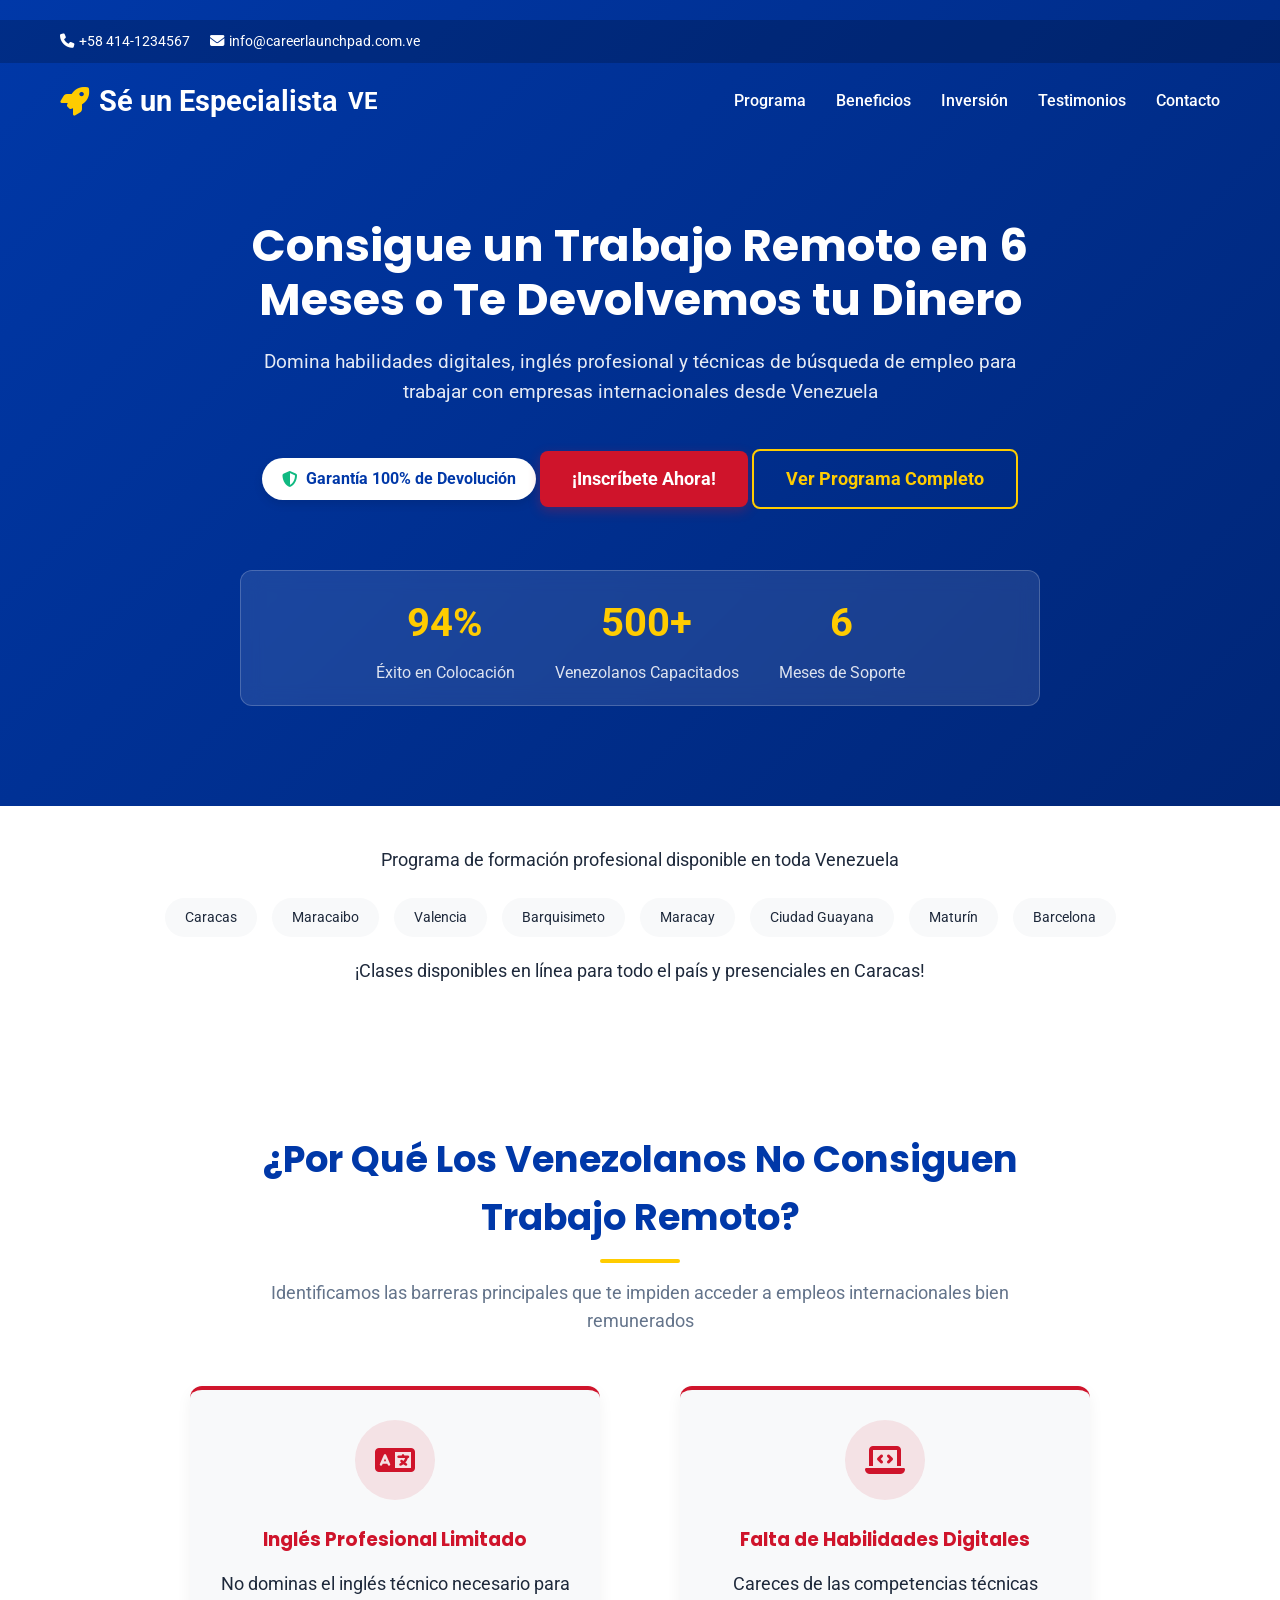
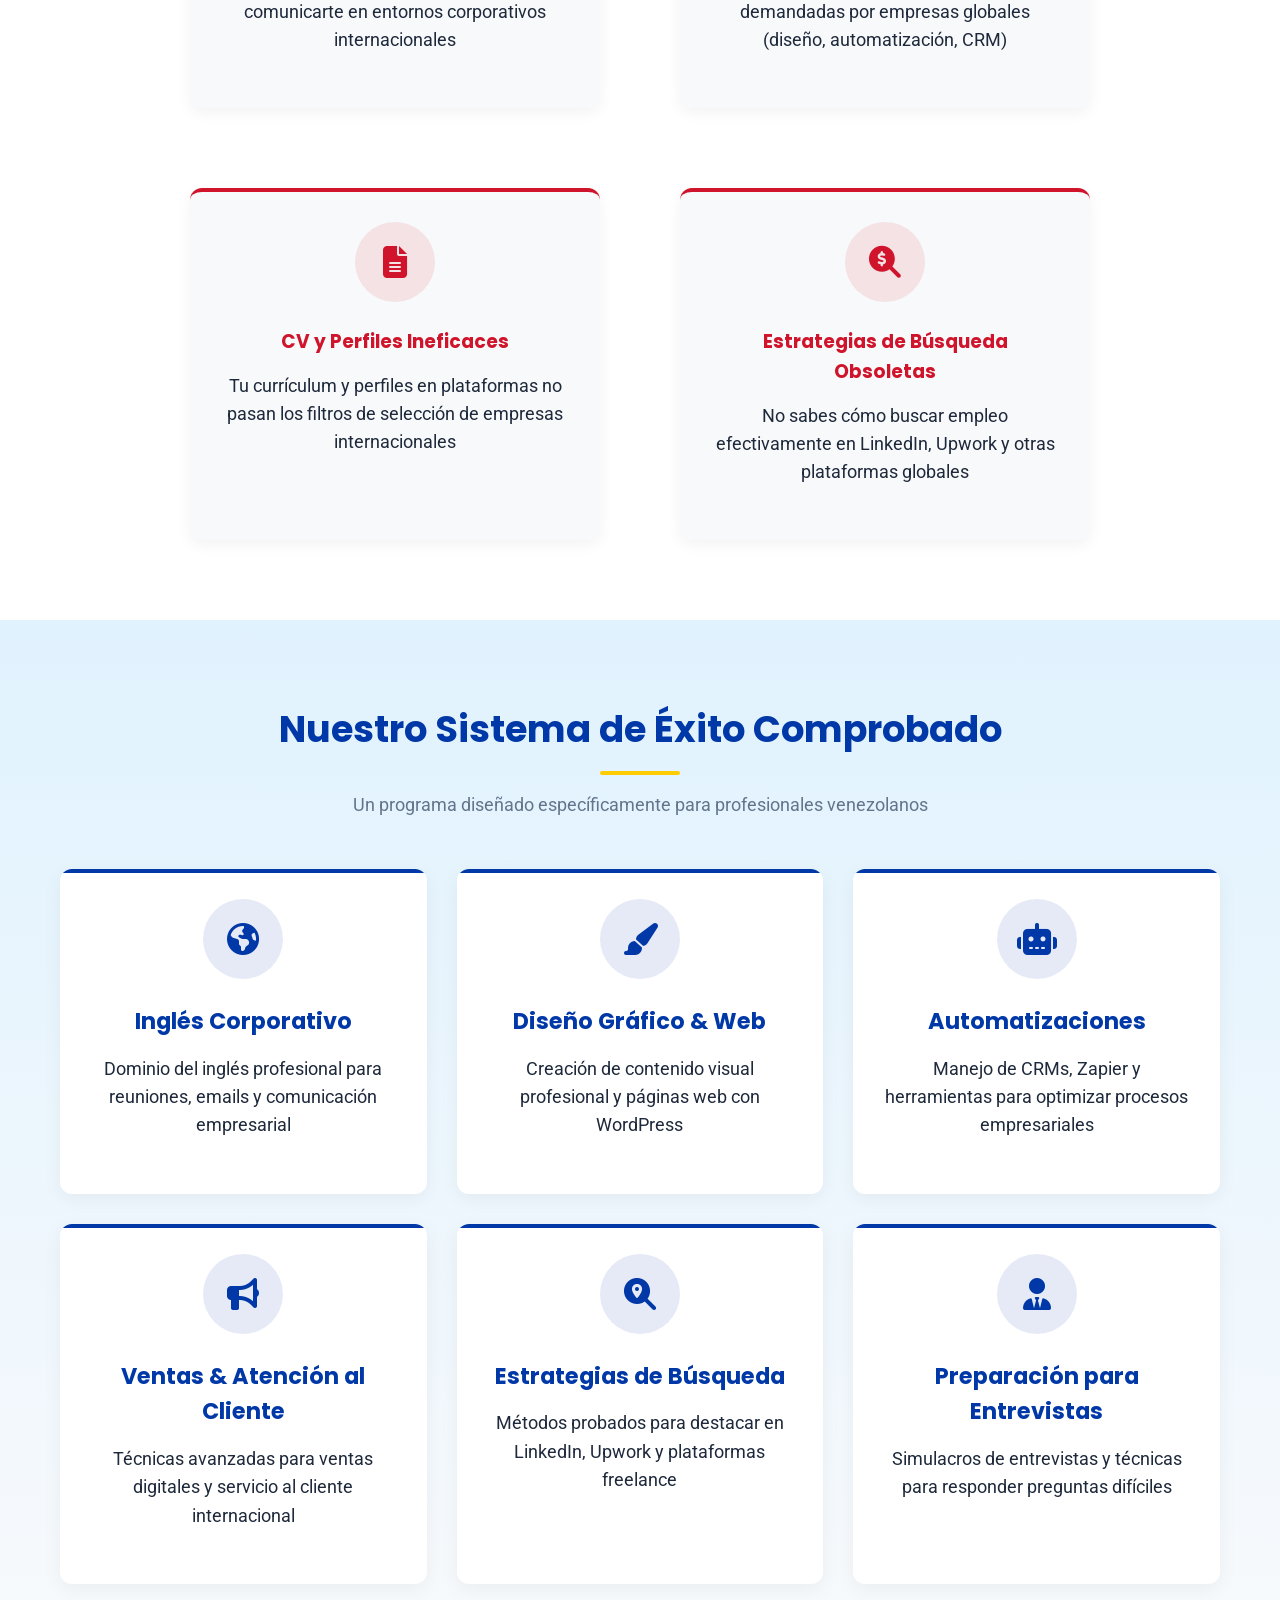
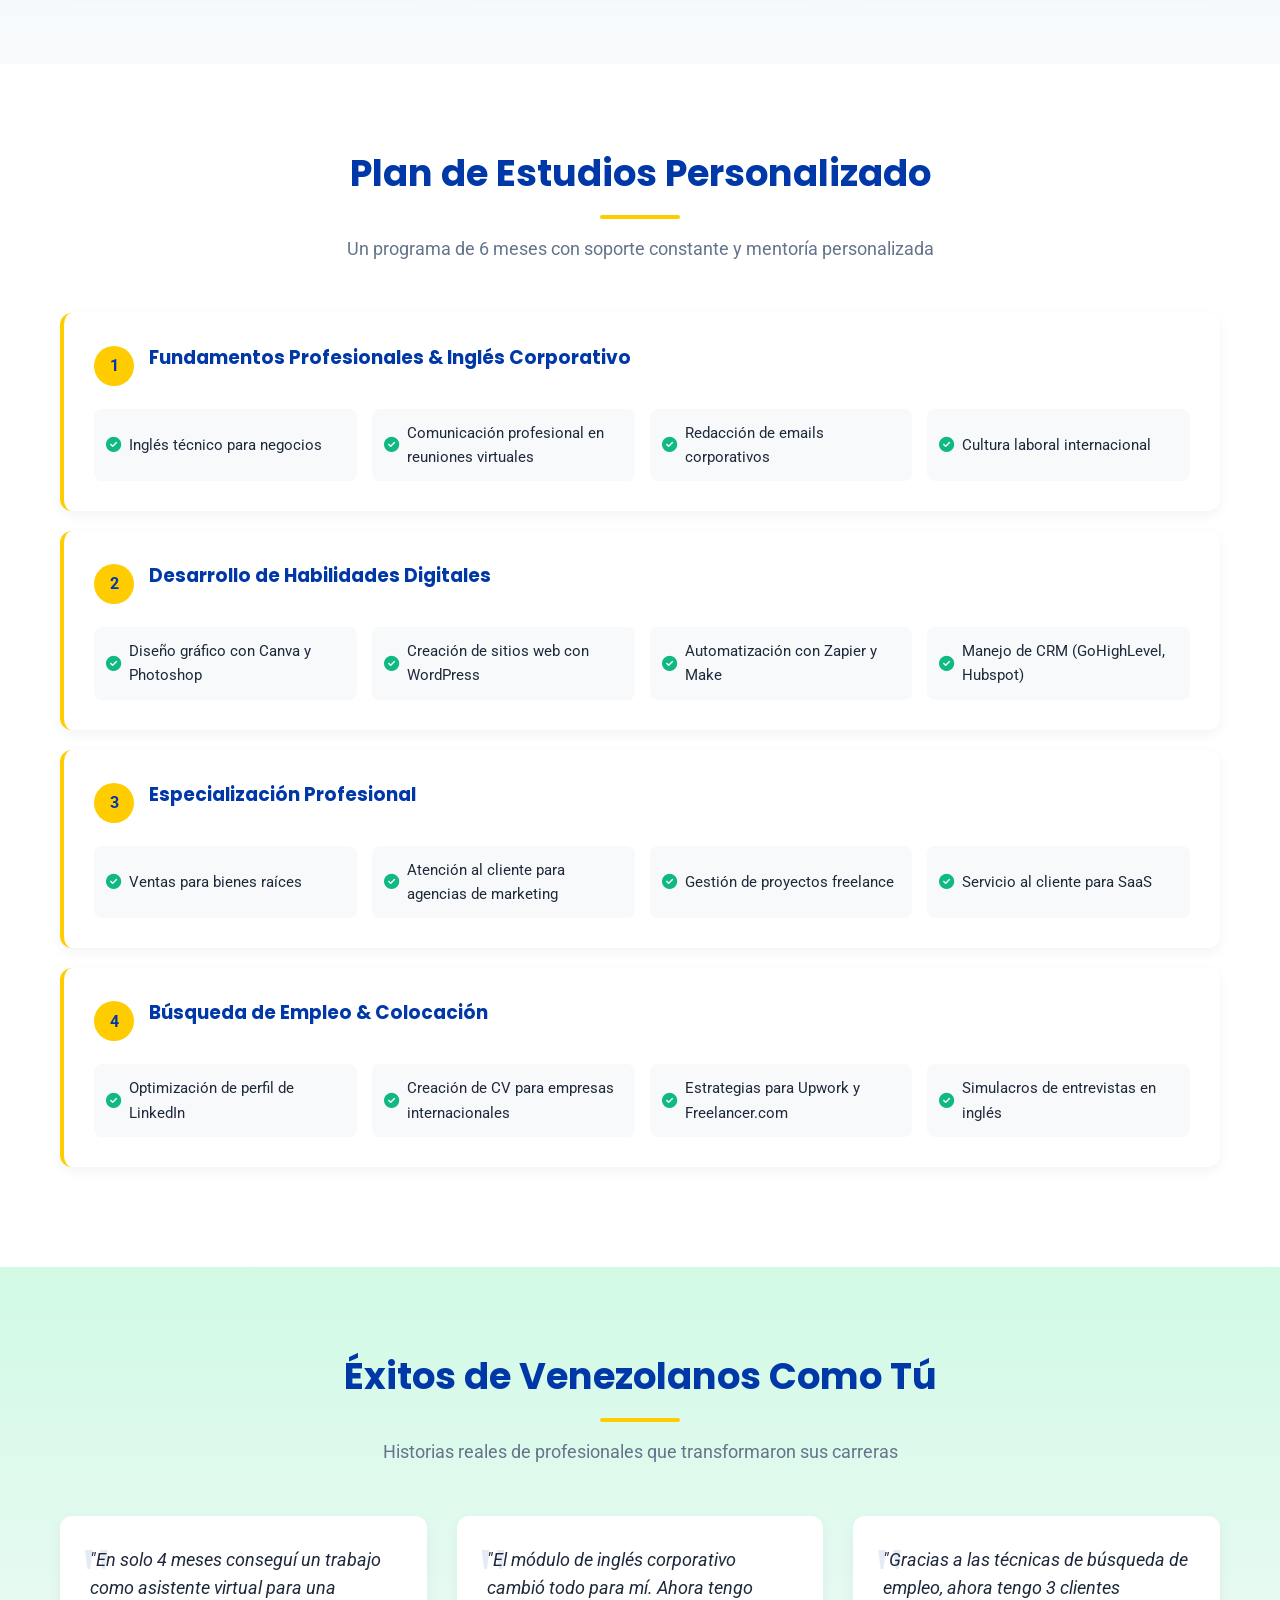
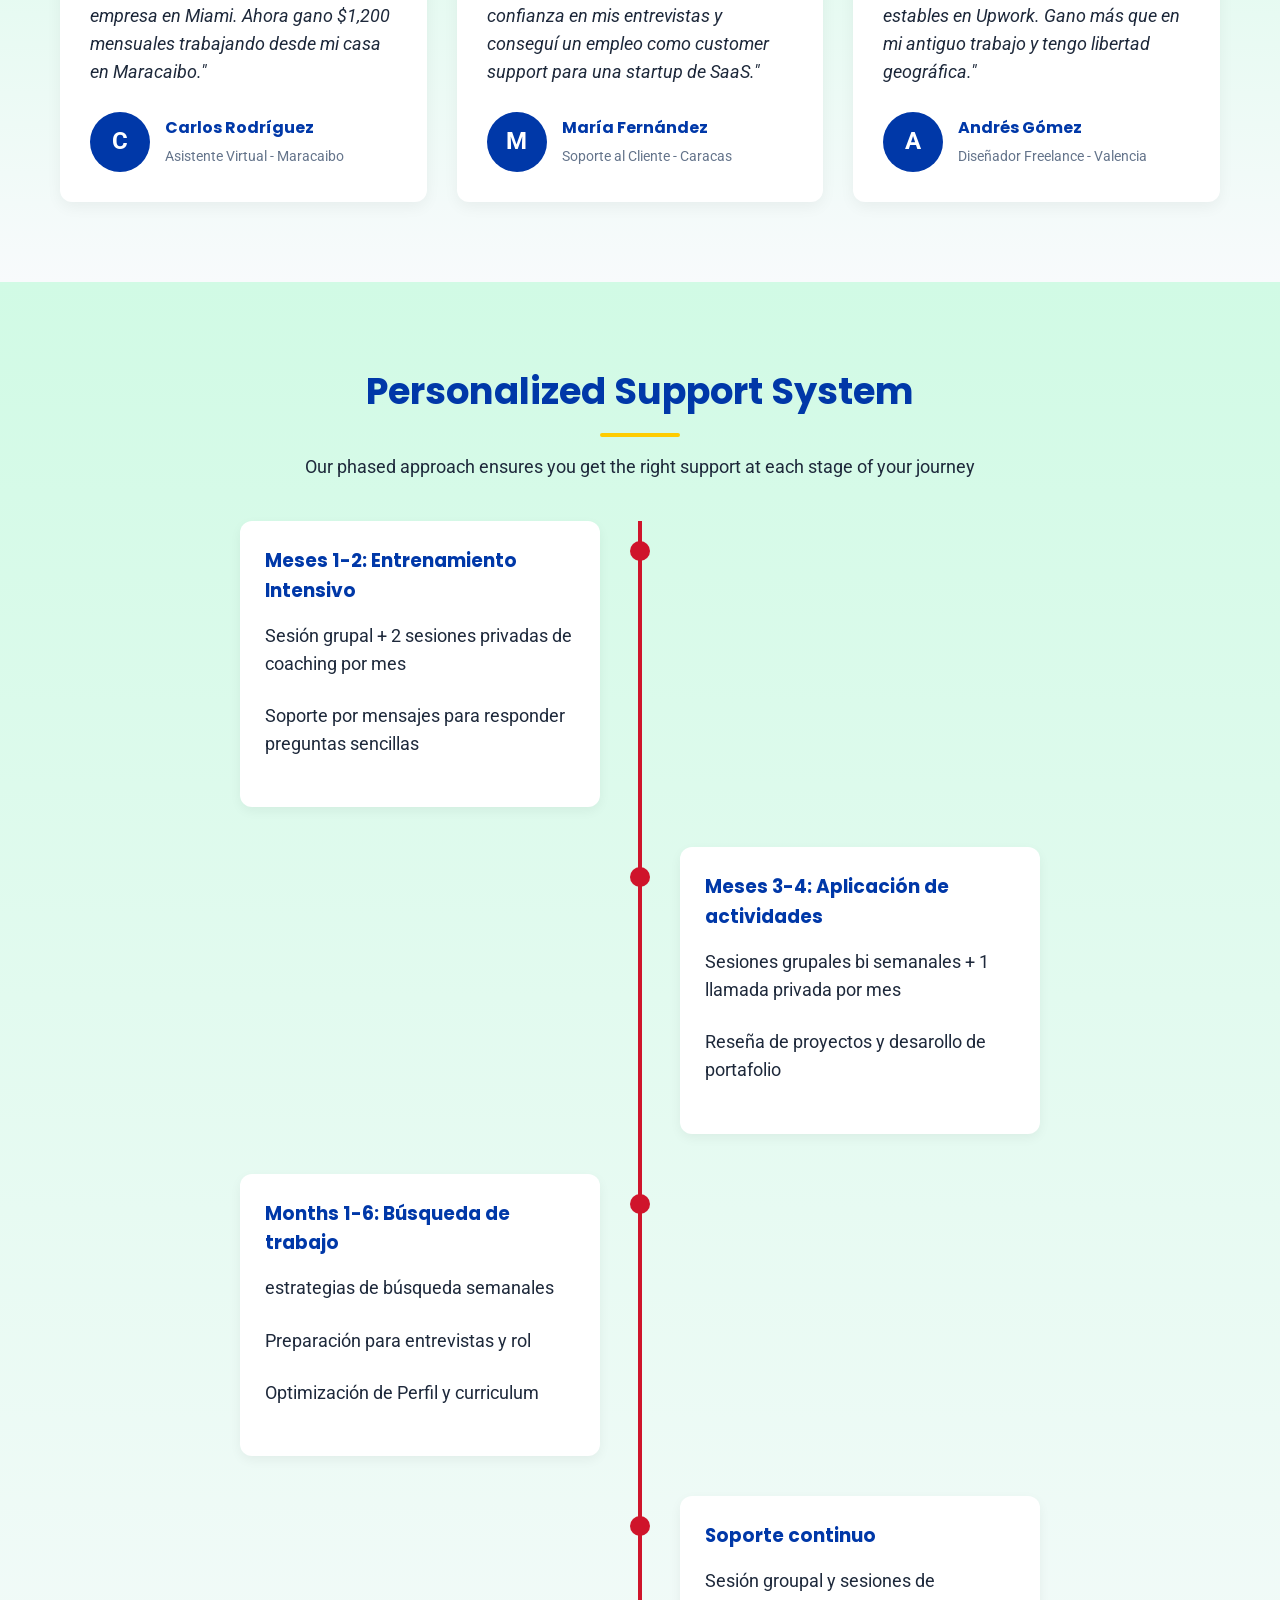
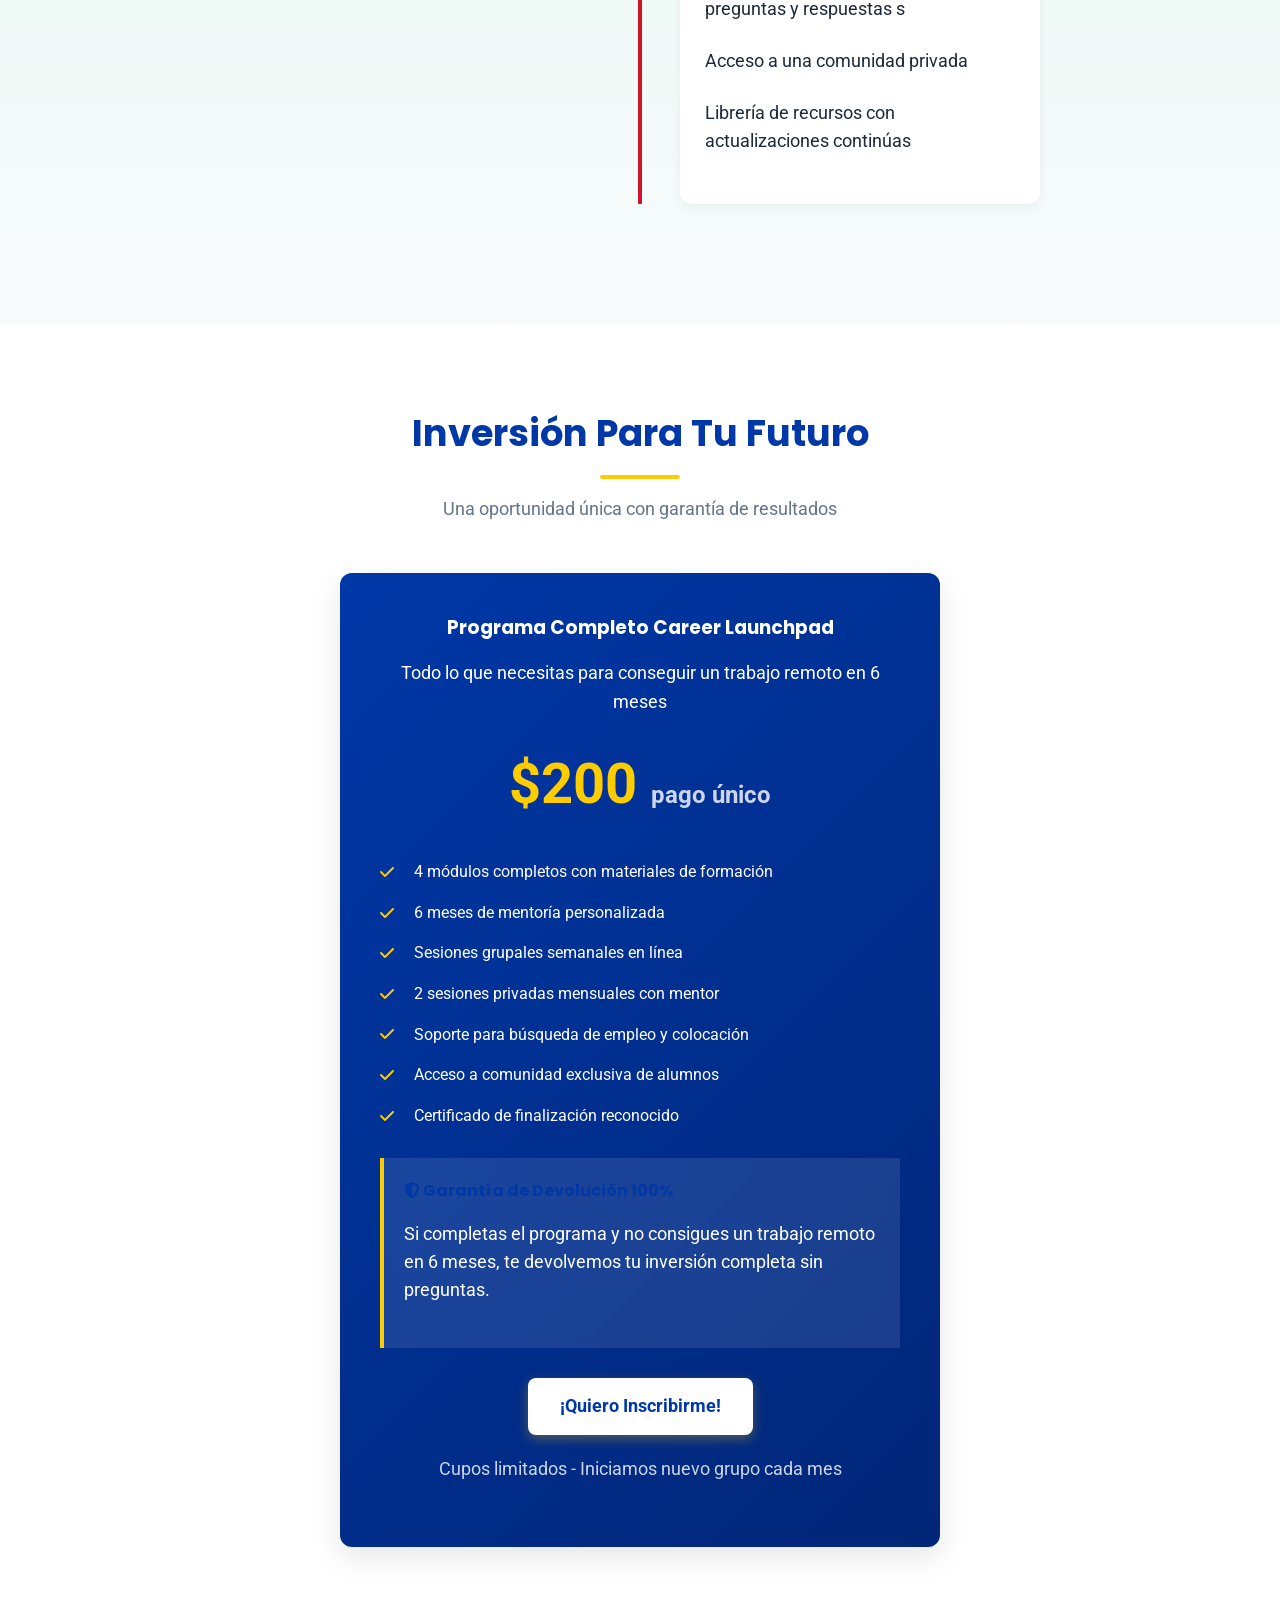
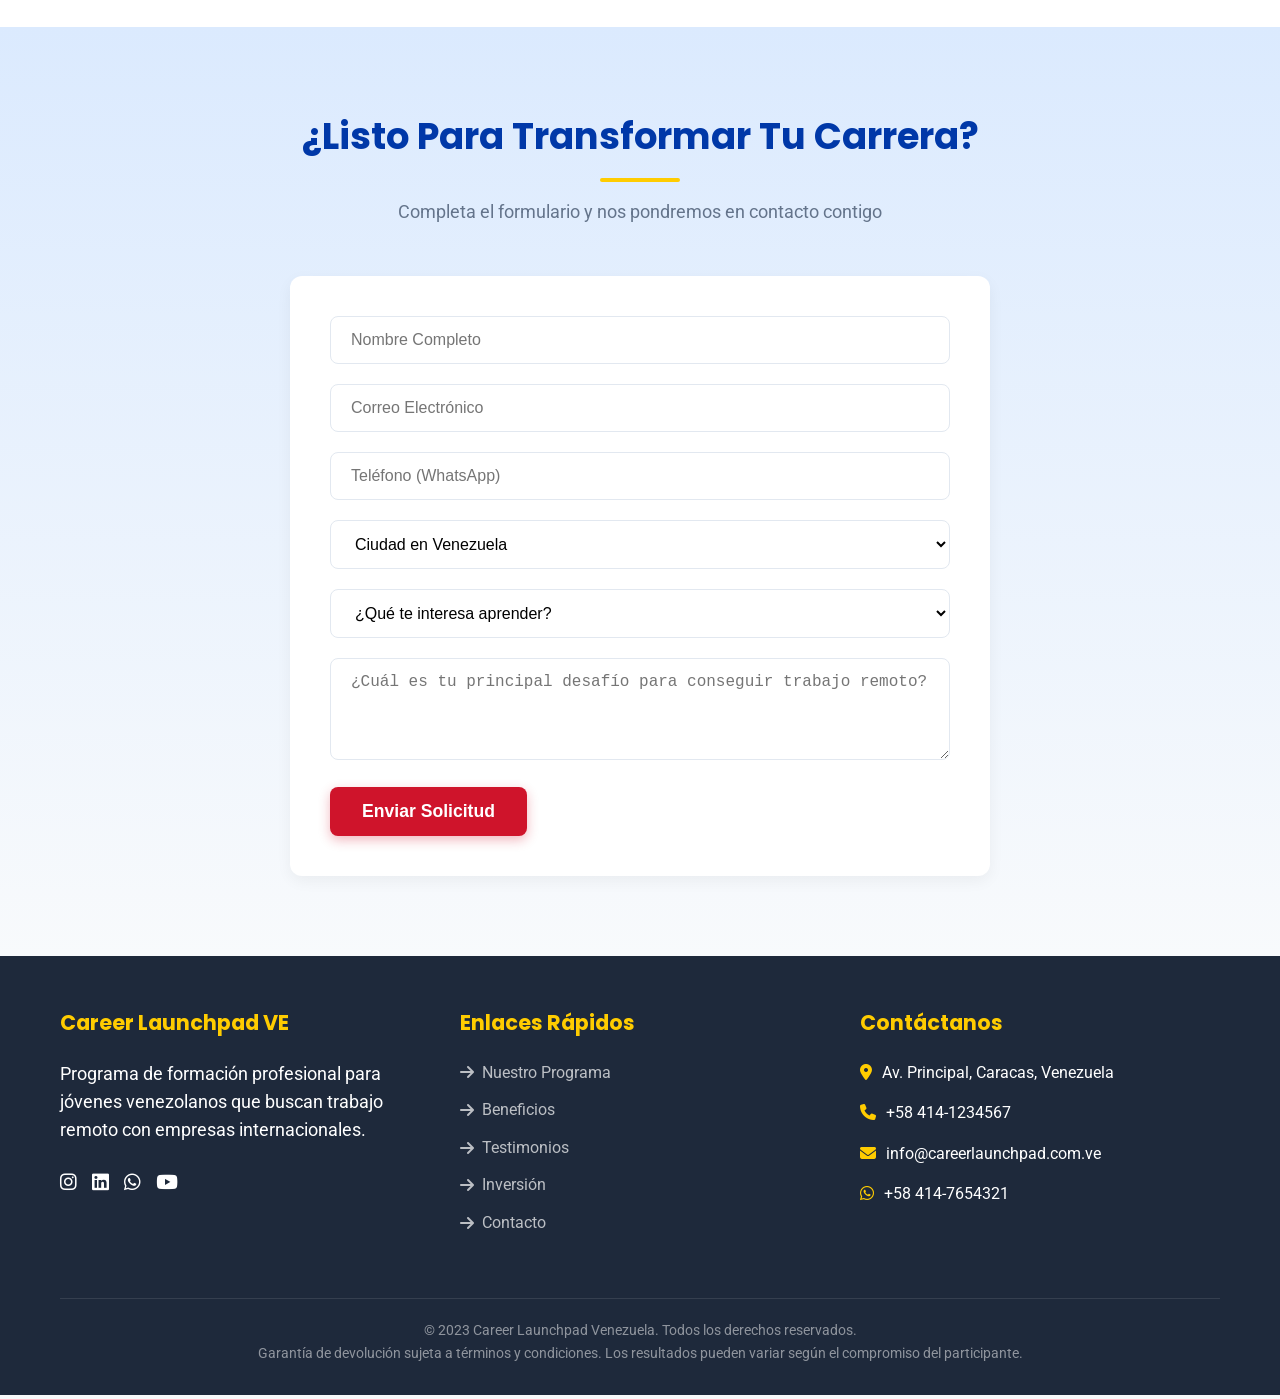
==== commit 12d8c28b: "Merge" ====
--- a/index.html
+++ b/index.html
@@ -1,530 +1,530 @@
-<!DOCTYPE html>
-<html lang="es-VE">
-<head>
-    <meta charset="UTF-8">
-    <meta name="viewport" content="width=device-width, initial-scale=1.0">
-    <title>Sé un especialista | Consigue Trabajo Remoto en 6 Meses</title>
-    <meta name="description" content="Programa de formación profesional para jóvenes venezolanos. Aprende habilidades digitales, inglés profesional y consigue trabajo remoto en 6 meses con nuestra garantía.">
-    <meta name="keywords" content="trabajo remoto venezuela, empleo remoto, cursos profesionales caracas, aprender inglés caracas, habilidades digitales venezuela, trabajo online, upwork venezuela">
-    <meta name="author" content="Miguel Poleo">
-    <link rel="stylesheet" href="https://cdnjs.cloudflare.com/ajax/libs/font-awesome/6.4.0/css/all.min.css">
-    <link href="https://fonts.googleapis.com/css2?family=Poppins:wght@300;400;500;600;700&family=Roboto:wght@300;400;500;700&display=swap" rel="stylesheet">
-    <link rel="stylesheet" href="style.css">
-</head>
-<body>
-    <!-- Header Section -->
-    <header>
-        <div class="top-bar">
-            <div class="container">
-                <div class="contact-info">
-                    <a href="tel:+584141234567"><i class="fas fa-phone"></i> +58 414-1234567</a>
-                    <a href="mailto:info@careerlaunchpad.om.ve"><i class="fas fa-envelope"></i> info@careerlaunchpad.com.ve</a>
-                </div>
-                <!-- <div class="social-icons">
-                    <a href="#"><i class="fab fa-instagram"></i></a>
-                    <a href="#"><i class="fab fa-linkedin"></i></a>
-                    <a href="#"><i class="fab fa-whatsapp"></i></a>
-                </div>-->
-            </div>
-        </div>
-        
-        <div class="container">
-            <div class="nav-container">
-                <div class="logo">
-                    <i class="fas fa-rocket"></i>
-                    CareerLaunchpad<sup>VE</sup>
-                </div>
-                <div class="nav-links">
-                    <a href="#programa">Programa</a>
-                    <a href="#beneficios">Beneficios</a>
-                    <a href="#precio">Inversión</a>
-                    <a href="#testimonios">Testimonios</a>
-                    <a href="#contacto">Contacto</a>
-                </div>
-                <button class="mobile-menu-btn">
-                    <i class="fas fa-bars"></i>
-                </button>
-            </div>
-            
-            <div class="header-content">
-                <h1>Consigue un Trabajo Remoto en 6 Meses o Te Devolvemos tu Dinero</h1>
-                <p>Domina habilidades digitales, inglés profesional y técnicas de búsqueda de empleo para trabajar con empresas internacionales desde Venezuela</p>
-                
-                <div class="guarantee-badge">
-                    <i class="fas fa-shield-alt"></i>
-                    <span>Garantía 100% de Devolución</span>
-                </div>
-                
-                <a href="#contacto" class="btn btn-secondary">¡Inscríbete Ahora!</a>
-                <a href="#programa" class="btn btn-outline">Ver Programa Completo</a>
-                
-                <div class="header-stats">
-                    <div class="stat-item">
-                        <div class="stat-number">94%</div>
-                        <div class="stat-text">Éxito en Colocación</div>
-                    </div>
-                    <div class="stat-item">
-                        <div class="stat-number">500+</div>
-                        <div class="stat-text">Venezolanos Capacitados</div>
-                    </div>
-                    <div class="stat-item">
-                        <div class="stat-number">6</div>
-                        <div class="stat-text">Meses de Soporte</div>
-                    </div>
-                </div>
-            </div>
-        </div>
-    </header>
-
-    <!-- Local SEO Section -->
-    <section class="local-seo">
-        <div class="container">
-            <p>Programa de formación profesional disponible en toda Venezuela</p>
-            <div class="cities-container">
-                <div class="city-badge">Caracas</div>
-                <div class="city-badge">Maracaibo</div>
-                <div class="city-badge">Valencia</div>
-                <div class="city-badge">Barquisimeto</div>
-                <div class="city-badge">Maracay</div>
-                <div class="city-badge">Ciudad Guayana</div>
-                <div class="city-badge">Maturín</div>
-                <div class="city-badge">Barcelona</div>
-            </div>
-            <p>¡Clases disponibles en línea para todo el país y presenciales en Caracas!</p>
-        </div>
-    </section>
-
-    <!-- Problem Section -->
-    <section class="problem-section" id="programa">
-        <div class="container">
-            <div class="section-title">
-                <h2>¿Por Qué Los Venezolanos No Consiguen Trabajo Remoto?</h2>
-                <p>Identificamos las barreras principales que te impiden acceder a empleos internacionales bien remunerados</p>
-            </div>
-          
-            <!--Cards-->
-            <div class="problem-container">
-                <div class="problem-card">
-                    <div class="problem-icon">
-                        <i class="fas fa-language"></i>
-                    </div>
-                    <h3>Inglés Profesional Limitado</h3>
-                    <p>No dominas el inglés técnico necesario para comunicarte en entornos corporativos internacionales</p>
-                </div>
-                
-                <div class="problem-card">
-                    <div class="problem-icon">
-                        <i class="fas fa-laptop-code"></i>
-                    </div>
-                    <h3>Falta de Habilidades Digitales</h3>
-                    <p>Careces de las competencias técnicas demandadas por empresas globales (diseño, automatización, CRM)</p>
-                </div>
-                
-                <div class="problem-card">
-                    <div class="problem-icon">
-                        <i class="fas fa-file-alt"></i>
-                    </div>
-                    <h3>CV y Perfiles Ineficaces</h3>
-                    <p>Tu currículum y perfiles en plataformas no pasan los filtros de selección de empresas internacionales</p>
-                </div>
-                
-                <div class="problem-card">
-                    <div class="problem-icon">
-                        <i class="fas fa-search-dollar"></i>
-                    </div>
-                    <h3>Estrategias de Búsqueda Obsoletas</h3>
-                    <p>No sabes cómo buscar empleo efectivamente en LinkedIn, Upwork y otras plataformas globales</p>
-                </div>
-            </div>
-        </div>
-    </section>
-
-    <!-- Features Section -->
-    <section class="features-section" id="beneficios">
-        <div class="container">
-            <div class="section-title">
-                <h2>Nuestro Sistema de Éxito Comprobado</h2>
-                <p>Un programa diseñado específicamente para profesionales venezolanos</p>
-            </div>
-            
-            <div class="features">
-                <div class="feature">
-                    <div class="feature-icon">
-                        <i class="fas fa-globe-americas"></i>
-                    </div>
-                    <h3>Inglés Corporativo</h3>
-                    <p>Dominio del inglés profesional para reuniones, emails y comunicación empresarial</p>
-                </div>
-                
-                <div class="feature">
-                    <div class="feature-icon">
-                        <i class="fas fa-paint-brush"></i>
-                    </div>
-                    <h3>Diseño Gráfico & Web</h3>
-                    <p>Creación de contenido visual profesional y páginas web con WordPress</p>
-                </div>
-                
-                <div class="feature">
-                    <div class="feature-icon">
-                        <i class="fas fa-robot"></i>
-                    </div>
-                    <h3>Automatizaciones</h3>
-                    <p>Manejo de CRMs, Zapier y herramientas para optimizar procesos empresariales</p>
-                </div>
-                
-                <div class="feature">
-                    <div class="feature-icon">
-                        <i class="fas fa-bullhorn"></i>
-                    </div>
-                    <h3>Ventas & Atención al Cliente</h3>
-                    <p>Técnicas avanzadas para ventas digitales y servicio al cliente internacional</p>
-                </div>
-                
-                <div class="feature">
-                    <div class="feature-icon">
-                        <i class="fas fa-search-location"></i>
-                    </div>
-                    <h3>Estrategias de Búsqueda</h3>
-                    <p>Métodos probados para destacar en LinkedIn, Upwork y plataformas freelance</p>
-                </div>
-                
-                <div class="feature">
-                    <div class="feature-icon">
-                        <i class="fas fa-user-tie"></i>
-                    </div>
-                    <h3>Preparación para Entrevistas</h3>
-                    <p>Simulacros de entrevistas y técnicas para responder preguntas difíciles</p>
-                </div>
-            </div>
-        </div>
-    </section>
-
-    <!-- Curriculum Section -->
-    <section class="curriculum-section">
-        <div class="container">
-            <div class="section-title">
-                <h2>Plan de Estudios Personalizado</h2>
-                <p>Un programa de 6 meses con soporte constante y mentoría personalizada</p>
-            </div>
-            
-            <div class="module">
-                <div class="module-header">
-                    <div class="module-number">1</div>
-                    <h3>Fundamentos Profesionales & Inglés Corporativo</h3>
-                </div>
-                <div class="topics">
-                    <div class="topic"><i class="fas fa-check-circle"></i> Inglés técnico para negocios</div>
-                    <div class="topic"><i class="fas fa-check-circle"></i> Comunicación profesional en reuniones virtuales</div>
-                    <div class="topic"><i class="fas fa-check-circle"></i> Redacción de emails corporativos</div>
-                    <div class="topic"><i class="fas fa-check-circle"></i> Cultura laboral internacional</div>
-                </div>
-            </div>
-            
-            <div class="module">
-                <div class="module-header">
-                    <div class="module-number">2</div>
-                    <h3>Desarrollo de Habilidades Digitales</h3>
-                </div>
-                <div class="topics">
-                    <div class="topic"><i class="fas fa-check-circle"></i> Diseño gráfico con Canva y Photoshop</div>
-                    <div class="topic"><i class="fas fa-check-circle"></i> Creación de sitios web con WordPress</div>
-                    <div class="topic"><i class="fas fa-check-circle"></i> Automatización con Zapier y Make</div>
-                    <div class="topic"><i class="fas fa-check-circle"></i> Manejo de CRM (GoHighLevel, Hubspot)</div>
-                </div>
-            </div>
-            
-            <div class="module">
-                <div class="module-header">
-                    <div class="module-number">3</div>
-                    <h3>Especialización Profesional</h3>
-                </div>
-                <div class="topics">
-                    <div class="topic"><i class="fas fa-check-circle"></i> Ventas para bienes raíces</div>
-                    <div class="topic"><i class="fas fa-check-circle"></i> Atención al cliente para agencias de marketing</div>
-                    <div class="topic"><i class="fas fa-check-circle"></i> Gestión de proyectos freelance</div>
-                    <div class="topic"><i class="fas fa-check-circle"></i> Servicio al cliente para SaaS</div>
-                </div>
-            </div>
-            
-            <div class="module">
-                <div class="module-header">
-                    <div class="module-number">4</div>
-                    <h3>Búsqueda de Empleo & Colocación</h3>
-                </div>
-                <div class="topics">
-                    <div class="topic"><i class="fas fa-check-circle"></i> Optimización de perfil de LinkedIn</div>
-                    <div class="topic"><i class="fas fa-check-circle"></i> Creación de CV para empresas internacionales</div>
-                    <div class="topic"><i class="fas fa-check-circle"></i> Estrategias para Upwork y Freelancer.com</div>
-                    <div class="topic"><i class="fas fa-check-circle"></i> Simulacros de entrevistas en inglés</div>
-                </div>
-            </div>
-        </div>
-    </section>
-
-    <!-- Testimonials Section -->
-    <section class="testimonials-section" id="testimonios">
-        <div class="container">
-            <div class="section-title">
-                <h2>Éxitos de Venezolanos Como Tú</h2>
-                <p>Historias reales de profesionales que transformaron sus carreras</p>
-            </div>
-            
-            <div class="testimonials">
-                <div class="testimonial">
-                    <div class="testimonial-content">
-                        <p>"En solo 4 meses conseguí un trabajo como asistente virtual para una empresa en Miami. Ahora gano $1,200 mensuales trabajando desde mi casa en Maracaibo."</p>
-                        <div class="testimonial-author">
-                            <div class="author-avatar">C</div>
-                            <div class="author-info">
-                                <h4>Carlos Rodríguez</h4>
-                                <p>Asistente Virtual - Maracaibo</p>
-                            </div>
-                        </div>
-                    </div>
-                </div>
-                
-                <div class="testimonial">
-                    <div class="testimonial-content">
-                        <p>"El módulo de inglés corporativo cambió todo para mí. Ahora tengo confianza en mis entrevistas y conseguí un empleo como customer support para una startup de SaaS."</p>
-                        <div class="testimonial-author">
-                            <div class="author-avatar">M</div>
-                            <div class="author-info">
-                                <h4>María Fernández</h4>
-                                <p>Soporte al Cliente - Caracas</p>
-                            </div>
-                        </div>
-                    </div>
-                </div>
-                
-                <div class="testimonial">
-                    <div class="testimonial-content">
-                        <p>"Gracias a las técnicas de búsqueda de empleo, ahora tengo 3 clientes estables en Upwork. Gano más que en mi antiguo trabajo y tengo libertad geográfica."</p>
-                        <div class="testimonial-author">
-                            <div class="author-avatar">A</div>
-                            <div class="author-info">
-                                <h4>Andrés Gómez</h4>
-                                <p>Diseñador Freelance - Valencia</p>
-                            </div>
-                        </div>
-                    </div>
-                </div>
-            </div>
-        </div>
-    </section>
-  <!-- Support Section -->
-  <section class="support-section">
-    <div class="container">
-      <h2>Personalized Support System</h2>
-      <p style="text-align: center; max-width: 800px; margin: 0 auto 40px;">Our phased approach ensures you get the right support at each stage of your journey</p>
-      
-      <div class="support-timeline">
-        <div class="timeline-item">
-          <div class="timeline-content">
-            <h3>Meses 1-2: Entrenamiento Intensivo</h3>
-            <p>Sesión  grupal + 2 sesiones privadas de coaching por mes</p>
-            <p>Soporte por mensajes para responder preguntas sencillas</p>
-          </div>
-        </div>
-        
-        <div class="timeline-item">
-          <div class="timeline-content">
-            <h3>Meses 3-4: Aplicación de actividades</h3>
-            <p>Sesiones grupales bi semanales  + 1 llamada privada por mes</p>
-            <p>Reseña de proyectos y desarollo de portafolio </p>
-          </div>
-        </div>
-        
-        <div class="timeline-item">
-          <div class="timeline-content">
-            <h3>Months 1-6: Búsqueda de trabajo</h3>
-            <p>estrategias de búsqueda semanales</p>
-            <p> Preparación para entrevistas y rol</p>
-            <p>Optimización de Perfil y curriculum</p>
-          </div>
-        </div>
-        
-        <div class="timeline-item">
-          <div class="timeline-content">
-            <h3>Soporte continuo</h3>
-            <p>Sesión groupal y sesiones de preguntas y respuestas s</p>
-            <p>Acceso a una comunidad privada</p>
-            <p>Librería de recursos con actualizaciones continúas</p>
-          </div>
-        </div>
-      </div>
-    </div>
-  </section>
-
-
-    <!-- Pricing Section -->
-    <section class="pricing-section" id="precio">
-        <div class="container">
-            <div class="section-title">
-                <h2>Inversión Para Tu Futuro</h2>
-                <p>Una oportunidad única con garantía de resultados</p>
-            </div>
-            
-            <div class="pricing-card">
-                <h3>Programa Completo Career Launchpad</h3>
-                <p>Todo lo que necesitas para conseguir un trabajo remoto en 6 meses</p>
-                
-                <div class="price">$200 <span>pago único</span></div>
-                
-                <div class="included-list">
-                    <div class="included-item">
-                        <i class="fas fa-check"></i>
-                        <div>4 módulos completos con materiales de formación</div>
-                    </div>
-                    <div class="included-item">
-                        <i class="fas fa-check"></i>
-                        <div>6 meses de mentoría personalizada</div>
-                    </div>
-                    <div class="included-item">
-                        <i class="fas fa-check"></i>
-                        <div>Sesiones grupales semanales en línea</div>
-                    </div>
-                    <div class="included-item">
-                        <i class="fas fa-check"></i>
-                        <div>2 sesiones privadas mensuales con mentor</div>
-                    </div>
-                    <div class="included-item">
-                        <i class="fas fa-check"></i>
-                        <div>Soporte para búsqueda de empleo y colocación</div>
-                    </div>
-                    <div class="included-item">
-                        <i class="fas fa-check"></i>
-                        <div>Acceso a comunidad exclusiva de alumnos</div>
-                    </div>
-                    <div class="included-item">
-                        <i class="fas fa-check"></i>
-                        <div>Certificado de finalización reconocido</div>
-                    </div>
-                </div>
-                
-                <div class="guarantee-box">
-                    <h4><i class="fas fa-shield-alt"></i> Garantía de Devolución 100%</h4>
-                    <p>Si completas el programa y no consigues un trabajo remoto en 6 meses, te devolvemos tu inversión completa sin preguntas.</p>
-                </div>
-                
-                <a href="#contacto" class="btn" style="background: white; color: var(--primary);">¡Quiero Inscribirme!</a>
-                <p style="margin-top: 20px; color: rgba(255, 255, 255, 0.8);">Cupos limitados - Iniciamos nuevo grupo cada mes</p>
-            </div>
-        </div>
-    </section>
-
-    <!-- Contact Section -->
-    <section class="contact-section" id="contacto">
-        <div class="container">
-            <div class="section-title">
-                <h2>¿Listo Para Transformar Tu Carrera?</h2>
-                <p>Completa el formulario y nos pondremos en contacto contigo</p>
-            </div>
-            
-            <div class="form-container">
-                <form>
-                    <div class="form-group">
-                        <input type="text" class="form-control" placeholder="Nombre Completo" required>
-                    </div>
-                    
-                    <div class="form-group">
-                        <input type="email" class="form-control" placeholder="Correo Electrónico" required>
-                    </div>
-                    
-                    <div class="form-group">
-                        <input type="tel" class="form-control" placeholder="Teléfono (WhatsApp)">
-                    </div>
-                    
-                    <div class="form-group">
-                        <select class="form-control" required>
-                            <option value="" disabled selected>Ciudad en Venezuela</option>
-                            <option>Caracas</option>
-                            <option>Maracaibo</option>
-                            <option>Valencia</option>
-                            <option>Barquisimeto</option>
-                            <option>Maracay</option>
-                            <option>Ciudad Guayana</option>
-                            <option>Otra ciudad</option>
-                        </select>
-                    </div>
-                    
-                    <div class="form-group">
-                        <select class="form-control" required>
-                            <option value="" disabled selected>¿Qué te interesa aprender?</option>
-                            <option>Inglés profesional</option>
-                            <option>Diseño gráfico/web</option>
-                            <option>Automatizaciones y CRM</option>
-                            <option>Atención al cliente</option>
-                            <option>Técnicas de ventas</option>
-                            <option>Búsqueda de empleo remoto</option>
-                            <option>Todas las áreas</option>
-                        </select>
-                    </div>
-                    
-                    <div class="form-group">
-                        <textarea class="form-control" placeholder="¿Cuál es tu principal desafío para conseguir trabajo remoto?" rows="4"></textarea>
-                    </div>
-                    
-                    <button type="submit" class="btn btn-secondary">Enviar Solicitud</button>
-                </form>
-            </div>
-        </div>
-    </section>
-
-    <!-- Footer -->
-    <footer>
-        <div class="container">
-            <div class="footer-content">
-                <div class="footer-column">
-                    <h4>Career Launchpad VE</h4>
-                    <p>Programa de formación profesional para jóvenes venezolanos que buscan trabajo remoto con empresas internacionales.</p>
-                    <div class="social-icons" style="margin-top: 20px;">
-                        <a href="#"><i class="fab fa-instagram"></i></a>
-                        <a href="#"><i class="fab fa-linkedin"></i></a>
-                        <a href="#"><i class="fab fa-whatsapp"></i></a>
-                        <a href="#"><i class="fab fa-youtube"></i></a>
-                    </div>
-                </div>
-                
-                <div class="footer-column">
-                    <h4>Enlaces Rápidos</h4>
-                    <ul class="footer-links">
-                        <li><a href="#programa"><i class="fas fa-arrow-right"></i> Nuestro Programa</a></li>
-                        <li><a href="#beneficios"><i class="fas fa-arrow-right"></i> Beneficios</a></li>
-                        <li><a href="#testimonios"><i class="fas fa-arrow-right"></i> Testimonios</a></li>
-                        <li><a href="#precio"><i class="fas fa-arrow-right"></i> Inversión</a></li>
-                        <li><a href="#contacto"><i class="fas fa-arrow-right"></i> Contacto</a></li>
-                    </ul>
-                </div>
-                
-                <div class="footer-column">
-                    <h4>Contáctanos</h4>
-                    <div class="contact-info-footer">
-                        <div class="contact-item">
-                            <i class="fas fa-map-marker-alt"></i>
-                            <span>Av. Principal, Caracas, Venezuela</span>
-                        </div>
-                        <div class="contact-item">
-                            <i class="fas fa-phone"></i>
-                            <span>+58 414-1234567</span>
-                        </div>
-                        <div class="contact-item">
-                            <i class="fas fa-envelope"></i>
-                            <span>info@careerlaunchpad.com.ve</span>
-                        </div>
-                        <div class="contact-item">
-                            <i class="fab fa-whatsapp"></i>
-                            <span>+58 414-7654321</span>
-                        </div>
-                    </div>
-                </div>
-            </div>
-            
-            <div class="copyright">
-                &copy; 2023 Career Launchpad Venezuela. Todos los derechos reservados.<br>
-                Garantía de devolución sujeta a términos y condiciones. Los resultados pueden variar según el compromiso del participante.
-            </div>
-        </div>
-    </footer>
-    <link rel="stylesheet" href="style.css">
-</body>
+<!DOCTYPE html>
+<html lang="es-VE">
+<head>
+    <meta charset="UTF-8">
+    <meta name="viewport" content="width=device-width, initial-scale=1.0">
+    <title>Sé un especialista | Consigue Trabajo Remoto en 6 Meses</title>
+    <meta name="description" content="Programa de formación profesional para jóvenes venezolanos. Aprende habilidades digitales, inglés profesional y consigue trabajo remoto en 6 meses con nuestra garantía.">
+    <meta name="keywords" content="trabajo remoto venezuela, empleo remoto, cursos profesionales caracas, aprender inglés caracas, habilidades digitales venezuela, trabajo online, upwork venezuela">
+    <meta name="author" content="Miguel Poleo">
+    <link rel="stylesheet" href="https://cdnjs.cloudflare.com/ajax/libs/font-awesome/6.4.0/css/all.min.css">
+    <link href="https://fonts.googleapis.com/css2?family=Poppins:wght@300;400;500;600;700&family=Roboto:wght@300;400;500;700&display=swap" rel="stylesheet">
+    <link rel="stylesheet" href="style.css">
+</head>
+<body>
+    <!-- Header Section -->
+    <header>
+        <div class="top-bar">
+            <div class="container">
+                <div class="contact-info">
+                    <a href="tel:+584141237"><i class="fas fa-phone"></i> +58 414-1234567</a>
+                    <a href="mailto:info@careerlaunchpad.com.ve"><i class="fas fa-envelope"></i> info@careerlaunchpad.com.ve</a>
+                </div>
+                <!-- <div class="social-icons">
+                    <a href="#"><i class="fab fa-instagram"></i></a>
+                    <a href="#"><i class="fab fa-linkedin"></i></a>
+                    <a href="#"><i class="fab fa-whatsapp"></i></a>
+                </div>-->
+            </div>
+        </div>
+        
+        <div class="container">
+            <div class="nav-container">
+                <div class="logo">
+                    <i class="fas fa-rocket"></i>
+                    Sé un Especialista<sup>VE</sup>
+                </div>
+                <div class="nav-links">
+                    <a href="#programa">Programa</a>
+                    <a href="#beneficios">Beneficios</a>
+                    <a href="#precio">Inversión</a>
+                    <a href="#testimonios">Testimonios</a>
+                    <a href="#contacto">Contacto</a>
+                </div>
+                <button class="mobile-menu-btn">
+                    <i class="fas fa-bars"></i>
+                </button>
+            </div>
+            
+            <div class="header-content">
+                <h1>Consigue un Trabajo Remoto en 6 Meses o Te Devolvemos tu Dinero</h1>
+                <p>Domina habilidades digitales, inglés profesional y técnicas de búsqueda de empleo para trabajar con empresas internacionales desde Venezuela</p>
+                
+                <div class="guarantee-badge">
+                    <i class="fas fa-shield-alt"></i>
+                    <span>Garantía 100% de Devolución</span>
+                </div>
+                
+                <a href="#contacto" class="btn btn-secondary">¡Inscríbete Ahora!</a>
+                <a href="#programa" class="btn btn-outline">Ver Programa Completo</a>
+                
+                <div class="header-stats">
+                    <div class="stat-item">
+                        <div class="stat-number">94%</div>
+                        <div class="stat-text">Éxito en Colocación</div>
+                    </div>
+                    <div class="stat-item">
+                        <div class="stat-number">500+</div>
+                        <div class="stat-text">Venezolanos Capacitados</div>
+                    </div>
+                    <div class="stat-item">
+                        <div class="stat-number">6</div>
+                        <div class="stat-text">Meses de Soporte</div>
+                    </div>
+                </div>
+            </div>
+        </div>
+    </header>
+
+    <!-- Local SEO Section -->
+    <section class="local-seo">
+        <div class="container">
+            <p>Programa de formación profesional disponible en toda Venezuela</p>
+            <div class="cities-container">
+                <div class="city-badge">Caracas</div>
+                <div class="city-badge">Maracaibo</div>
+                <div class="city-badge">Valencia</div>
+                <div class="city-badge">Barquisimeto</div>
+                <div class="city-badge">Maracay</div>
+                <div class="city-badge">Ciudad Guayana</div>
+                <div class="city-badge">Maturín</div>
+                <div class="city-badge">Barcelona</div>
+            </div>
+            <p>¡Clases disponibles en línea para todo el país y presenciales en Caracas!</p>
+        </div>
+    </section>
+
+    <!-- Problem Section -->
+    <section class="problem-section" id="programa">
+        <div class="container">
+            <div class="section-title">
+                <h2>¿Por Qué Los Venezolanos No Consiguen Trabajo Remoto?</h2>
+                <p>Identificamos las barreras principales que te impiden acceder a empleos internacionales bien remunerados</p>
+            </div>
+          
+            <!--Cards-->
+            <div class="problem-container">
+                <div class="problem-card">
+                    <div class="problem-icon">
+                        <i class="fas fa-language"></i>
+                    </div>
+                    <h3>Inglés Profesional Limitado</h3>
+                    <p>No dominas el inglés técnico necesario para comunicarte en entornos corporativos internacionales</p>
+                </div>
+                
+                <div class="problem-card">
+                    <div class="problem-icon">
+                        <i class="fas fa-laptop-code"></i>
+                    </div>
+                    <h3>Falta de Habilidades Digitales</h3>
+                    <p>Careces de las competencias técnicas demandadas por empresas globales (diseño, automatización, CRM)</p>
+                </div>
+                
+                <div class="problem-card">
+                    <div class="problem-icon">
+                        <i class="fas fa-file-alt"></i>
+                    </div>
+                    <h3>CV y Perfiles Ineficaces</h3>
+                    <p>Tu currículum y perfiles en plataformas no pasan los filtros de selección de empresas internacionales</p>
+                </div>
+                
+                <div class="problem-card">
+                    <div class="problem-icon">
+                        <i class="fas fa-search-dollar"></i>
+                    </div>
+                    <h3>Estrategias de Búsqueda Obsoletas</h3>
+                    <p>No sabes cómo buscar empleo efectivamente en LinkedIn, Upwork y otras plataformas globales</p>
+                </div>
+            </div>
+        </div>
+    </section>
+
+    <!-- Features Section -->
+    <section class="features-section" id="beneficios">
+        <div class="container">
+            <div class="section-title">
+                <h2>Nuestro Sistema de Éxito Comprobado</h2>
+                <p>Un programa diseñado específicamente para profesionales venezolanos</p>
+            </div>
+            
+            <div class="features">
+                <div class="feature">
+                    <div class="feature-icon">
+                        <i class="fas fa-globe-americas"></i>
+                    </div>
+                    <h3>Inglés Corporativo</h3>
+                    <p>Dominio del inglés profesional para reuniones, emails y comunicación empresarial</p>
+                </div>
+                
+                <div class="feature">
+                    <div class="feature-icon">
+                        <i class="fas fa-paint-brush"></i>
+                    </div>
+                    <h3>Diseño Gráfico & Web</h3>
+                    <p>Creación de contenido visual profesional y páginas web con WordPress</p>
+                </div>
+                
+                <div class="feature">
+                    <div class="feature-icon">
+                        <i class="fas fa-robot"></i>
+                    </div>
+                    <h3>Automatizaciones</h3>
+                    <p>Manejo de CRMs, Zapier y herramientas para optimizar procesos empresariales</p>
+                </div>
+                
+                <div class="feature">
+                    <div class="feature-icon">
+                        <i class="fas fa-bullhorn"></i>
+                    </div>
+                    <h3>Ventas & Atención al Cliente</h3>
+                    <p>Técnicas avanzadas para ventas digitales y servicio al cliente internacional</p>
+                </div>
+                
+                <div class="feature">
+                    <div class="feature-icon">
+                        <i class="fas fa-search-location"></i>
+                    </div>
+                    <h3>Estrategias de Búsqueda</h3>
+                    <p>Métodos probados para destacar en LinkedIn, Upwork y plataformas freelance</p>
+                </div>
+                
+                <div class="feature">
+                    <div class="feature-icon">
+                        <i class="fas fa-user-tie"></i>
+                    </div>
+                    <h3>Preparación para Entrevistas</h3>
+                    <p>Simulacros de entrevistas y técnicas para responder preguntas difíciles</p>
+                </div>
+            </div>
+        </div>
+    </section>
+
+    <!-- Curriculum Section -->
+    <section class="curriculum-section">
+        <div class="container">
+            <div class="section-title">
+                <h2>Plan de Estudios Personalizado</h2>
+                <p>Un programa de 6 meses con soporte constante y mentoría personalizada</p>
+            </div>
+            
+            <div class="module">
+                <div class="module-header">
+                    <div class="module-number">1</div>
+                    <h3>Fundamentos Profesionales & Inglés Corporativo</h3>
+                </div>
+                <div class="topics">
+                    <div class="topic"><i class="fas fa-check-circle"></i> Inglés técnico para negocios</div>
+                    <div class="topic"><i class="fas fa-check-circle"></i> Comunicación profesional en reuniones virtuales</div>
+                    <div class="topic"><i class="fas fa-check-circle"></i> Redacción de emails corporativos</div>
+                    <div class="topic"><i class="fas fa-check-circle"></i> Cultura laboral internacional</div>
+                </div>
+            </div>
+            
+            <div class="module">
+                <div class="module-header">
+                    <div class="module-number">2</div>
+                    <h3>Desarrollo de Habilidades Digitales</h3>
+                </div>
+                <div class="topics">
+                    <div class="topic"><i class="fas fa-check-circle"></i> Diseño gráfico con Canva y Photoshop</div>
+                    <div class="topic"><i class="fas fa-check-circle"></i> Creación de sitios web con WordPress</div>
+                    <div class="topic"><i class="fas fa-check-circle"></i> Automatización con Zapier y Make</div>
+                    <div class="topic"><i class="fas fa-check-circle"></i> Manejo de CRM (GoHighLevel, Hubspot)</div>
+                </div>
+            </div>
+            
+            <div class="module">
+                <div class="module-header">
+                    <div class="module-number">3</div>
+                    <h3>Especialización Profesional</h3>
+                </div>
+                <div class="topics">
+                    <div class="topic"><i class="fas fa-check-circle"></i> Ventas para bienes raíces</div>
+                    <div class="topic"><i class="fas fa-check-circle"></i> Atención al cliente para agencias de marketing</div>
+                    <div class="topic"><i class="fas fa-check-circle"></i> Gestión de proyectos freelance</div>
+                    <div class="topic"><i class="fas fa-check-circle"></i> Servicio al cliente para SaaS</div>
+                </div>
+            </div>
+            
+            <div class="module">
+                <div class="module-header">
+                    <div class="module-number">4</div>
+                    <h3>Búsqueda de Empleo & Colocación</h3>
+                </div>
+                <div class="topics">
+                    <div class="topic"><i class="fas fa-check-circle"></i> Optimización de perfil de LinkedIn</div>
+                    <div class="topic"><i class="fas fa-check-circle"></i> Creación de CV para empresas internacionales</div>
+                    <div class="topic"><i class="fas fa-check-circle"></i> Estrategias para Upwork y Freelancer.com</div>
+                    <div class="topic"><i class="fas fa-check-circle"></i> Simulacros de entrevistas en inglés</div>
+                </div>
+            </div>
+        </div>
+    </section>
+
+    <!-- Testimonials Section -->
+    <section class="testimonials-section" id="testimonios">
+        <div class="container">
+            <div class="section-title">
+                <h2>Éxitos de Venezolanos Como Tú</h2>
+                <p>Historias reales de profesionales que transformaron sus carreras</p>
+            </div>
+            
+            <div class="testimonials">
+                <div class="testimonial">
+                    <div class="testimonial-content">
+                        <p>"En solo 4 meses conseguí un trabajo como asistente virtual para una empresa en Miami. Ahora gano $1,200 mensuales trabajando desde mi casa en Maracaibo."</p>
+                        <div class="testimonial-author">
+                            <div class="author-avatar">C</div>
+                            <div class="author-info">
+                                <h4>Carlos Rodríguez</h4>
+                                <p>Asistente Virtual - Maracaibo</p>
+                            </div>
+                        </div>
+                    </div>
+                </div>
+                
+                <div class="testimonial">
+                    <div class="testimonial-content">
+                        <p>"El módulo de inglés corporativo cambió todo para mí. Ahora tengo confianza en mis entrevistas y conseguí un empleo como customer support para una startup de SaaS."</p>
+                        <div class="testimonial-author">
+                            <div class="author-avatar">M</div>
+                            <div class="author-info">
+                                <h4>María Fernández</h4>
+                                <p>Soporte al Cliente - Caracas</p>
+                            </div>
+                        </div>
+                    </div>
+                </div>
+                
+                <div class="testimonial">
+                    <div class="testimonial-content">
+                        <p>"Gracias a las técnicas de búsqueda de empleo, ahora tengo 3 clientes estables en Upwork. Gano más que en mi antiguo trabajo y tengo libertad geográfica."</p>
+                        <div class="testimonial-author">
+                            <div class="author-avatar">A</div>
+                            <div class="author-info">
+                                <h4>Andrés Gómez</h4>
+                                <p>Diseñador Freelance - Valencia</p>
+                            </div>
+                        </div>
+                    </div>
+                </div>
+            </div>
+        </div>
+    </section>
+  <!-- Support Section -->
+  <section class="support-section">
+    <div class="container">
+      <h2>Personalized Support System</h2>
+      <p style="text-align: center; max-width: 800px; margin: 0 auto 40px;">Our phased approach ensures you get the right support at each stage of your journey</p>
+      
+      <div class="support-timeline">
+        <div class="timeline-item">
+          <div class="timeline-content">
+            <h3>Meses 1-2: Entrenamiento Intensivo</h3>
+            <p>Sesión  grupal + 2 sesiones privadas de coaching por mes</p>
+            <p>Soporte por mensajes para responder preguntas sencillas</p>
+          </div>
+        </div>
+        
+        <div class="timeline-item">
+          <div class="timeline-content">
+            <h3>Meses 3-4: Aplicación de actividades</h3>
+            <p>Sesiones grupales bi semanales  + 1 llamada privada por mes</p>
+            <p>Reseña de proyectos y desarollo de portafolio </p>
+          </div>
+        </div>
+        
+        <div class="timeline-item">
+          <div class="timeline-content">
+            <h3>Months 1-6: Búsqueda de trabajo</h3>
+            <p>estrategias de búsqueda semanales</p>
+            <p> Preparación para entrevistas y rol</p>
+            <p>Optimización de Perfil y curriculum</p>
+          </div>
+        </div>
+        
+        <div class="timeline-item">
+          <div class="timeline-content">
+            <h3>Soporte continuo</h3>
+            <p>Sesión groupal y sesiones de preguntas y respuestas s</p>
+            <p>Acceso a una comunidad privada</p>
+            <p>Librería de recursos con actualizaciones continúas</p>
+          </div>
+        </div>
+      </div>
+    </div>
+  </section>
+
+
+    <!-- Pricing Section -->
+    <section class="pricing-section" id="precio">
+        <div class="container">
+            <div class="section-title">
+                <h2>Inversión Para Tu Futuro</h2>
+                <p>Una oportunidad única con garantía de resultados</p>
+            </div>
+            
+            <div class="pricing-card">
+                <h3>Programa Completo Career Launchpad</h3>
+                <p>Todo lo que necesitas para conseguir un trabajo remoto en 6 meses</p>
+                
+                <div class="price">$200 <span>pago único</span></div>
+                
+                <div class="included-list">
+                    <div class="included-item">
+                        <i class="fas fa-check"></i>
+                        <div>4 módulos completos con materiales de formación</div>
+                    </div>
+                    <div class="included-item">
+                        <i class="fas fa-check"></i>
+                        <div>6 meses de mentoría personalizada</div>
+                    </div>
+                    <div class="included-item">
+                        <i class="fas fa-check"></i>
+                        <div>Sesiones grupales semanales en línea</div>
+                    </div>
+                    <div class="included-item">
+                        <i class="fas fa-check"></i>
+                        <div>2 sesiones privadas mensuales con mentor</div>
+                    </div>
+                    <div class="included-item">
+                        <i class="fas fa-check"></i>
+                        <div>Soporte para búsqueda de empleo y colocación</div>
+                    </div>
+                    <div class="included-item">
+                        <i class="fas fa-check"></i>
+                        <div>Acceso a comunidad exclusiva de alumnos</div>
+                    </div>
+                    <div class="included-item">
+                        <i class="fas fa-check"></i>
+                        <div>Certificado de finalización reconocido</div>
+                    </div>
+                </div>
+                
+                <div class="guarantee-box">
+                    <h4><i class="fas fa-shield-alt"></i> Garantía de Devolución 100%</h4>
+                    <p>Si completas el programa y no consigues un trabajo remoto en 6 meses, te devolvemos tu inversión completa sin preguntas.</p>
+                </div>
+                
+                <a href="#contacto" class="btn" style="background: white; color: var(--primary);">¡Quiero Inscribirme!</a>
+                <p style="margin-top: 20px; color: rgba(255, 255, 255, 0.8);">Cupos limitados - Iniciamos nuevo grupo cada mes</p>
+            </div>
+        </div>
+    </section>
+
+    <!-- Contact Section -->
+    <section class="contact-section" id="contacto">
+        <div class="container">
+            <div class="section-title">
+                <h2>¿Listo Para Transformar Tu Carrera?</h2>
+                <p>Completa el formulario y nos pondremos en contacto contigo</p>
+            </div>
+            
+            <div class="form-container">
+                <form>
+                    <div class="form-group">
+                        <input type="text" class="form-control" placeholder="Nombre Completo" required>
+                    </div>
+                    
+                    <div class="form-group">
+                        <input type="email" class="form-control" placeholder="Correo Electrónico" required>
+                    </div>
+                    
+                    <div class="form-group">
+                        <input type="tel" class="form-control" placeholder="Teléfono (WhatsApp)">
+                    </div>
+                    
+                    <div class="form-group">
+                        <select class="form-control" required>
+                            <option value="" disabled selected>Ciudad en Venezuela</option>
+                            <option>Caracas</option>
+                            <option>Maracaibo</option>
+                            <option>Valencia</option>
+                            <option>Barquisimeto</option>
+                            <option>Maracay</option>
+                            <option>Ciudad Guayana</option>
+                            <option>Otra ciudad</option>
+                        </select>
+                    </div>
+                    
+                    <div class="form-group">
+                        <select class="form-control" required>
+                            <option value="" disabled selected>¿Qué te interesa aprender?</option>
+                            <option>Inglés profesional</option>
+                            <option>Diseño gráfico/web</option>
+                            <option>Automatizaciones y CRM</option>
+                            <option>Atención al cliente</option>
+                            <option>Técnicas de ventas</option>
+                            <option>Búsqueda de empleo remoto</option>
+                            <option>Todas las áreas</option>
+                        </select>
+                    </div>
+                    
+                    <div class="form-group">
+                        <textarea class="form-control" placeholder="¿Cuál es tu principal desafío para conseguir trabajo remoto?" rows="4"></textarea>
+                    </div>
+                    
+                    <button type="submit" class="btn btn-secondary">Enviar Solicitud</button>
+                </form>
+            </div>
+        </div>
+    </section>
+
+    <!-- Footer -->
+    <footer>
+        <div class="container">
+            <div class="footer-content">
+                <div class="footer-column">
+                    <h4>Career Launchpad VE</h4>
+                    <p>Programa de formación profesional para jóvenes venezolanos que buscan trabajo remoto con empresas internacionales.</p>
+                    <div class="social-icons" style="margin-top: 20px;">
+                        <a href="#"><i class="fab fa-instagram"></i></a>
+                        <a href="#"><i class="fab fa-linkedin"></i></a>
+                        <a href="#"><i class="fab fa-whatsapp"></i></a>
+                        <a href="#"><i class="fab fa-youtube"></i></a>
+                    </div>
+                </div>
+                
+                <div class="footer-column">
+                    <h4>Enlaces Rápidos</h4>
+                    <ul class="footer-links">
+                        <li><a href="#programa"><i class="fas fa-arrow-right"></i> Nuestro Programa</a></li>
+                        <li><a href="#beneficios"><i class="fas fa-arrow-right"></i> Beneficios</a></li>
+                        <li><a href="#testimonios"><i class="fas fa-arrow-right"></i> Testimonios</a></li>
+                        <li><a href="#precio"><i class="fas fa-arrow-right"></i> Inversión</a></li>
+                        <li><a href="#contacto"><i class="fas fa-arrow-right"></i> Contacto</a></li>
+                    </ul>
+                </div>
+                
+                <div class="footer-column">
+                    <h4>Contáctanos</h4>
+                    <div class="contact-info-footer">
+                        <div class="contact-item">
+                            <i class="fas fa-map-marker-alt"></i>
+                            <span>Av. Principal, Caracas, Venezuela</span>
+                        </div>
+                        <div class="contact-item">
+                            <i class="fas fa-phone"></i>
+                            <span>+58 414-1234567</span>
+                        </div>
+                        <div class="contact-item">
+                            <i class="fas fa-envelope"></i>
+                            <span>info@careerlaunchpad.com.ve</span>
+                        </div>
+                        <div class="contact-item">
+                            <i class="fab fa-whatsapp"></i>
+                            <span>+58 414-7654321</span>
+                        </div>
+                    </div>
+                </div>
+            </div>
+            
+            <div class="copyright">
+                &copy; 2023 Career Launchpad Venezuela. Todos los derechos reservados.<br>
+                Garantía de devolución sujeta a términos y condiciones. Los resultados pueden variar según el compromiso del participante.
+            </div>
+        </div>
+    </footer>
+    <link rel="stylesheet" href="style.css">
+</body>
 </html>
